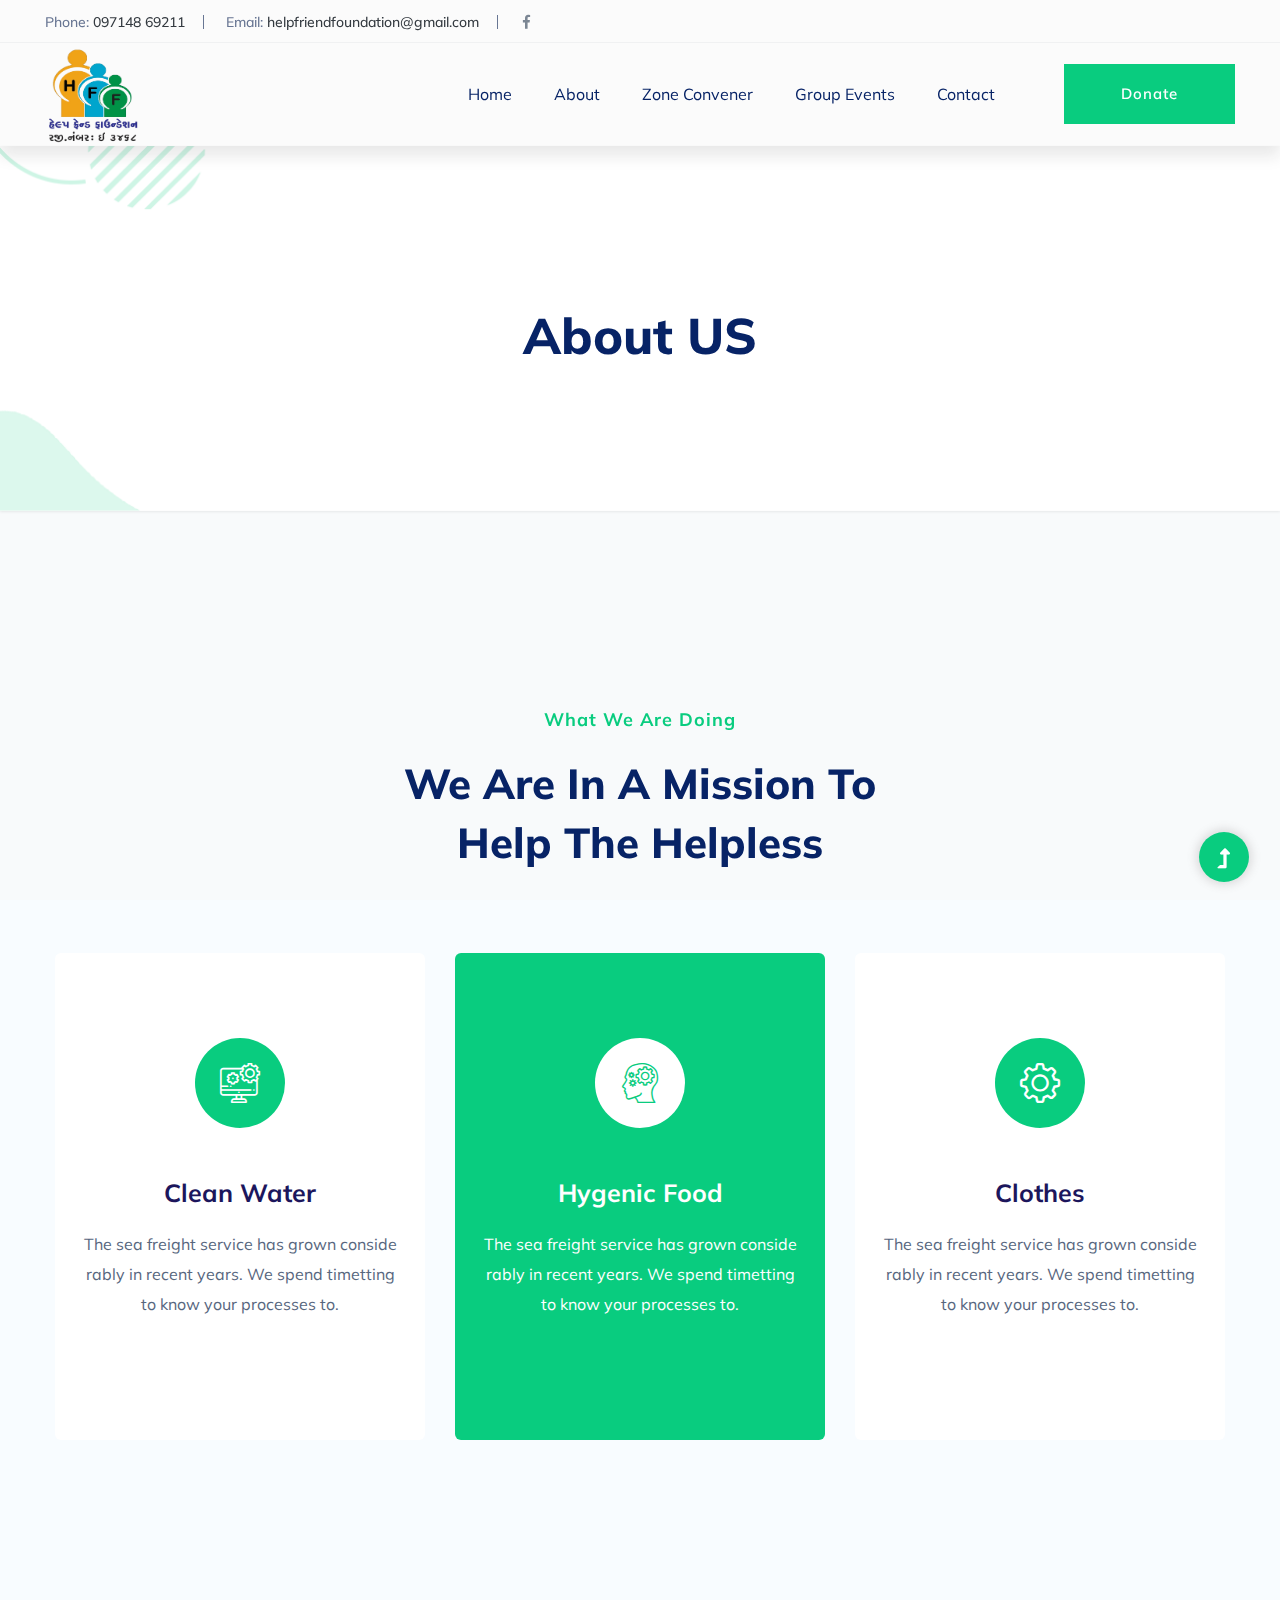
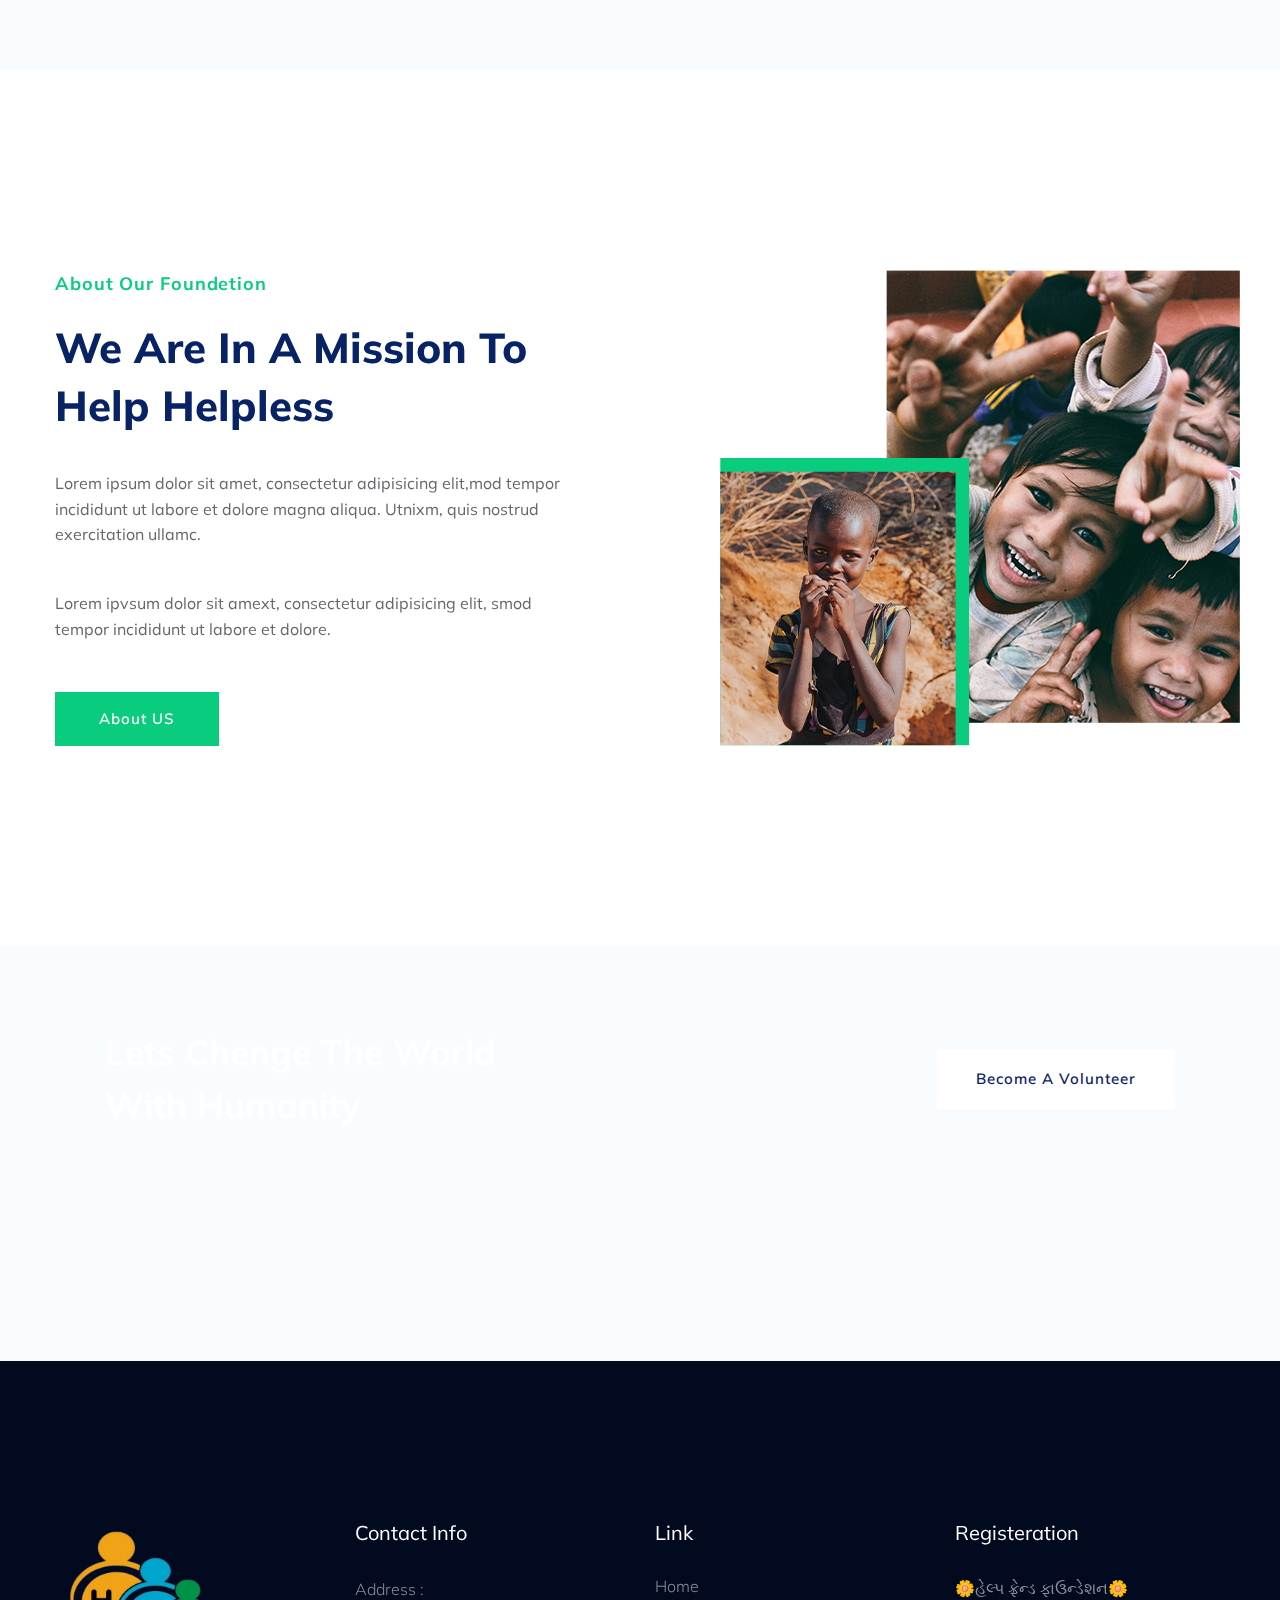
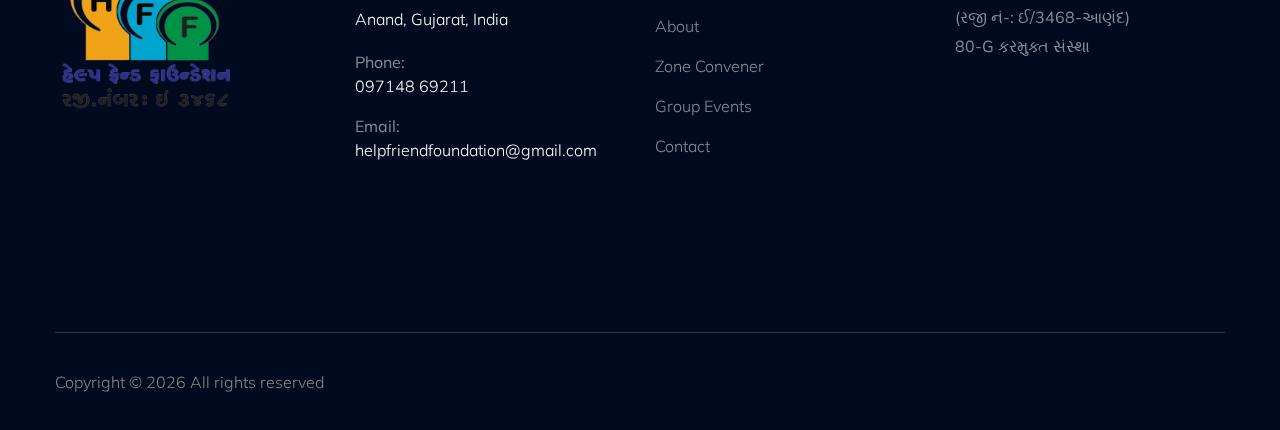
==== about.html @ 11ecbd0f "first" ====
<!doctype html>
<html class="no-js" lang="zxx">

<head>
    <meta charset="utf-8">
    <meta http-equiv="x-ua-compatible" content="ie=edge">
    <title>🌼હેલ્પ ફ્રેન્ડ ફાઉન્ડેશન🌼
        (રજી નં-: ઈ/3468-આણંદ)
        80-G કરમુક્ત સંસ્થા</title>
    <meta name="description" content="">
    <meta name="viewport" content="width=device-width, initial-scale=1">
    <link rel="shortcut icon" type="image/x-icon" href="assets/img/favicon.ico">

    <!-- CSS here -->
    <link rel="stylesheet" href="assets/css/bootstrap.min.css">
    <link rel="stylesheet" href="assets/css/owl.carousel.min.css">
    <link rel="stylesheet" href="assets/css/slicknav.css">
    <link rel="stylesheet" href="assets/css/flaticon.css">
    <link rel="stylesheet" href="assets/css/progressbar_barfiller.css">
    <link rel="stylesheet" href="assets/css/gijgo.css">
    <link rel="stylesheet" href="assets/css/animate.min.css">
    <link rel="stylesheet" href="assets/css/animated-headline.css">
    <link rel="stylesheet" href="assets/css/magnific-popup.css">
    <link rel="stylesheet" href="assets/css/fontawesome-all.min.css">
    <link rel="stylesheet" href="assets/css/themify-icons.css">
    <link rel="stylesheet" href="assets/css/slick.css">
    <link rel="stylesheet" href="assets/css/nice-select.css">
    <link rel="stylesheet" href="assets/css/style.css">
</head>

<body>
    <!-- ? Preloader Start -->
    <div id="preloader-active">
        <div class="preloader d-flex align-items-center justify-content-center">
            <div class="preloader-inner position-relative">
                <div class="preloader-circle"></div>
                <div class="preloader-img pere-text">
                    <img src="assets/img/logo/loader.png" alt="">
                </div>
            </div>
        </div>
    </div>
    <!-- Preloader Start -->
    <header>
        <!-- Header Start -->
        <div class="header-area">
            <div class="main-header ">
                <div class="header-top d-none d-lg-block">
                    <div class="container-fluid">
                        <div class="col-xl-12">
                            <div class="row d-flex justify-content-between align-items-center">
                                <div class="header-info-left d-flex">
                                    <ul>
                                        <li>Phone: <a class="text-dark" href="tel:+9197148 69211">097148 69211</a></li>
                                        <li>Email: <a class="text-dark"
                                                href="mailto:helpfriendfoundation@gmail.com">helpfriendfoundation@gmail.com</a>
                                        </li>
                                    </ul>
                                    <div class="header-social">
                                        <ul>
                                            <li><a href="https://www.facebook.com/profile.php?id=100079966134541"><i
                                                        class="fab fa-facebook-f"></i></a></li>
                                        </ul>
                                    </div>
                                </div>
                            </div>
                        </div>
                    </div>
                </div>
                <div class="header-bottom  header-sticky">
                    <div class="container-fluid">
                        <div class="row align-items-center">
                            <!-- Logo -->
                            <div class="col-xl-2 col-lg-2">
                                <div class="logo">
                                    <a href="index.html"><img src="assets/img/logo/mainlogo.png" alt=""></a>
                                </div>
                            </div>
                            <div class="col-xl-10 col-lg-10">
                                <div class="menu-wrapper  d-flex align-items-center justify-content-end">
                                    <!-- Main-menu -->
                                    <div class="main-menu d-none d-lg-block">
                                        <nav>
                                            <ul id="navigation">
                                                <li><a href="index.html">Home</a></li>
                                                <li><a href="about.html">About</a></li>
                                                <li><a href="convener.html">Zone Convener</a></li>
                                                <li><a href="events.html">Group Events </a></li>
                                                <li><a href="contact.html">Contact</a></li>
                                            </ul>
                                        </nav>
                                    </div>
                                    <!-- Header-btn -->
                                    <div class="header-right-btn d-none d-lg-block ml-20">
                                        <a href="contact.html" class="btn header-btn">Donate</a>
                                    </div>
                                </div>
                            </div>
                            <!-- Mobile Menu -->
                            <div class="col-12">
                                <div class="mobile_menu d-block d-lg-none"></div>
                            </div>
                        </div>
                    </div>
                </div>
            </div>
        </div>
        <!-- Header End -->
    </header>
    <!-- header end -->
    <main>
        <!--? Hero Start -->
        <div class="slider-area2 shadow-sm position-relative" style="z-index: 1;">
            <div class="slider-height2 d-flex align-items-center">
                <div class="container">
                    <div class="row">
                        <div class="col-xl-12">
                            <div class="hero-cap hero-cap2 pt-20 text-center">
                                <h2>About US</h2>
                            </div>
                        </div>
                    </div>
                </div>
            </div>
        </div>
        <!-- Hero End -->
        <!--? Services Area Start -->
        <div class="service-area section-padding30">
            <div class="container">
                <div class="row justify-content-center">
                    <div class="col-xl-6 col-lg-7 col-md-10 col-sm-10">
                        <!-- Section Tittle -->
                        <div class="section-tittle text-center mb-80">
                            <span>What we are doing</span>
                            <h2>We Are In A Mission To Help The Helpless</h2>
                        </div>
                    </div>
                </div>
                <div class="row">
                    <div class="col-lg-4 col-md-6 col-sm-6">
                        <div class="single-cat text-center mb-50">
                            <div class="cat-icon">
                                <span class="flaticon-null-1"></span>
                            </div>
                            <div class="cat-cap">
                                <h5><a href="javascript:void(0)">Clean Water</a></h5>
                                <p>The sea freight service has grown conside rably in recent years. We spend timetting
                                    to know your processes to.</p>
                            </div>
                        </div>
                    </div>
                    <div class="col-lg-4 col-md-6 col-sm-6">
                        <div class="single-cat active text-center mb-50">
                            <div class="cat-icon">
                                <span class="flaticon-think"></span>
                            </div>
                            <div class="cat-cap">
                                <h5><a href="javascript:void(0)">Hygenic Food</a></h5>
                                <p>The sea freight service has grown conside rably in recent years. We spend timetting
                                    to know your processes to.</p>
                            </div>
                        </div>
                    </div>
                    <div class="col-lg-4 col-md-6 col-sm-6">
                        <div class="single-cat text-center mb-50">
                            <div class="cat-icon">
                                <span class="flaticon-gear"></span>
                            </div>
                            <div class="cat-cap">
                                <h5><a href="javascript:void(0)">Clothes</a></h5>
                                <p>The sea freight service has grown conside rably in recent years. We spend timetting
                                    to know your processes to.</p>
                            </div>
                        </div>
                    </div>
                </div>
            </div>
        </div>
        <!-- Services Area End -->
        <!--? About Law Start-->
        <section class="about-low-area section-padding2">
            <div class="container">
                <div class="row">
                    <div class="col-lg-6 col-md-10">
                        <div class="about-caption mb-50">
                            <!-- Section Tittle -->
                            <div class="section-tittle mb-35">
                                <span>About our foundetion</span>
                                <h2>We Are In A Mission To Help Helpless</h2>
                            </div>
                            <p>Lorem ipsum dolor sit amet, consectetur adipisicing elit,mod tempor incididunt ut labore
                                et dolore magna aliqua. Utnixm, quis nostrud exercitation ullamc.</p>
                            <p>Lorem ipvsum dolor sit amext, consectetur adipisicing elit, smod tempor incididunt ut
                                labore et dolore.</p>
                        </div>
                        <a href="about.html" class="btn">About US</a>
                    </div>
                    <div class="col-lg-6 col-md-12">
                        <!-- about-img -->
                        <div class="about-img ">
                            <div class="about-font-img d-none d-lg-block">
                                <img src="assets/img/gallery/about2.png" alt="">
                            </div>
                            <div class="about-back-img ">
                                <img src="assets/img/gallery/about1.png" alt="">
                            </div>
                        </div>
                    </div>
                </div>
            </div>
        </section>
        <!-- About Law End-->
        <!-- Want To work -->
        <section class="wantToWork-area ">
            <div class="container">
                <div class="wants-wrapper w-padding2  section-bg" data-background="assets/img/gallery/section_bg01.png">
                    <div class="row align-items-center justify-content-between">
                        <div class="col-xl-5 col-lg-9 col-md-8">
                            <div class="wantToWork-caption wantToWork-caption2">
                                <h2>Lets Chenge The World With Humanity</h2>
                            </div>
                        </div>
                        <div class="col-xl-2 col-lg-3 col-md-4">
                            <a href="#" class="btn white-btn f-right sm-left">Become A Volunteer</a>
                        </div>
                    </div>
                </div>
            </div>
        </section>
        <!-- Want To work End -->

    </main>
    <footer>
        <div class="footer-wrapper section-bg2" data-background="assets/img/gallery/footer_bg.png">
            <!-- Footer Top-->
            <div class="footer-area footer-padding">
                <div class="container">
                    <div class="row d-flex justify-content-between">
                        <div class="col-xl-3 col-lg-3 col-md-4 col-sm-6">
                            <div class="single-footer-caption mb-50">
                                <div class="single-footer-caption mb-30">
                                    <div class="footer-tittle">
                                        <div class="footer-logo mb-20">
                                            <a href="index.html"><img src="assets/img/logo/mainlogo.png" alt=""></a>
                                        </div>
                                    </div>
                                </div>
                            </div>
                        </div>
                        <div class="col-xl-3 col-lg-3 col-md-4 col-sm-5">
                            <div class="single-footer-caption mb-50">
                                <div class="footer-tittle">
                                    <h4>Contact Info</h4>
                                    <ul>
                                        <li>
                                            <p>Address :<br><span class="text-white"> Anand, Gujarat, India</span></p>
                                        </li>
                                        <li>Phone: <br><a class="text-white" href="tel:+9197148 69211">097148 69211</a>
                                        </li>
                                        <li>Email: <br><a class="text-white"
                                                href="mailto:helpfriendfoundation@gmail.com">helpfriendfoundation@gmail.com</a>
                                        </li>
                                    </ul>
                                </div>

                            </div>
                        </div>
                        <div class="col-xl-3 col-lg-3 col-md-4 col-sm-5">
                            <div class="single-footer-caption mb-50">
                                <div class="footer-tittle">
                                    <h4>Link</h4>
                                    <ul>
                                        <li><a href="index.html">Home</a></li>
                                        <li><a href="about.html">About</a></li>
                                        <li><a href="convener.html">Zone Convener</a></li>
                                        <li><a href="events.html">Group Events </a></li>
                                        <li><a href="contact.html">Contact</a></li>
                                    </ul>
                                </div>
                            </div>
                        </div>
                        <div class="col-xl-3 col-lg-3 col-md-4 col-sm-5">
                            <div class="single-footer-caption mb-50">
                                <div class="footer-tittle">
                                    <h4>Registeration</h4>
                                    <div class="footer-pera footer-pera2">
                                        <p>🌼હેલ્પ ફ્રેન્ડ ફાઉન્ડેશન🌼<br>
                                            (રજી નં-: ઈ/3468-આણંદ)<br>
                                            80-G કરમુક્ત સંસ્થા</p>
                                    </div>
                                </div>
                            </div>
                        </div>
                    </div>
                </div>
            </div>
            <!-- footer-bottom -->
            <div class="footer-bottom-area">
                <div class="container">
                    <div class="footer-border">
                        <div class="row d-flex justify-content-between align-items-center">
                            <div class="col-xl-10 col-lg-9 ">
                                <div class="footer-copy-right">
                                    <p><!-- Link back to Colorlib can't be removed. Template is licensed under CC BY 3.0. -->
                                        Copyright &copy;
                                        <script>document.write(new Date().getFullYear());</script> All rights reserved
                                        <span class="d-none"> This template is made with <i class="fa fa-heart"
                                                aria-hidden="true"></i> by <a href="https://colorlib.com"
                                                target="_blank">Colorlib</a></span>
                                        <!-- Link back to Colorlib can't be removed. Template is licensed under CC BY 3.0. -->
                                    </p>
                                </div>
                            </div>
                        </div>
                    </div>
                </div>
            </div>
        </div>
    </footer>

    <!-- Scroll Up -->
    <div id="back-top">
        <a title="Go to Top" href="#"> <i class="fas fa-level-up-alt"></i></a>
    </div>

    <!-- JS here -->

    <script src="./assets/js/vendor/modernizr-3.5.0.min.js"></script>
    <!-- Jquery, Popper, Bootstrap -->
    <script src="./assets/js/vendor/jquery-1.12.4.min.js"></script>
    <script src="./assets/js/popper.min.js"></script>
    <script src="./assets/js/bootstrap.min.js"></script>
    <!-- Jquery Mobile Menu -->
    <script src="./assets/js/jquery.slicknav.min.js"></script>

    <!-- Jquery Slick , Owl-Carousel Plugins -->
    <script src="./assets/js/owl.carousel.min.js"></script>
    <script src="./assets/js/slick.min.js"></script>
    <!-- One Page, Animated-HeadLin -->
    <script src="./assets/js/wow.min.js"></script>
    <script src="./assets/js/animated.headline.js"></script>
    <script src="./assets/js/jquery.magnific-popup.js"></script>

    <!-- Date Picker -->
    <script src="./assets/js/gijgo.min.js"></script>
    <!-- Nice-select, sticky -->
    <script src="./assets/js/jquery.nice-select.min.js"></script>
    <script src="./assets/js/jquery.sticky.js"></script>
    <!-- Progress -->
    <script src="./assets/js/jquery.barfiller.js"></script>

    <!-- counter , waypoint,Hover Direction -->
    <script src="./assets/js/jquery.counterup.min.js"></script>
    <script src="./assets/js/waypoints.min.js"></script>
    <script src="./assets/js/jquery.countdown.min.js"></script>
    <script src="./assets/js/hover-direction-snake.min.js"></script>

    <!-- contact js -->
    <script src="./assets/js/contact.js"></script>
    <script src="./assets/js/jquery.form.js"></script>
    <script src="./assets/js/jquery.validate.min.js"></script>
    <script src="./assets/js/mail-script.js"></script>
    <script src="./assets/js/jquery.ajaxchimp.min.js"></script>

    <!-- Jquery Plugins, main Jquery -->
    <script src="./assets/js/plugins.js"></script>
    <script src="./assets/js/main.js"></script>

</body>

</html>
---- assets/css/flaticon.css ----
/*
  	Flaticon icon font: Flaticon
  	Creation date: 02/06/2020 05:24
  	*/

@font-face {
  font-family: "Flaticon";
  src: url("../fonts/Flaticon.eot");
  src: url("../fonts/Flaticon.eot?#iefix") format("embedded-opentype"),
       url("../fonts/Flaticon.woff2") format("woff2"),
       url("../fonts/Flaticon.woff") format("woff"),
       url("../fonts/Flaticon.ttf") format("truetype"),
       url("../fonts/Flaticon.svg#Flaticon") format("svg");
  font-weight: normal;
  font-style: normal;
}

@media screen and (-webkit-min-device-pixel-ratio:0) {
  @font-face {
    font-family: "Flaticon";
    src: url("../fonts/Flaticon.svg#Flaticon") format("svg");
  }
}

[class^="flaticon-"]:before, [class*=" flaticon-"]:before,
[class^="flaticon-"]:after, [class*=" flaticon-"]:after {   
  font-family: Flaticon;
font-style: normal;
}

.flaticon-null:before { content: "\f100"; }
.flaticon-null-1:before { content: "\f101"; }
.flaticon-gear:before { content: "\f102"; }
.flaticon-think:before { content: "\f103"; }
---- assets/css/progressbar_barfiller.css ----
/* Custom Code skills */
.single-skill{
  display: flex;
}

.single-skill span {
	color: #79838b;
	font-size: 13px;
	font-weight: 300;
	letter-spacing: 0;
	margin-bottom: 14px;
	display: block;
}
.single-skill .bar-progress {
	width: 100%;
}
.single-skill .bar-title {
  width: 20%;
  margin-bottom: 19px;
}

.skills-content {
  padding-top: 200px;
  padding-left: 70px;
}

.skills-shape-bg {
  height: 651px;
  width: 868px;
  position: absolute;
  content: "";
  border: 2px solid #4d4d4d;
  left: 40%;
  top: 255px;
}

.skills-shape-bg::before {
  position: absolute;
  content: "";
  height: 465px;
  width: 300px;
  border: 2px solid #4d4d4d;
  left: -35%;
  top: 50%;
  transform: translateY(-50%);
  border-right: 0;
}



/* Default */
.barfiller {
	width: 100%;
	height: 10px;
	background: #f6f9fc;
  position: relative;
  border-radius: 5px;
}

.barfiller .fill {
  display: block;
  position: relative;
  width: 0px;
  height: 100%;
  background: #333;
  z-index: 1;
  border-radius: 5px;
}

.barfiller .tipWrap { display: none; }

.barfiller .tip {
  margin-top: -28px;
  padding: 2px 4px;
  font-size: 16px;
  color: #09cc7f;
  left: 0px;
  position: absolute;
  z-index: 2;
  background: transparent;
  font-weight: 800;
}

.barfiller .tip:after {
  border: solid;
  border-color: rgba(0,0,0,.8) transparent;
  border-width: 6px 6px 0 6px;
  content: "";
  display: block;
  position: absolute;
  left: 9px;
  top: 100%;
  z-index: 9;
  display: none;
  
}
---- assets/css/gijgo.css ----
.gj-button {
    background-color: #f5f5f5;
    border: 1px solid #ddd;
    color: #000;
    border-radius: 3px;
    padding: 6px 10px;
    cursor: pointer;
}

.gj-unselectable {
    -webkit-touch-callout: none;
    -webkit-user-select: none;
    -khtml-user-select: none;
    -moz-user-select: none;
    -ms-user-select: none;
    user-select: none;
}

.gj-row {
    display: -webkit-box;
    display: -ms-flexbox;
    display: flex;
    -ms-flex-wrap: wrap;
    flex-wrap: wrap;
}

.gj-margin-left-5 {
    margin-left: 5px;
}

.gj-margin-left-10 {
    margin-left: 10px;
}

.gj-width-full {
    width: 100%;
}

.gj-cursor-pointer {
    cursor: pointer;
}

.gj-text-align-center {
    text-align: center;
}

.gj-font-size-16 {
    font-size: 16px;
}

.gj-hidden {
    display: none;
}

/** Material Design */
.gj-button-md {
    background: 0 0;
    border: none;
    border-radius: 2px;
    color: rgba(0, 0, 0, 0.87);
    position: relative;
    height: 36px;
    margin: 0;
    min-width: 64px;
    padding: 0 16px;
    display: inline-block;
    font-family: "Roboto","Helvetica","Arial",sans-serif;
    font-size: 1rem;
    font-weight: 500;
    text-transform: uppercase;
    letter-spacing: 0;
    overflow: hidden;
    will-change: box-shadow;
    transition: box-shadow .2s cubic-bezier(.4,0,1,1),background-color .2s cubic-bezier(.4,0,.2,1),color .2s cubic-bezier(.4,0,.2,1);
    outline: none;
    cursor: pointer;
    text-decoration: none;
    text-align: center;
    line-height: 36px;
    vertical-align: middle;
    overflow: hidden;
    -webkit-user-select: none;
    -moz-user-select: none;
    -ms-user-select: none;
    user-select: none;
}

.gj-button-md:hover {
    background-color: rgba(158,158,158,.2);
}

.gj-button-md:disabled {
    color: rgba(0,0,0,.26);
    background: 0 0;
}

.gj-button-md .material-icons,
.gj-button-md .gj-icon {
    vertical-align: middle;
    /*font-size: 1.3rem;
    margin-right: 4px;*/
}

.gj-button-md.gj-button-md-icon {
    width: 24px;
    height: 31px;
    min-width: 24px;
    padding: 0px;
    display: table;
}

.gj-button-md.gj-button-md-icon .material-icons,
.gj-button-md.gj-button-md-icon .gj-icon {
    display: table-cell;
    margin-right: 0px;
    width: 24px;
    height: 24px;
}

.gj-button-md.active {
    background-color: rgba(158,158,158,.4);
}

.gj-button-md-group {
    position: relative;
    display: inline-block;
    vertical-align: middle;
}
.gj-textbox-md {
	/* border: none; */
	/* border-bottom: 1px solid rgba(0,0,0,.42); */
	display: block;
	font-family: "Helvetica","Arial",sans-serif;
	font-size: 16px;
	line-height: 16px;
	/* padding: 4px 0px; */
	margin: 0;
	/* width: 100%; */
	background: 0 0;
	/* text-align: ; */
	color: rgba(0,0,0,.87);
	padding-left: 44px;
	border: 1px solid #dca73a;
	/* padding: 15px 15px; */
	/* text-align: center; */
	width: 177px;
	height: 55px;
	border-radius: 5px;
}
.gj-textbox-md:focus,
.gj-textbox-md:active {
    /* border-bottom: 2px solid rgba(0,0,0,.42); */
    outline: none;
}

.gj-textbox-md::placeholder {
    color: #8e8e8e;
}

.gj-textbox-md:-ms-input-placeholder {
    color: #8e8e8e;
}

.gj-textbox-md::-ms-input-placeholder {
    color: #8e8e8e;
}

.gj-md-spacer-24 {
    min-width: 24px;
    width: 24px;
    display: inline-block;
}

.gj-md-spacer-32 {
    min-width: 32px;
    width: 32px;
    display: inline-block;
}

.gj-modal {
    position: fixed;
    top: 0;
    right: 0;
    bottom: 0;
    left: 0;
    z-index: 1203;
    display: none;
    overflow: hidden;
    -webkit-overflow-scrolling: touch;
    outline: 0;
    background-color: rgba(0, 0, 0, 0.54118);
    transition: 200ms ease opacity;
    will-change: opacity;
}

/* List */
ul.gj-list li [data-role="wrapper"] {
    display: table;
    width: 100%;
}

ul.gj-list li [data-role="checkbox"] {
    display: table-cell;
    vertical-align:middle;
    text-align:center;
}

ul.gj-list li [data-role="image"] {
    display: table-cell;
    vertical-align:middle;
    text-align:center;
}

ul.gj-list li [data-role="display"] {
    display: table-cell;
    vertical-align:middle;
    cursor: pointer;
}

ul.gj-list li [data-role="display"]:empty:before {
  content: "\200b"; /* unicode zero width space character */
}

/* List - Bootstrap */
ul.gj-list-bootstrap {
    padding-left: 0px;
    margin-bottom: 0px;
}

ul.gj-list-bootstrap li {
    padding: 0px;
}

ul.gj-list-bootstrap li [data-role="wrapper"] {
    padding: 0px 10px;
}

ul.gj-list-bootstrap li [data-role="checkbox"] {
    width: 24px;
    padding: 3px;
}

ul.gj-list-bootstrap li [data-role="image"] {
    width: 24px;
    height: 24px;
}

ul.gj-list-bootstrap li [data-role="display"] {
    padding: 8px 0px 8px 4px;
}

.list-group-item.active ul li, .list-group-item.active:focus ul li, .list-group-item.active:hover ul li {
    text-shadow: none;
    color:initial;
}

/* List - Material Design */
ul.gj-list-md {
    padding: 0px;
    list-style: none;
    list-style-type: none;
    line-height: 24px;
    letter-spacing: 0;
    color: #616161; /* Gray 700 */
}

ul.gj-list-md li {
    display: list-item;
    list-style-type: none;
    padding: 0px;
    min-height: unset;
    box-sizing: border-box;
    align-items: center;
    cursor: default;
    overflow: hidden;

    font-family: "Roboto","Helvetica","Arial",sans-serif;
    font-size: 16px;
    font-weight: 400;
    letter-spacing: .04em;
    line-height: 1;
    
    -webkit-flex-direction: row;
    -ms-flex-direction: row;
    flex-direction: row;
    -webkit-flex-wrap: nowrap;
    -ms-flex-wrap: nowrap;
    flex-wrap: nowrap;
}

ul.gj-list-md li [data-role="checkbox"] {
    height: 24px;
    width: 24px;
}

ul.gj-list-md li [data-role="image"] {
    height: 24px;
    width: 24px;
}

ul.gj-list-md li [data-role="display"] {
    padding: 8px 0px 8px 5px;
    order: 0;
    flex-grow: 2;
    text-decoration: none;
    box-sizing: border-box;
    align-items: center;
    text-align: left;
    color: rgba(0,0,0,.87);
}

ul.gj-list-md li.disabled>[data-role="wrapper"]>[data-role="display"] {
    color: #9E9E9E; /* Gray 500 */
}

.gj-list-md-active {
    background: #e0e0e0;
    color: #3f51b5;
}


/* Picker */
.gj-picker {
    position: absolute;
    z-index: 1203;
    background-color: #fff;
}

.gj-picker .selected {
    color: #fff;
}

/* Material Design */
.gj-picker-md {
    font-family: "Roboto","Helvetica","Arial",sans-serif;
    font-size: 16px;
    font-weight: 400;
    letter-spacing: .04em;
    line-height: 1;
    color: rgba(0,0,0,.87);
    border: 1px solid #E0E0E0;
}

.gj-modal .gj-picker-md {
    border: 0px;
}

.gj-picker-md [role="header"] {
    color: rgba(255, 255, 255, 0.54);
    display: flex;
    background: #2196f3;
    align-items: baseline;
    user-select: none;
    justify-content: center;
}

.gj-picker-md [role="footer"] {
    float: right;
    padding: 10px;
}

.gj-picker-md [role="footer"] button.gj-button-md {
    color: #2196f3;
    font-weight: bold;
    font-size: 13px;
}

/* Bootstrap */
.gj-picker-bootstrap {
    border-radius: 4px;
    border: 1px solid #E0E0E0;
}

.gj-picker-bootstrap .selected {
    color: #888;
}

.gj-picker-bootstrap [role="header"] {
    background: #eee;
    color: #AAA;
}
@font-face {
    font-family: 'gijgo-material';
    src: url('../fonts/gijgo-material.eot?235541');
    src: url('../fonts/gijgo-material.eot?235541#iefix') format('embedded-opentype'), url('../fonts/gijgo-material.ttf?235541') format('truetype'), url('../fonts/gijgo-material.woff?235541') format('woff'), url('../fonts/gijgo-material.svg?235541#gijgo-material') format('svg');
    font-weight: normal;
    font-style: normal;
}

.gj-icon {
    /* use !important to prevent issues with browser extensions that change fonts */
    font-family: 'gijgo-material' !important;
    font-size: 24px;
    speak: none;
    font-style: normal;
    font-weight: normal;
    font-variant: normal;
    text-transform: none;
    line-height: 1;
    /* Enable Ligatures ================ */
    letter-spacing: 0;
    -webkit-font-feature-settings: "liga";
    -moz-font-feature-settings: "liga=1";
    -moz-font-feature-settings: "liga";
    -ms-font-feature-settings: "liga" 1;
    font-feature-settings: "liga";
    -webkit-font-variant-ligatures: discretionary-ligatures;
    font-variant-ligatures: discretionary-ligatures;
    /* Better Font Rendering =========== */
    -webkit-font-smoothing: antialiased;
    -moz-osx-font-smoothing: grayscale;
}

.gj-icon.undo:before {
    content: "\e900";
}

.gj-icon.vertical-align-top:before {
    content: "\e901";
}

.gj-icon.vertical-align-center:before {
    content: "\e902";
}

.gj-icon.vertical-align-bottom:before {
    content: "\e903";
}

.gj-icon.arrow-dropup:before {
    content: "\e904";
}

.gj-icon.clock:before {
    content: "\e905";
}

.gj-icon.refresh:before {
    content: "\e906";
}

.gj-icon.last-page:before {
    content: "\e907";
}

.gj-icon.first-page:before {
    content: "\e908";
}

.gj-icon.cancel:before {
    content: "\e909";
}

.gj-icon.clear:before {
    content: "\e90a";
}

.gj-icon.check-circle:before {
    content: "\e90b";
}

.gj-icon.delete:before {
    content: "\e90c";
}

.gj-icon.arrow-upward:before {
    content: "\e90d";
}

.gj-icon.arrow-forward:before {
    content: "\e90e";
}

.gj-icon.arrow-downward:before {
    content: "\e90f";
}

.gj-icon.arrow-back:before {
    content: "\e910";
}

.gj-icon.list-numbered:before {
    content: "\e911";
}

.gj-icon.list-bulleted:before {
    content: "\e912";
}

.gj-icon.indent-increase:before {
    content: "\e913";
}

.gj-icon.indent-decrease:before {
    content: "\e914";
}

.gj-icon.redo:before {
    content: "\e915";
}

.gj-icon.align-right:before {
    content: "\e916";
}

.gj-icon.align-left:before {
    content: "\e917";
}

.gj-icon.align-justify:before {
    content: "\e918";
}

.gj-icon.align-center:before {
    content: "\e919";
}

.gj-icon.strikethrough:before {
    content: "\e91a";
}

.gj-icon.italic:before {
    content: "\e91b";
}

.gj-icon.underlined:before {
    content: "\e91c";
}

.gj-icon.bold:before {
    content: "\e91d";
}

.gj-icon.arrow-dropdown:before {
    content: "\e91e";
}

.gj-icon.done:before {
    content: "\e91f";
}

.gj-icon.pencil:before {
    content: "\e920";
}

.gj-icon.minus:before {
    content: "\e921";
}

.gj-icon.plus:before {
    content: "\e922";
}

.gj-icon.chevron-up:before {
    content: "\e923";
}

.gj-icon.chevron-right:before {
    content: "\e924";
}

.gj-icon.chevron-down:before {
    content: "\e925";
}

.gj-icon.chevron-left:before {
    content: "\e926";
}

.gj-icon.event:before {
    content: "\e927";
}
.gj-draggable {
    cursor: move;
}
.gj-resizable-handle {
    position: absolute;
    font-size: 0.1px;
    display: block;
    -ms-touch-action: none;
    touch-action: none;
    z-index: 1203;
}

.gj-resizable-n {
    cursor: n-resize;
    height: 7px;
    width: 100%;
    top: -5px;
    left: 0;
}
.gj-resizable-e {
    cursor: e-resize;
    width: 7px;
    right: -5px;
    top: 0;
    height: 100%;
}
.gj-resizable-s {
    cursor: s-resize;
    height: 7px;
    width: 100%;
    bottom: -5px;
    left: 0;
}
.gj-resizable-w {
	cursor: w-resize;
	width: 7px;
	left: -5px;
	top: 0;
	height: 100%;
}
.gj-resizable-se {
	cursor: se-resize;
	width: 12px;
	height: 12px;
	right: 1px;
	bottom: 1px;
}
.gj-resizable-sw {
	cursor: sw-resize;
	width: 9px;
	height: 9px;
	left: -5px;
	bottom: -5px;
}
.gj-resizable-nw {
	cursor: nw-resize;
	width: 9px;
	height: 9px;
	left: -5px;
	top: -5px;
}
.gj-resizable-ne {
	cursor: ne-resize;
	width: 9px;
	height: 9px;
	right: -5px;
	top: -5px;
}

.gj-dialog-footer {
    position: absolute;
    bottom: 0px;
    width: 100%;
    margin-top: 0px;
}

.gj-dialog-scrollable [data-role="body"] {
    overflow-x: hidden;
    overflow-y: scroll;
}

/** Bootstrap 3 **/
.gj-dialog-bootstrap {
    overflow: hidden;
    z-index: 1202;
}

.gj-dialog-bootstrap [data-role="title"] {
    display: inline;
}
.gj-dialog-bootstrap [data-role="close"] {
    line-height: 1.42857143;
}

/** Bootstrap 4 **/
.gj-dialog-bootstrap4 {
    overflow: hidden;
    z-index: 1202;
}

.gj-dialog-bootstrap4 [data-role="title"] {
    display: inline;
}
.gj-dialog-bootstrap4 [data-role="close"] {
    line-height: 1.5;
}

/** Material Design **/
.gj-dialog-md {
    background-color: #FFF;
    overflow: hidden;
    border: none;
    box-shadow: 0 11px 15px -7px rgba(0,0,0,.2), 0 24px 38px 3px rgba(0,0,0,.14), 0 9px 46px 8px rgba(0,0,0,.12);
    box-sizing: border-box;
    position: relative;
    display: -webkit-box;
    display: -webkit-flex;
    display: -ms-flexbox;
    display: flex;
    -webkit-box-orient: vertical;
    -webkit-box-direction: normal;
    -webkit-flex-direction: column;
    -ms-flex-direction: column;
    flex-direction: column;
    -webkit-background-clip: padding-box;
    background-clip: padding-box;
    outline: 0;
    z-index: 1202;
}

.gj-dialog-md-header {
    padding: 24px 24px 0px 24px;
    font-family: "Roboto","Helvetica","Arial",sans-serif;
}

.gj-dialog-md-title {
    margin: 0;
    font-weight: 400;
    display: inline;
    line-height: 28px;
    font-size: 20px;
}

.gj-dialog-md-close {
    -webkit-appearance: none;
    padding: 0;
    cursor: pointer;
    background: 0 0;
    border: 0;
    float: right;
    line-height: 28px;
    font-size: 28px;
}

.gj-dialog-md-body {
    padding: 20px 24px 24px 24px;
    color: rgba(0,0,0,.54);
    font-family: "Helvetica","Arial",sans-serif;
    font-size: 14px;
    font-weight: 400;
    line-height: 20px;
}

.gj-dialog-md-footer {
    padding: 8px 8px 8px 24px;
    display: -webkit-flex;
    display: -ms-flexbox;
    display: flex;
    -webkit-flex-direction: row-reverse;
    -ms-flex-direction: row-reverse;
    flex-direction: row-reverse;
    -webkit-flex-wrap: wrap;
    -ms-flex-wrap: wrap;
    flex-wrap: wrap;

    box-sizing: border-box;
}

.gj-dialog-md-footer>*:first-child {
    margin-right: 0;
}

.gj-dialog-md-footer>* {
    margin-right: 8px;
    height: 36px;
}
DIV.gj-grid-wrapper {
    margin: auto;
    position: relative;
    clear:both;
    z-index: 1;
}

TABLE.gj-grid {
    margin: auto;    
    border-collapse: collapse;
    width: 100%;
    table-layout: fixed;
}

TABLE.gj-grid THEAD TH [data-role="selectAll"] {
    margin: auto;
}

TABLE.gj-grid THEAD TH [data-role="title"] {
    display: inline-block;
}

TABLE.gj-grid THEAD TH [data-role="sorticon"] {
    display: inline-block;
}

TABLE.gj-grid THEAD TH {
    overflow: hidden;
    text-overflow: ellipsis;
}

TABLE.gj-grid.autogrow-header-row THEAD TH {
    overflow: auto;
    text-overflow: initial;
    white-space: pre-wrap;
    -ms-word-break: break-word;
    word-break: break-word;
}

TABLE.gj-grid > tbody > tr > td {
    overflow: hidden;
    position: relative;
}

table.gj-grid tbody div[data-role="display"] {
    vertical-align: middle;
    text-indent: 0;
    white-space: pre-wrap;
    -ms-word-break: break-word;
    word-break: break-word;
}

table.gj-grid.fixed-body-rows tbody div[data-role="display"] {
    overflow: hidden;
    text-overflow: ellipsis;
    white-space: nowrap;
    -ms-word-break: initial;
    word-break: initial;
}

table.gj-grid tfoot DIV[data-role="display"] {
    vertical-align: middle;
    text-indent: 0;
    display: flex;
}

TABLE.gj-grid .fa {
    padding: 2px;
}

TABLE.gj-grid > tbody > tr > td > div {
    padding: 2px;
    overflow: hidden;
}

DIV.gj-grid-wrapper DIV.gj-grid-loading-cover
{
    background: #BBBBBB;
    opacity: 0.5;
    position: absolute;
    vertical-align: middle;
}

DIV.gj-grid-wrapper DIV.gj-grid-loading-text
{
    position: absolute;
    font-weight: bold;
}

/* Bootstrap Theme */
table.gj-grid-bootstrap thead th {
    background-color: #f5f5f5;
    vertical-align:middle;
}

table.gj-grid-bootstrap thead th [data-role="sorticon"] {
    margin-left: 5px;
}

table.gj-grid-bootstrap thead th [data-role="sorticon"] i.gj-icon,
table.gj-grid-bootstrap thead th [data-role="sorticon"] i.material-icons {
    position: absolute;
    font-size: 20px;
    top: 15px;
}

table.gj-grid-bootstrap tbody tr td div[data-role="display"] {
    padding: 0px;
}

.gj-grid-bootstrap-4 .gj-checkbox-bootstrap {
    display: inline-block;
    padding-top: 2px;
}

.gj-grid-bootstrap-4 tbody tr.active {
    background-color: rgba(0,0,0,.075);
}

/* Material Design Theme */
.gj-grid-md {
    position: relative;
    border: 1px solid #e0e0e0;
    border-collapse: collapse;
    white-space: nowrap;
    font-size: 13px;
    font-family: "Roboto","Helvetica","Arial",sans-serif;
    background-color: #fff;
}

.gj-grid-md td:first-of-type, .gj-grid-md th:first-of-type {
    padding-left: 24px;
}

.gj-grid-md th {
    position: relative;
    vertical-align: bottom;
    font-weight: 700;
    line-height: 31px;
    letter-spacing: 0;
    height: 56px;
    font-size: 12px;
    color: rgba(0,0,0,.54);
    padding-bottom: 8px;
    box-sizing: border-box;
    padding: 12px 18px;
    text-align: right;
}

.gj-grid-md td {
    position: relative;
    height: 48px;
    border-top: 1px solid #e0e0e0;
    border-bottom: 1px solid #e0e0e0;
    padding: 12px 18px;
    box-sizing: border-box;
    text-align: left;
    color: rgba(0,0,0,.87);
}

.gj-grid-md tbody tr {
    position: relative;
    height: 48px;
    transition-duration: .28s;
    transition-timing-function: cubic-bezier(.4,0,.2,1);
    transition-property: background-color;
}

.gj-grid-md tbody tr:hover {
    background-color: #EEEEEE; /* Gray 200 */
}

.gj-grid-md tbody tr.gj-grid-md-select {
    background-color: #F5F5F5; /* Grey 100 */
}


table.gj-grid-md thead th [data-role="sorticon"] {
    margin-left: 5px;
}

table.gj-grid-md thead th [data-role="sorticon"] i.gj-icon,
table.gj-grid-md thead th [data-role="sorticon"] i.material-icons {
    position: absolute;
    font-size: 16px;
    top: 19px;
}

table.gj-grid-md thead th.gj-grid-select-all {
    padding-bottom: 3px;
}
/* Hide all prioritized columns by default */
@media only all {
	th.display-1120,
	td.display-1120,
	th.display-960,
	td.display-960,
	th.display-800,
	td.display-800,
	th.display-640,
	td.display-640,
	th.display-480,
	td.display-480,
	th.display-320,
	td.display-320 {
		display: none;
	}
}

/* Show at 320px (20em x 16px) */
@media screen and (min-width: 20em) {
	TABLE.gj-grid-bootstrap th.display-320,
	TABLE.gj-grid-bootstrap td.display-320 {
		display: table-cell;
	}
}
/* Show at 480px (30em x 16px) */
@media screen and (min-width: 30em) {
	TABLE.gj-grid-bootstrap th.display-480,
	TABLE.gj-grid-bootstrap td.display-480 {
		display: table-cell;
	}
}
/* Show at 640px (40em x 16px) */
@media screen and (min-width: 40em) {
	TABLE.gj-grid-bootstrap th.display-640,
	TABLE.gj-grid-bootstrap td.display-640 {
		display: table-cell;
	}
}
/* Show at 800px (50em x 16px) */
@media screen and (min-width: 50em) {
	TABLE.gj-grid-bootstrap th.display-800,
	TABLE.gj-grid-bootstrap td.display-800 {
		display: table-cell;
	}
}
/* Show at 960px (60em x 16px) */
@media screen and (min-width: 60em) {
	TABLE.gj-grid-bootstrap th.display-960,
	TABLE.gj-grid-bootstrap td.display-960 {
		display: table-cell;
	}
}
/* Show at 1,120px (70em x 16px) */
@media screen and (min-width: 70em) {
	TABLE.gj-grid-bootstrap th.display-1120,
	TABLE.gj-grid-bootstrap td.display-1120 {
		display: table-cell;
	}
}

/* Material Design Theme */
.gj-grid-md tfoot tr th {
    padding-right: 14px;
}

.gj-grid-md tfoot tr[data-role="pager"] .gj-grid-mdl-pager-label {
    padding-left: 5px;
    padding-right: 5px;
}

.gj-grid-md tfoot tr[data-role="pager"] .gj-dropdown-md {
    margin-left: 12px;
}

.gj-grid-md tfoot tr[data-role="pager"] .gj-dropdown-md [role="presenter"] {
    font-size: 12px;
    font-weight: bold;
    color: rgba(0,0,0,.54);
}

.gj-grid-md tfoot tr[data-role="pager"] .gj-dropdown-md [role="presenter"] [role="display"] {
    text-align: right;
}

.gj-grid-md tfoot tr[data-role="pager"] .gj-grid-md-limit-select {
    margin-left: 10px;
    font-size: 12px;
    font-weight: bold;
    color: rgba(0,0,0,.54);
}

/* Bootstrap */
.gj-grid-bootstrap tfoot tr[data-role="pager"] th {
    line-height: 30px;
    background-color: #f5f5f5;
}

.gj-grid-bootstrap tfoot tr[data-role="pager"] th > div > div {
    margin-right: 5px;
}

.gj-grid-bootstrap tfoot tr[data-role="pager"] th > div > button {
    margin-right: 5px;
}

.gj-grid-bootstrap-4 tfoot tr[data-role="pager"] th > div button {
    height: 34px;
}

.gj-grid-bootstrap-4 tfoot tr[data-role="pager"] th div .gj-dropdown-bootstrap-4 .gj-dropdown-expander-mi .gj-icon {
    top: 5px;
}

.gj-grid-bootstrap-3 tfoot tr[data-role="pager"] th > div > input {
    margin-right: 5px;
    width: 40px;
    text-align: right;
    display: inline-block;
    font-weight: bold;
}

.gj-grid-bootstrap-4 tfoot tr[data-role="pager"] th > div > div.input-group {
    width: 40px;
}

.gj-grid-bootstrap-4 tfoot tr[data-role="pager"] th > div > div.input-group input {
    text-align: right;
    font-weight: bold;
    height: 34px;
    padding-top: 2px;
    padding-bottom: 6px;
}

.gj-grid-bootstrap tfoot tr[data-role="pager"] th > div > select {
    display: inline-block;
    margin-right: 5px;
    width: 60px;
}

.gj-grid-bootstrap tfoot tr[data-role="pager"] th .gj-dropdown-bootstrap .gj-list-bootstrap [data-role="display"] {
    line-height: 14px;
}

.gj-grid-bootstrap tfoot tr[data-role="pager"] th .gj-dropdown-bootstrap [role="presenter"] [role="display"] {
    font-weight: bold;
}

.gj-grid-bootstrap tfoot tr[data-role="pager"] th .gj-dropdown-bootstrap-3 [role="presenter"] {
    padding: 2px 8px;
}

.gj-grid-bootstrap tfoot tr[data-role="pager"] th .gj-dropdown-bootstrap-4 [role="presenter"] {
    padding: 1px 8px;
}
.gj-grid thead tr th div.gj-grid-column-resizer-wrapper {
    position: relative;
    width: 100%;
    height: 0px; 
    top: 0px; 
    left: 0px; 
    padding: 0px;
}

span.gj-grid-column-resizer {
    position: absolute;
    right: 0px;
    width: 10px;
    top: -100px;
    height: 300px;
    z-index: 1203;
    cursor: e-resize;
}

.gj-grid-resize-cursor {
    cursor: e-resize;
}
.gj-grid-md tbody tr.gj-grid-top-border td {
  border-top: 2px solid #777;
}
.gj-grid-md tbody tr.gj-grid-bottom-border td {
  border-bottom: 2px solid #777;
}

.gj-grid-bootstrap tbody tr.gj-grid-top-border td {
  border-top: 2px solid #777;
}
.gj-grid-bootstrap tbody tr.gj-grid-bottom-border td {
  border-bottom: 2px solid #777;
}
.gj-grid-md thead tr th.gj-grid-left-border,
.gj-grid-md tbody tr td.gj-grid-left-border
{
    border-left: 3px solid #777;
}
.gj-grid-md thead tr th.gj-grid-right-border,
.gj-grid-md tbody tr td.gj-grid-right-border
{
    border-right: 3px solid #777;
}

.gj-grid-bootstrap thead tr th.gj-grid-left-border,
.gj-grid-bootstrap tbody tr td.gj-grid-left-border
{
    border-left: 5px solid #ddd;
}
.gj-grid-bootstrap thead tr th.gj-grid-right-border,
.gj-grid-bootstrap tbody tr td.gj-grid-right-border
{
    border-right: 5px solid #ddd;
}
.gj-dirty {
    position: absolute;
    top: 0px;
    left: 0px;
    border-style: solid;
    border-width: 3px;
    border-color: #f00 transparent transparent #f00;
    padding: 0;
    overflow: hidden;
    vertical-align: top;
}

/* Material Design */
.gj-grid-md tbody tr td.gj-grid-management-column {
    padding: 3px;
}

.gj-grid-md tbody tr td[data-mode="edit"] {
    padding: 0px 18px;
}

.gj-grid-md tbody .gj-dropdown-md [role="presenter"] [role="display"] {
    padding: 0px;
}

/* Bootstrap */
.gj-grid-bootstrap tbody tr td[data-mode="edit"] {
    padding: 0px;
}

.gj-grid-bootstrap tbody tr td[data-mode="edit"] [data-role="edit"] {
    padding: 0px;
}

/* Bootstrap 3 */
.gj-grid-bootstrap-3 tbody tr td.gj-grid-management-column {
    padding: 3px;
}

.gj-grid-bootstrap-3 tbody tr td[data-mode="edit"] {
    height: 38px;
}

.gj-grid-bootstrap-3 tbody tr td[data-mode="edit"] [data-role="edit"] input[type="text"] {
    height: 37px;
    padding: 8px;
}

.gj-grid-bootstrap-3 tbody tr td[data-mode="edit"] .gj-dropdown-bootstrap [role="presenter"] {
    border: 0px;
    border-radius: 0px;
    height: 37px;
    padding-left: 8px;
}

.gj-grid-bootstrap-3 tbody tr td[data-mode="edit"] .gj-datepicker-bootstrap {
    height: 37px;
}

.gj-grid-bootstrap-3 tbody tr td[data-mode="edit"] .gj-datepicker-bootstrap [role="input"] {
    height: 37px;
    border:0px;
    border-radius: 0px;
}

.gj-grid-bootstrap-3 tbody tr td[data-mode="edit"] .gj-datepicker-bootstrap [role="right-icon"] {
    border:0px;
    border-radius: 0px;
}

.gj-grid-bootstrap-3 tbody tr td[data-mode="edit"] .gj-checkbox-bootstrap {
    display: inline-block;
    padding-top: 10px;
    height: 32px;
}

/* Bootstrap 4 */
.gj-grid-bootstrap-4 tbody tr td.gj-grid-management-column {
    padding: 6px;
}

.gj-grid-bootstrap-4 tbody tr td[data-mode="edit"] [data-role="edit"] input[type="text"] {
    height: 48px;
    padding-left: 12px;
}

.gj-grid-bootstrap-4 tbody tr td[data-mode="edit"] .gj-dropdown-bootstrap [role="presenter"] {
    border: 0px;
    border-radius: 0px;
    height: 48px;
    padding-left: 12px;
    font-family: -apple-system,system-ui,BlinkMacSystemFont,"Segoe UI",Roboto,"Helvetica Neue",Arial,sans-serif;
}

.gj-grid-bootstrap-4 tbody tr td[data-mode="edit"] .gj-dropdown-bootstrap-4 [role="expander"].gj-dropdown-expander-mi .gj-icon,
.gj-grid-bootstrap-4 tbody tr td[data-mode="edit"] .gj-dropdown-bootstrap-4 [role="expander"].gj-dropdown-expander-mi .material-icons {
    top: 13px;
}

.gj-grid-bootstrap-4 tbody tr td[data-mode="edit"] .gj-datepicker-bootstrap {
    height: 48px;
}

.gj-grid-bootstrap-4 tbody tr td[data-mode="edit"] .gj-datepicker-bootstrap [role="input"] {
    height: 48px;
    border:0px;
    border-radius: 0px;
}

.gj-grid-bootstrap-4 tbody tr td[data-mode="edit"] .gj-datepicker-bootstrap [role="right-icon"] {
    background-color: #fff;
}

.gj-grid-bootstrap-4 tbody tr td[data-mode="edit"] .gj-datepicker-bootstrap [role="right-icon"] button {
    border: 0px;
    border-radius: 0px;
    width: 43px;
    position: relative;
}

.gj-grid-bootstrap-4 tbody tr td[data-mode="edit"] .gj-datepicker-bootstrap [role="right-icon"] .gj-icon,
.gj-grid-bootstrap-4 tbody tr td[data-mode="edit"] .gj-datepicker-bootstrap [role="right-icon"] .material-icons {
    top: 13px;
    left: 10px;
    font-size: 24px;
}

.gj-grid-bootstrap-4 tbody tr td[data-mode="edit"] .gj-checkbox-bootstrap {
    display: inline-block;
    padding-top: 15px;
    height: 42px;
}
.gj-grid-md thead tr[data-role="filter"] th {
    border-top: 1px solid #e0e0e0;
}

div.gj-grid-wrapper div.gj-grid-bootstrap-toolbar {
    background-color: #f5f5f5;
    padding: 8px;
    font-weight: bold;
    border: 1px solid #ddd;
}

div.gj-grid-wrapper div.gj-grid-bootstrap-4-toolbar {
    background-color: #f5f5f5;
    padding: 12px;
    font-weight: bold;
    border: 1px solid #ddd;
}

div.gj-grid-wrapper div.gj-grid-md-toolbar {
    font-weight: bold;
    font-size: 24px;
    font-family: "Helvetica","Arial",sans-serif;
    background-color: rgb(255, 255, 255);
    
    border-top: 1px solid #e0e0e0;
    border-left: 1px solid #e0e0e0;
    border-right: 1px solid #e0e0e0;
    border-bottom: 0px;
    border-collapse: collapse;

    padding: 0 18px 0px 18px;
    line-height: 56px;
}
table.gj-grid-scrollable tbody {
    overflow-y: auto;
    overflow-x: hidden;
    display: block;
}

/* Material Design */
table.gj-grid-md.gj-grid-scrollable {
    border-bottom: 0px;
}

table.gj-grid-md.gj-grid-scrollable tbody {
    border-right: 1px solid #e0e0e0;
    border-bottom: 1px solid #e0e0e0;
}

table.gj-grid-md.gj-grid-scrollable tfoot {
    border-bottom: 1px solid #e0e0e0;
}

/* Bootstrap 3 */
table.gj-grid-bootstrap.gj-grid-scrollable {
    border-bottom: 0px;
}

table.gj-grid-bootstrap.gj-grid-scrollable tbody {
    border-right: 1px solid #ddd;
    border-bottom: 1px solid #ddd;
}

table.gj-grid-bootstrap.gj-grid-scrollable tbody tr[data-role="row"]:first-child td {
    border-top: 0px;
}

table.gj-grid-bootstrap.gj-grid-scrollable tbody tr[data-role="row"] td:first-child {
    border-left: 0px;
}

table.gj-grid-bootstrap.gj-grid-scrollable tbody tr[data-role="row"] td:last-child {
    border-right: 0px;
}

table.gj-grid-bootstrap.gj-grid-scrollable tfoot {
    border-bottom: 1px solid #ddd;
}

ul.gj-list li [data-role="spacer"] {
    display: table-cell;
}

ul.gj-list li [data-role="expander"] {
    display: table-cell;
    vertical-align:middle;
    text-align:center;
    cursor: pointer;
}

[data-type="tree"] ul li [data-role="expander"].gj-tree-material-icons-expander {
    width: 24px;
}

[data-type="tree"] ul li [data-role="expander"].gj-tree-font-awesome-expander {
    width: 24px;
}

[data-type="tree"] ul li [data-role="expander"].gj-tree-glyphicons-expander {
    width: 24px;
}

[data-type="tree"] ul li [data-role="expander"].gj-tree-glyphicons-expander .glyphicon {
    top: 4px;
    height: 24px;
}

/* Bootstrap Theme */
.gj-tree-bootstrap-3 ul.gj-list-bootstrap li {
    border: 0px;
    border-radius: 0px;
    color: #333;
}

.gj-tree-bootstrap-3 ul.gj-list-bootstrap li.active {
    color: #fff;
}

.gj-tree-bootstrap-3 ul.gj-list-bootstrap li.disabled {
    color: #777;
    background-color: #eee;
}

.gj-tree-bootstrap-4 ul.gj-list-bootstrap li {
    border: 0px;
    border-radius: 0px;
    color: #212529;
}

.gj-tree-bootstrap-4 ul.gj-list-bootstrap li.active {
    color: #fff;
}

.gj-tree-bootstrap-4 ul.gj-list-bootstrap li.disabled {
    color: #868e96;
}

.gj-tree-bootstrap-4 ul.gj-list-bootstrap li ul.gj-list-bootstrap {
    width: 100%;
}

.gj-tree-bootstrap-border ul.gj-list-bootstrap li {
    border: 1px solid #ddd;
}

.gj-tree-bootstrap-border ul.gj-list-bootstrap li ul.gj-list-bootstrap li {
    border-left: 0px;
    border-right: 0px;
}

.gj-tree-bootstrap-border ul.gj-list-bootstrap li:first-child {
    border-top-left-radius: 4px;
    border-top-right-radius: 4px;
}

.gj-tree-bootstrap-border ul.gj-list-bootstrap li:last-child {
    border-bottom-left-radius: 4px;
    border-bottom-right-radius: 4px;
}

.gj-tree-bootstrap-border ul.gj-list-bootstrap li ul.gj-list-bootstrap li:first-child {
    border-top-left-radius: 0px;
    border-top-right-radius: 0px;
}

.gj-tree-bootstrap-border ul.gj-list-bootstrap li ul.gj-list-bootstrap li:last-child {
    border-bottom: 0px;
    border-bottom-left-radius: 0px;
    border-bottom-right-radius: 0px;
}

ul.gj-list-bootstrap li [data-role="expander"].gj-tree-material-icons-expander {
    padding-top: 8px;
    padding-bottom: 4px;
}

ul.gj-list-bootstrap li [data-role="expander"].gj-tree-material-icons-expander .gj-icon {
    width: 24px;
    height: 24px;
}

/* Material Design Theme */
ul.gj-list-md li.disabled > [data-role="wrapper"] > [data-role="expander"] {
    color: #9E9E9E; /* Gray 500 */
}

.gj-tree-md-border ul.gj-list-md li {
    border: 1px solid #616161; /* Gray 700 */
    margin-bottom: -1px;
}

.gj-tree-md-border ul.gj-list-md li ul.gj-list-md li {
    border-left: 0px;
    border-right: 0px;
}

.gj-tree-md-border ul.gj-list-md li ul.gj-list-md li:last-child {
    border-bottom: 0px;
}
.gj-tree-drop-above {    
    border-top: 1px solid #000;
}

.gj-tree-drop-below {
    border-bottom: 1px solid #000;
}

.gj-tree-bootstrap-3 ul.gj-list-bootstrap li [data-role="wrapper"].drop-above {
    border-top: 2px solid #000;
}

.gj-tree-bootstrap-3 ul.gj-list-bootstrap li [data-role="wrapper"].drop-below {
    border-bottom: 2px solid #000;
}

.gj-tree-bootstrap-4 ul.gj-list-bootstrap li [data-role="wrapper"].drop-above {
    border-top: 2px solid #000;
}

.gj-tree-bootstrap-4 ul.gj-list-bootstrap li [data-role="wrapper"].drop-below {
    border-bottom: 2px solid #000;
}

.gj-tree-drag-el {
    padding: 0px;
    margin: 0px;
    z-index: 1203;
}

.gj-tree-drag-el li {
    padding: 0px;
    margin: 0px;
}

.gj-tree-drag-el [data-role="wrapper"] {
    cursor: move;
    display: table;
}

.gj-tree-drag-el [data-role="indicator"] {
    width: 14px;
    padding: 0px 3px;
    display: table-cell;
    vertical-align: middle;
    text-align: center;
}

.gj-tree-bootstrap-drag-el li.list-group-item {
    border: 0px;
    background: unset;
}

.gj-tree-bootstrap-drag-el [data-role="indicator"] {
    width: 24px;
    height: 24px;
    padding: 0px;
}

.gj-tree-md-drag-el [data-role="indicator"] {
    width: 24px;
    height: 24px;
    padding: 0px;
}
/* Bootstrap */
.gj-checkbox-bootstrap {
    min-width: 0;
    font-size: 0;
    font-weight: normal;
    margin: 0px;
    text-align: center;
    width: 18px;
    height: 18px;
    position: relative;
    display: inline;
}

.gj-checkbox-bootstrap input[type="checkbox"] {
    display: none;
    margin-bottom: -12px;
}

.gj-checkbox-bootstrap span {
    background: #fff;
    display: block;
    content: " ";
    width: 18px;
    height: 18px;
    line-height: 11px;
    font-size: 11px;
    padding: 2px;
    color: #555555;
    border: 1px solid #CCCCCC;
    border-radius: 3px;
    transition: box-shadow 0.2s linear, border-color 0.2s linear;
    cursor: pointer;
    margin: auto;
}

.gj-checkbox-bootstrap input[type="checkbox"]:focus + span:before {
    outline: 0;
    box-shadow: 0 0 0 0 #66afe9, 0 0 6px rgba(102, 175, 233, .6);
    border-color: #66afe9;
}

.gj-checkbox-bootstrap input[type="checkbox"][disabled] + span {
    opacity: 0.6;
    cursor: not-allowed;
}

/* Bootstrap 4 */
.gj-checkbox-bootstrap.gj-checkbox-bootstrap-4 span {
    line-height: 16px;
    padding: 0px;
}

.gj-checkbox-bootstrap-4.gj-checkbox-material-icons input[type="checkbox"]:checked + span:after {
    font-size: 16px;
}

.gj-checkbox-bootstrap-4.gj-checkbox-material-icons input[type="checkbox"]:indeterminate + span:after {
    font-size: 16px;
}

/* Material Design */
.gj-checkbox-md {
    min-width: 0;
    font-size: 0;
    font-weight: normal;
    margin: 0px;
    text-align: center;
    width: 16px;
    height: 16px;
    position: relative;
}

.gj-checkbox-md input[type="checkbox"] {
    display: none;
    margin-bottom: -12px;
}

.gj-checkbox-md span {
    display: inline-block;
    box-sizing: border-box;
    width: 16px;
    height: 16px;
    margin: 0;
    cursor: pointer;
    overflow: hidden;
    border: 2px solid #616161; /* Gray 700 */
    border-radius: 2px;
    z-index: 2;
}

.gj-checkbox-md input[type="checkbox"]:checked + span {
    border: 2px solid #536DFE; /* Indigo A200 */
}

.gj-checkbox-md input[type="checkbox"]:checked + span:after {
    color: #FFF;
    background-color: #536DFE; /* Indigo A200 */
    position: absolute;
    left: 1px;
    top: -15px;
}

.gj-checkbox-md input[type="checkbox"]:indeterminate + span {
    border: 2px solid #616161; /* Gray 700 */
}

.gj-checkbox-md input[type="checkbox"]:indeterminate + span:after {    
    color: #616161;/*color: rgba(0, 0, 0, 1);*/
    position: absolute;
    left: 1px;
    top: -15px;
}

.gj-checkbox-md input[type="checkbox"][disabled] + span {
    border: 2px solid #9E9E9E;
}

.gj-checkbox-md input[type="checkbox"][disabled] + span:after {
    background-color: #9E9E9E;
}

.gj-checkbox-md input[type="checkbox"][disabled]:indeterminate + span:after {
    color: #FFFFFF;
}

/* Material Icons */
.gj-checkbox-material-icons input[type="checkbox"]:checked + span:after {
    content: "\e91f";
    font-size: 14px;
    font-weight: bold;
    white-space: pre;
}

.gj-checkbox-material-icons input[type="checkbox"]:indeterminate + span:after {
    content: "\e921";
    font-size: 14px;
    font-weight: bold;
    white-space: pre;
}

/* Glyphicons */
.gj-checkbox-glyphicons input[type="checkbox"]:checked + span:after {
    display: inline-block;
    font-family: 'Glyphicons Halflings';
    content: "\e013 ";
}

.gj-checkbox-glyphicons input[type="checkbox"]:indeterminate + span:after {
    display: inline-block;
    font-family: 'Glyphicons Halflings';
    content: "\2212 ";
    padding-right: 1px;
}

/* fontawesome */
.gj-checkbox-fontawesome .fa {
    font-size: 14px;
}
.gj-checkbox-bootstrap.gj-checkbox-fontawesome .fa {
    line-height: 18px;
}

.gj-checkbox-fontawesome input[type="checkbox"]:checked + span:before {
    content: "\f00c ";
}

.gj-checkbox-fontawesome input[type="checkbox"]:indeterminate + span:before {
    content: "\f068 ";
}
.gj-editor [role="body"] {
    overflow: auto;
    outline: 0px solid transparent;
    box-sizing: border-box;
}

/* Material Design */
.gj-editor-md {
    padding: 7px;
    font-family: "Roboto","Helvetica","Arial",sans-serif;
    font-size: 14px;
    font-weight: 500;
    letter-spacing: 0;
    border: 1px solid rgba(158,158,158,.2);
}

.gj-editor-md [role="toolbar"] {
    margin-bottom: 7px;
}

.gj-editor-md [role="toolbar"] .gj-button-md {
    min-width: 54px;
    margin-right: 5px;
}

.gj-editor-md [role="toolbar"] .gj-button-md .gj-icon {
    width: 24px;
    height: 24px;
}

.gj-editor-md [role="body"] {
    border: 1px solid rgba(158,158,158,.2);
}

.gj-editor-md p {
    margin: 0;
    padding: 0;
}

.gj-editor-md blockquote {
    font-size: 14px;
}

/* Bootstrap */
.gj-editor-bootstrap {
    padding: 7px;
    border: 1px solid #eceeef;
}

.gj-editor-bootstrap [role="toolbar"] {
    margin-bottom: 7px;
}

.gj-editor-bootstrap [role="toolbar"] .btn-group {
    margin-right: 10px;
}

.gj-editor-bootstrap [role="toolbar"] button {
    height: 36px;
}

.gj-editor-bootstrap [role="body"] {
    border: 1px solid #eceeef;
}

.gj-editor-bootstrap p {
    margin: 0;
    padding: 0;
}

.gj-editor-bootstrap blockquote {
    font-size: 14px;
}
.gj-dropdown {
    position: relative;
    border-collapse: separate;
}

.gj-dropdown [role="presenter"] {
    display: table;
    cursor: pointer;
    outline: none;
    position: relative;
}

.gj-dropdown [role="presenter"] [role="display"] {
    display: table-cell;
    text-align: left;
    width: 100%;
}

.gj-dropdown [role="presenter"] [role="expander"] {
    display: table-cell;
    vertical-align:middle;
    text-align:center;
    width: 24px;
    height: 24px;
}

/* Material Design */
.gj-dropdown-md [role="presenter"] {
    font-family: "Roboto","Helvetica","Arial",sans-serif;
    font-size: 16px;
    font-weight: 400;
    letter-spacing: .04em;
    line-height: 1;
    color: rgba(0,0,0,.87);
    padding: 0px;
    border: 0px;
    border-bottom: 1px solid rgba(0,0,0,.42);
    background: transparent;
}

.gj-dropdown-md [role="presenter"]:focus,
.gj-dropdown-md [role="presenter"]:active {
    border-bottom: 2px solid rgba(0,0,0,.42);
}

.gj-dropdown-md [role="presenter"] [role="display"] {
    padding: 4px 0px;
    line-height: 18px;
}

.gj-dropdown-md [role="presenter"] [role="display"] .placeholder {
    color: #8e8e8e;
}

.gj-dropdown-list-md {
    position: absolute;
    top: 0px;
    left: 0px;
    background-color: #f5f5f5;
    color: #000;
    margin: 0px;
    z-index: 1203;
}

.gj-dropdown-list-md li:hover, .gj-dropdown-list-md li.active {
    background-color: #eee;
}

/* Bootstrap */
.gj-dropdown-bootstrap [role="presenter"] [role="display"] {
    padding-right: 5px;
}

.gj-dropdown-bootstrap [role="presenter"] [role="expander"] {
    padding-left: 5px;
}

.gj-dropdown-bootstrap [role="presenter"] [role="expander"].gj-dropdown-expander-mi {
    width: 24px;
}

.gj-dropdown-bootstrap-3 [role="presenter"] [role="display"] {
    line-height: 20px;
}

.gj-dropdown-bootstrap-3 [role="presenter"] [role="display"] .placeholder {
    color: #9999b3;
}

.gj-dropdown-bootstrap-3 [role="presenter"] [role="expander"] {
    width: 20px;
    height: 20px;
}

.gj-dropdown-bootstrap-3 [role="presenter"] [role="expander"].gj-dropdown-expander-mi .gj-icon,
.gj-dropdown-bootstrap-3 [role="presenter"] [role="expander"].gj-dropdown-expander-mi .material-icons {
    top: 5px;
    right: 10px;
    position: absolute;
}

.gj-dropdown-bootstrap-4 [role="presenter"] {
    border: 1px solid #ced4da;
}

.gj-dropdown-bootstrap-4 [role="presenter"] [role="display"] {
    line-height: 24px;
}

.gj-dropdown-bootstrap-4 [role="presenter"] [role="expander"].gj-dropdown-expander-mi .gj-icon,
.gj-dropdown-bootstrap-4 [role="presenter"] [role="expander"].gj-dropdown-expander-mi .material-icons {
    top: 7px;
    right: 10px;
    position: absolute;
}

.gj-dropdown-list-bootstrap {
    position: absolute;
    top: 32px;
    left: 0px;
    margin: 0px;
    z-index: 1203;
}
.gj-datepicker [role="input"]::-ms-clear {
    display: none;
}

.gj-datepicker [role="right-icon"] {
    cursor: pointer;
}

.gj-picker div[role="navigator"] {
    display: -webkit-box;
    display: -ms-flexbox;
    display: flex;
    -ms-flex-wrap: wrap;
    flex-wrap: wrap;
}

.gj-picker div[role="navigator"] div {
    cursor: pointer;
    position: relative;
    flex-basis: 0;
    -webkit-box-flex: 1;
    -ms-flex-positive: 1;
    flex-grow: 1;
    max-width: 100%;
}

.gj-picker div[role="navigator"] div[role="period"] {
    width: 100%;
    text-align: center;
}

/* Material Design */
.gj-datepicker-md {
	font-family: "Roboto","Helvetica","Arial",sans-serif;
	font-size: 16px;
	font-weight: 400;
	letter-spacing: .04em;
	line-height: 1;
	color: #9d9d9d;
    position: relative;
    /* background-image: url(../img/logo/date-picker-icon.png); */
}
.gj-datepicker-md [role="right-icon"] {
	position: absolute;
	left: 13px;
	top: 16px;
	font-size: 24px;
}

.gj-datepicker-md.small .gj-textbox-md {
    font-size: 14px;
}

.gj-datepicker-md.small .gj-icon {
    font-size: 22px;
}

.gj-datepicker-md.large .gj-textbox-md {
    font-size: 18px;
}

.gj-datepicker-md.large .gj-icon {
    font-size: 28px;
}

.gj-picker-md.datepicker [role="header"] {
    padding: 20px 20px;
    display: block;
}

.gj-picker-md.datepicker [role="header"] [role="year"] {
    font-size: 17px;
    padding-bottom: 5px;
    cursor: pointer;
}

.gj-picker-md.datepicker [role="header"] [role="date"] {
    font-size: 36px;
    cursor: pointer;
}

.gj-picker-md div[role="navigator"] {
    height: 42px;
    line-height: 42px;
}

.gj-picker div[role="navigator"] div[role="period"] {
    font-weight: bold;
    font-size: 15px;
}

.gj-picker-md div[role="navigator"] div:first-child {
    max-width: 42px;
}

.gj-picker-md div[role="navigator"] div:last-child {
    max-width: 42px;
}

.gj-picker-md div[role="navigator"] div i.gj-icon,
.gj-picker-md div[role="navigator"] div i.material-icons {
    position: absolute;
    top: 8px;
}

.gj-picker-md div[role="navigator"] div:first-child i.gj-icon,
.gj-picker-md div[role="navigator"] div:first-child i.material-icons {
    left: 10px;
}

.gj-picker-md div[role="navigator"] div:last-child i.gj-icon,
.gj-picker-md div[role="navigator"] div:last-child i.material-icons {
    right: 11px;
}

.gj-picker-md table thead {
    color: #9E9E9E; /* Gray 500 */
}

.gj-picker-md table tr th div,
.gj-picker-md table tr td div {
    display: block;
    width: 40px;
    height: 40px;
    line-height: 40px;
    font-size: 13px;
    text-align: center;
    vertical-align: middle;
}

[type="year"].gj-picker-md table tr td div,
[type="decade"].gj-picker-md table tr td div,
[type="century"].gj-picker-md table tr td div {
    width: 73px;
    height: 73px;
    line-height: 73px;
    cursor: pointer;
}

.gj-picker-md table tr td.gj-cursor-pointer div:hover {
    background: #EEEEEE;
    border-radius: 50%;
    color: rgba(0,0,0,.87);
}

.gj-picker-md table tr td.other-month div,
.gj-picker-md table tr td.disabled div {
    color: #BDBDBD; /* Gray 400 */
}

.gj-picker-md table tr td.focused div {
    background: #E0E0E0; /* Gray 300 */
    border-radius: 50%;
}

.gj-picker-md table tr td.today div {
    color: #1976D2;
}

.gj-picker-md table tr td.selected.gj-cursor-pointer div {
    color: #FFFFFF;
    background: #1976D2; /* Blue 700 */
    border-radius: 50%;
}

.gj-picker-md table tr td.calendar-week div {
    font-weight: bold;
}

/* Bootstrap */
.gj-datepicker-bootstrap :focus,
.gj-datepicker-bootstrap :active {
    box-shadow: none;
}

.gj-picker-bootstrap {
    border: 1px solid rgba(0,0,0,0.15);
    border-radius: 4px;
    padding: 4px;
}

.gj-modal .gj-picker-bootstrap {
    padding: 0px;
}

.gj-picker-bootstrap.datepicker [role="header"] {
    padding: 10px 20px;
    display: block;
}

.gj-picker-bootstrap.datepicker [role="header"] [role="year"] {
    font-size: 15px;
    cursor: pointer;
}

.gj-picker-bootstrap [role="header"] [role="date"] {
    font-size: 24px;
    cursor: pointer;
}

.gj-modal .gj-picker-bootstrap.datepicker [role="body"] {
    padding: 15px;
}

.gj-picker-bootstrap div[role="navigator"] {
    height: 30px;
    line-height: 30px;
    text-align: center;
}

.gj-picker-bootstrap div[role="navigator"] div:first-child {
    max-width: 30px;
}

.gj-picker-bootstrap div[role="navigator"] div:last-child {
    max-width: 30px;
}

.gj-picker-bootstrap table tr td div,
.gj-picker-bootstrap table tr th div {
    display: block;
    width: 30px;
    height: 30px;
    line-height: 30px;
    text-align: center;
    vertical-align: middle;
}

[type="year"].gj-picker-bootstrap table tr td div,
[type="decade"].gj-picker-bootstrap table tr td div,
[type="century"].gj-picker-bootstrap table tr td div {
    width: 53px;
    height: 53px;
    line-height: 53px;
    cursor: pointer;
}

.gj-picker-bootstrap table tr th div i,
.gj-picker-bootstrap table tr th div span {
    line-height: 30px;
}

.gj-picker-bootstrap div[role="navigator"] .gj-icon,
.gj-picker-bootstrap div[role="navigator"] .material-icons {
    margin: 3px;
}

.gj-picker-bootstrap table tr td.focused div,
.gj-picker-bootstrap table tr td.gj-cursor-pointer div:hover {
    background: #EEEEEE;
    border-radius: 4px;
    color: #212529;
}

.gj-picker-bootstrap table tr td.today div {
    color: #204d74;
    font-weight: bold;
}

.gj-picker-bootstrap table tr td.selected.gj-cursor-pointer div {
    color: #fff;
    background-color: #204d74;
    border-color: #122b40;
    border-radius: 4px;
}

.gj-picker-bootstrap table tr td.other-month div,
.gj-picker-bootstrap table tr td.disabled div {
    color: #777;
}

/* Bootstrap 3 */
.gj-datepicker-bootstrap span[role="right-icon"].input-group-addon {
    border-top-left-radius: 0px;
    border-bottom-left-radius: 0px;
    border-top-right-radius: 4px;
    border-bottom-right-radius: 4px;
    border-left: 0px;
    position: relative;
    /*width: 38px;*/
}

.gj-datepicker-bootstrap span[role="right-icon"].input-group-addon .gj-icon,
.gj-datepicker-bootstrap span[role="right-icon"].input-group-addon .material-icons {
    position: absolute;
    top: 7px;
    left: 7px;
}

/* Bootstrap 4 */
.gj-datepicker-bootstrap [role="right-icon"] button {
    width: 38px;
    position: relative;
    border: 1px solid #ced4da;
}

.gj-datepicker-bootstrap [role="right-icon"] button:hover {
    color: #6c757d;
    background-color: transparent;
}

.gj-datepicker-bootstrap.input-group-sm [role="right-icon"] button {
    width: 30px;
}

.gj-datepicker-bootstrap.input-group-lg [role="right-icon"] button {
    width: 48px;
}

.gj-datepicker-bootstrap [role="right-icon"] button .gj-icon,
.gj-datepicker-bootstrap [role="right-icon"] button .material-icons {
    position: absolute;
    font-size: 21px;
    top: 9px;
    left: 9px;
}

.gj-datepicker-bootstrap.input-group-sm [role="right-icon"] button .gj-icon,
.gj-datepicker-bootstrap.input-group-sm [role="right-icon"] button .material-icons {
    top: 6px;
    left: 6px;
    font-size: 19px;
}

.gj-datepicker-bootstrap.input-group-lg [role="right-icon"] button .gj-icon,
.gj-datepicker-bootstrap.input-group-lg [role="right-icon"] button .material-icons {
    font-size: 27px;
    top: 10px;
    left: 10px;
}
.gj-timepicker [role="input"]::-ms-clear {
    display: none;
}

.gj-timepicker [role="right-icon"] {
    cursor: pointer;
}

.gj-picker.timepicker [role="header"] {
    font-size: 58px;
    padding: 20px 0;
    line-height: 58px;

    display: flex;
    align-items: baseline;
    user-select: none;
    justify-content: center;
}

.gj-picker.timepicker [role="header"] div {
    cursor: pointer;
    width: 66px;
    text-align: right;
}

.gj-picker [role="header"] [role="mode"] {
    position: relative;
    width: 0px;
}

.gj-picker [role="header"] [role="mode"] span {
    position: absolute;
    left: 7px;
    line-height: 18px;
    font-size: 18px;
}

.gj-picker [role="header"] [role="mode"] span[role="am"] {
    top: 7px;
}

.gj-picker [role="header"] [role="mode"] span[role="pm"] {
    bottom: 7px;
}

.gj-picker [role="body"] [role="dial"] {
    width: 256px;
    color: rgba(0, 0, 0, 0.87);
    height: 256px;
    position: relative;
    background: #eeeeee;
    border-radius: 50%;
    margin: 10px;
}

.gj-picker [role="body"] [role="hour"] {
    top: calc(50% - 16px);
    left: calc(50% - 16px);
    width: 32px;
    height: 32px;
    cursor: pointer;
    position: absolute;
    font-size: 14px;
    text-align: center;
    line-height: 32px;
    user-select: none;
    pointer-events: none;
}

.gj-picker [role="body"] [role="hour"].selected {
    color: rgba(255, 255, 255, 1);
}

.gj-picker [role="body"] [role="arrow"] {
    top: calc(50% - 1px);
    left: 50%;
    width: calc(50% - 20px);
    height: 2px;
    position: absolute;
    pointer-events: none;
    transform-origin: left center;
    transition: all 250ms cubic-bezier(0.4, 0, 0.2, 1);
    width: calc(50% - 52px);
}

.gj-picker .arrow-begin {
    top: -3px;
    left: -4px;
    width: 8px;
    height: 8px;
    position: absolute;
    border-radius: 50%;
}

.gj-picker .arrow-end {
    top: -15px;
    right: -16px;
    width: 0;
    height: 0;
    position: absolute;
    box-sizing: content-box;
    border-width: 16px;
    border-radius: 50%;
}

/* Material Design */
.gj-timepicker-md {
    font-family: "Roboto","Helvetica","Arial",sans-serif;
    font-size: 16px;
    font-weight: 400;
    letter-spacing: .04em;
    line-height: 1;
    color: rgba(0,0,0,.87);
    position: relative;
}

.gj-timepicker-md.small .gj-textbox-md {
    font-size: 14px;
}

.gj-timepicker-md.small .gj-icon {
    font-size: 22px;
}

.gj-timepicker-md.large .gj-textbox-md {
    font-size: 18px;
}

.gj-timepicker-md.large .gj-icon {
    font-size: 28px;
}

.gj-timepicker-md [role="right-icon"] {
    cursor: pointer;
    position: absolute;
    right: 0px;
    top: 0px;
    font-size: 24px;
}

.gj-picker-md .arrow-begin {
    background-color: #2196f3;
}
.gj-picker-md .arrow-end {
    border: 16px solid #2196f3;
}

.gj-picker-md [role="body"] [role="arrow"] {
    background-color: #2196f3;
}

/* Bootstrap */
.gj-timepicker-bootstrap :focus,
.gj-timepicker-bootstrap :active {
    box-shadow: none;
}

.gj-picker-bootstrap [role="body"] [role="arrow"] {
    background-color: #888;
}

.gj-picker-bootstrap .arrow-begin {
    background-color: #888;
}

.gj-picker-bootstrap .arrow-end {
    border: 16px solid #888;
}

/* Bootstrap 3 */
.gj-timepicker-bootstrap .input-group-addon {
    border-top-left-radius: 0px;
    border-bottom-left-radius: 0px;
    border-top-right-radius: 4px;
    border-bottom-right-radius: 4px;
    border-left: 0px;
    position: relative;
    width: 38px;
}

.gj-timepicker-bootstrap.input-group-sm .input-group-addon {
    width: 30px;
}

.gj-timepicker-bootstrap.input-group-lg .input-group-addon {
    width: 46px;
}

.gj-timepicker-bootstrap .input-group-addon .gj-icon,
.gj-timepicker-bootstrap .input-group-addon .material-icons {
    position: absolute;
    font-size: 21px;
    top: 6px;
    left: 8px;
}

.gj-timepicker-bootstrap.input-group-sm .input-group-addon .gj-icon,
.gj-timepicker-bootstrap.input-group-sm .input-group-addon .material-icons {
    font-size: 19px;
    top: 5px;
    left: 5px;
}

.gj-timepicker-bootstrap.input-group-lg .input-group-addon .gj-icon,
.gj-timepicker-bootstrap.input-group-lg .input-group-addon .material-icons {
    font-size: 27px;
    top: 10px;
    left: 10px;
}

/* Bootstrap 4 */
.gj-timepicker-bootstrap [role="right-icon"] button {
    width: 38px;
    position: relative;
}

.gj-timepicker-bootstrap.input-group-sm [role="right-icon"] button {
    width: 30px;
}

.gj-timepicker-bootstrap.input-group-lg [role="right-icon"] button {
    width: 48px;
}

.gj-timepicker-bootstrap [role="right-icon"] button .gj-icon,
.gj-timepicker-bootstrap [role="right-icon"] button .material-icons {
    position: absolute;
    font-size: 21px;
    top: 7px;
    left: 9px;
}

.gj-timepicker-bootstrap.input-group-sm [role="right-icon"] button .gj-icon,
.gj-timepicker-bootstrap.input-group-sm [role="right-icon"] button .material-icons {
    top: 4px;
    left: 6px;
    font-size: 19px;
}

.gj-timepicker-bootstrap.input-group-lg [role="right-icon"] button .gj-icon,
.gj-timepicker-bootstrap.input-group-lg [role="right-icon"] button .material-icons {
    font-size: 27px;
    top: 8px;
    left: 10px;
}
.gj-picker.datetimepicker [role="header"] [role="date"] {
    padding-bottom: 5px;
    text-align: center;
    cursor: pointer;
}

.gj-picker [role="switch"] {
    align-items: baseline;
    user-select: none;
    position: relative;
}

.gj-picker [role="switch"] [role="calendarMode"] {
    cursor: pointer;
    position: absolute;
    bottom: 2px;
    left: 0px;
}

.gj-picker [role="switch"] [role="time"] {
    width: 100%;
    text-align: center;
}

.gj-picker [role="switch"] [role="time"] div {
    display: inline;
    cursor: pointer;
}

.gj-picker [role="switch"] [role="calendarMode"] {
    cursor: pointer;
}

.gj-picker [role="switch"] [role="clockMode"] {
    position: absolute;
    right: 0px;
    bottom: 3px;
    cursor: pointer;
}

/* Material Design */
.gj-picker-md.datetimepicker [role="header"] {
    font-size: 36px;
    padding: 10px 20px;
    display: block;
}

.gj-picker-md [role="switch"] {
    color: rgba(255, 255, 255, 0.54);
    background: #2196f3;
    font-size: 32px;
}

/* Bootstrap */
.gj-picker-bootstrap.datetimepicker [role="header"] {
    font-size: 36px;
    padding: 10px 20px;
    display: block;
}

.gj-picker-bootstrap.datetimepicker [role="header"] [role="time"] {
    font-size: 22px;
}

.gj-slider {
    position: relative;
    padding: 8px 6px;
}

.gj-slider [role="track"] {
    width: 100%;
}

.gj-slider [role="progress"] {
    position: absolute;
    z-index: 1203;
}

.gj-slider [role="handle"] {
    position: absolute;
}

.gj-slider-md [role="track"] {
    display: -webkit-box;
    display: -ms-flexbox;
    display: flex;
    -webkit-box-orient: vertical;
    -webkit-box-direction: normal;
    -ms-flex-direction: column;
    flex-direction: column;
    -webkit-box-pack: center;
    -ms-flex-pack: center;
    justify-content: center;
    color: #fff;
    text-align: center;
    background-color: #e9ecef;
    height: 2px;
    background-color: rgba(0,0,0,.26);
}

.gj-slider-md [role="progress"] {
    display: -webkit-box;
    display: -ms-flexbox;
    display: flex;
    -webkit-box-orient: vertical;
    -webkit-box-direction: normal;
    -ms-flex-direction: column;
    flex-direction: column;
    -webkit-box-pack: center;
    -ms-flex-pack: center;
    justify-content: center;
    color: #fff;
    text-align: center;
    height: 2px;
    background-color: #536DFE; /* Indigo A200 */
    top: 8px;
    left: 6px;
}

.gj-slider-md [role="handle"] {
    top: 3px;
    left: 0px;
    width: 12px;
    height: 12px;
    background-color: #536DFE; /* Indigo A200 */
    filter: progid:DXImageTransform.Microsoft.gradient(startColorstr='#ff337ab7', endColorstr='#ff2e6da4', GradientType=0);
    filter: none;
    -webkit-box-shadow: inset 0 1px 0 rgba(255,255,255,.2), 0 1px 2px rgba(0,0,0,.05);
    box-shadow: inset 0 1px 0 rgba(255,255,255,.2), 0 1px 2px rgba(0,0,0,.05);
    border: 0px solid transparent;
    border-radius: 50%;
    cursor: pointer;
    z-index: 1204;
}

/* Bootstrap */
.gj-slider-bootstrap [role="track"] {
    border-radius: 4px;
    height: 10px;
}

.gj-slider-bootstrap [role="progress"] {
    height: 10px;
    border-radius: 4px;
    top: 8px;
    left: 6px;
    transition: none;
}

.gj-slider-bootstrap [role="handle"] {
    top: 2px;
    left: 0px;
    width: 20px;
    height: 20px;
    filter: progid:DXImageTransform.Microsoft.gradient(startColorstr='#ff337ab7', endColorstr='#ff2e6da4', GradientType=0);
    filter: none;
    -webkit-box-shadow: inset 0 1px 0 rgba(255,255,255,.2), 0 1px 2px rgba(0,0,0,.05);
    box-shadow: inset 0 1px 0 rgba(255,255,255,.2), 0 1px 2px rgba(0,0,0,.05);
    border: 0px solid transparent;
    border-radius: 50%;
    cursor: pointer;
    z-index: 1204;
}

.gj-slider-bootstrap-3 [role="handle"] {
    background-color: #337ab7;
    background-image: -webkit-linear-gradient(top, #337ab7 0%, #2e6da4 100%);
    background-image: -o-linear-gradient(top, #337ab7 0%, #2e6da4 100%);
    background-image: linear-gradient(to bottom, #337ab7 0%, #2e6da4 100%);
    background-repeat: repeat-x;
}

.gj-slider-bootstrap-4 [role="handle"] {
    background-color: #007bff;
    background-image: -webkit-linear-gradient(top, #007bff 0%, #2e6da4 100%);
    background-image: -o-linear-gradient(top, #007bff 0%, #2e6da4 100%);
    background-image: linear-gradient(to bottom, #007bff 0%, #2e6da4 100%);
    background-repeat: repeat-x;
}


.gj-colorpicker [role="right-icon"] {
    cursor: pointer;
}


/* Material Design */
.gj-colorpicker-md {
    font-family: "Roboto","Helvetica","Arial",sans-serif;
    font-size: 16px;
    font-weight: 400;
    letter-spacing: .04em;
    line-height: 1;
    color: rgba(0,0,0,.87);
    position: relative;
}

.gj-colorpicker-md [role="right-icon"] {
    position: absolute;
    right: 0px;
    top: 0px;
    font-size: 24px;
}
---- assets/css/animated-headline.css ----
/* -------------------------------- 

Primary style

-------------------------------- */
*, *::after, *::before {
  -webkit-box-sizing: border-box;
  -moz-box-sizing: border-box;
  box-sizing: border-box;
}

html * {
  -webkit-font-smoothing: antialiased;
  -moz-osx-font-smoothing: grayscale;
}

html {
  font-size: 62.5%;
}


a {
  text-decoration: none;
}

.cd-title {
  position: relative;
  height: 160px;
  line-height: 230px;
  text-align: center;
}
.cd-title h1 {
  font-size: 2.4rem;
  font-weight: 700;
}
@media only screen and (min-width: 768px) {
  .cd-title {
    line-height: 250px;
  }
}
@media only screen and (min-width: 1170px) {
  .cd-title {
    height: 200px;
    line-height: 300px;
  }
  .cd-title h1 {
    font-size: 3rem;
  }
}

.cd-intro {
  width: 90%;
  max-width: 768px;
  text-align: center;
}

.cd-intro {
  margin: 4em auto;
}
@media only screen and (min-width: 768px) {
  .cd-intro {
    margin: 5em auto;
  }
}
@media only screen and (min-width: 1170px) {
  .cd-intro {
    margin: 6em auto;
  }
}

.cd-headline {
  font-size: 3rem;
  line-height: 1.2;
}
@media only screen and (min-width: 768px) {
  .cd-headline {
    font-size: 4.4rem;
    font-weight: 300;
  }
}
@media only screen and (min-width: 1170px) {
  .cd-headline {
    font-size: 6rem;
  }
}

.cd-words-wrapper {
  display: inline-block;
  position: relative;
  text-align: left;
}
.cd-words-wrapper b {
  display: inline-block;
  position: absolute;
  white-space: nowrap;
  left: 0;
  top: 0;
}
.cd-words-wrapper b.is-visible {
  position: relative;
}
.no-js .cd-words-wrapper b {
  opacity: 0;
}
.no-js .cd-words-wrapper b.is-visible {
  opacity: 1;
}

/* -------------------------------- 

xrotate-1 

-------------------------------- */
.cd-headline.rotate-1 .cd-words-wrapper {
  -webkit-perspective: 300px;
  -moz-perspective: 300px;
  perspective: 300px;
}
.cd-headline.rotate-1 b {
  opacity: 0;
  -webkit-transform-origin: 50% 100%;
  -moz-transform-origin: 50% 100%;
  -ms-transform-origin: 50% 100%;
  -o-transform-origin: 50% 100%;
  transform-origin: 50% 100%;
  -webkit-transform: rotateX(180deg);
  -moz-transform: rotateX(180deg);
  -ms-transform: rotateX(180deg);
  -o-transform: rotateX(180deg);
  transform: rotateX(180deg);
}
.cd-headline.rotate-1 b.is-visible {
  opacity: 1;
  -webkit-transform: rotateX(0deg);
  -moz-transform: rotateX(0deg);
  -ms-transform: rotateX(0deg);
  -o-transform: rotateX(0deg);
  transform: rotateX(0deg);
  -webkit-animation: cd-rotate-1-in 1.2s;
  -moz-animation: cd-rotate-1-in 1.2s;
  animation: cd-rotate-1-in 1.2s;
}
.cd-headline.rotate-1 b.is-hidden {
  -webkit-transform: rotateX(180deg);
  -moz-transform: rotateX(180deg);
  -ms-transform: rotateX(180deg);
  -o-transform: rotateX(180deg);
  transform: rotateX(180deg);
  -webkit-animation: cd-rotate-1-out 1.2s;
  -moz-animation: cd-rotate-1-out 1.2s;
  animation: cd-rotate-1-out 1.2s;
}

@-webkit-keyframes cd-rotate-1-in {
  0% {
    -webkit-transform: rotateX(180deg);
    opacity: 0;
  }
  35% {
    -webkit-transform: rotateX(120deg);
    opacity: 0;
  }
  65% {
    opacity: 0;
  }
  100% {
    -webkit-transform: rotateX(360deg);
    opacity: 1;
  }
}
@-moz-keyframes cd-rotate-1-in {
  0% {
    -moz-transform: rotateX(180deg);
    opacity: 0;
  }
  35% {
    -moz-transform: rotateX(120deg);
    opacity: 0;
  }
  65% {
    opacity: 0;
  }
  100% {
    -moz-transform: rotateX(360deg);
    opacity: 1;
  }
}
@keyframes cd-rotate-1-in {
  0% {
    -webkit-transform: rotateX(180deg);
    -moz-transform: rotateX(180deg);
    -ms-transform: rotateX(180deg);
    -o-transform: rotateX(180deg);
    transform: rotateX(180deg);
    opacity: 0;
  }
  35% {
    -webkit-transform: rotateX(120deg);
    -moz-transform: rotateX(120deg);
    -ms-transform: rotateX(120deg);
    -o-transform: rotateX(120deg);
    transform: rotateX(120deg);
    opacity: 0;
  }
  65% {
    opacity: 0;
  }
  100% {
    -webkit-transform: rotateX(360deg);
    -moz-transform: rotateX(360deg);
    -ms-transform: rotateX(360deg);
    -o-transform: rotateX(360deg);
    transform: rotateX(360deg);
    opacity: 1;
  }
}
@-webkit-keyframes cd-rotate-1-out {
  0% {
    -webkit-transform: rotateX(0deg);
    opacity: 1;
  }
  35% {
    -webkit-transform: rotateX(-40deg);
    opacity: 1;
  }
  65% {
    opacity: 0;
  }
  100% {
    -webkit-transform: rotateX(180deg);
    opacity: 0;
  }
}
@-moz-keyframes cd-rotate-1-out {
  0% {
    -moz-transform: rotateX(0deg);
    opacity: 1;
  }
  35% {
    -moz-transform: rotateX(-40deg);
    opacity: 1;
  }
  65% {
    opacity: 0;
  }
  100% {
    -moz-transform: rotateX(180deg);
    opacity: 0;
  }
}
@keyframes cd-rotate-1-out {
  0% {
    -webkit-transform: rotateX(0deg);
    -moz-transform: rotateX(0deg);
    -ms-transform: rotateX(0deg);
    -o-transform: rotateX(0deg);
    transform: rotateX(0deg);
    opacity: 1;
  }
  35% {
    -webkit-transform: rotateX(-40deg);
    -moz-transform: rotateX(-40deg);
    -ms-transform: rotateX(-40deg);
    -o-transform: rotateX(-40deg);
    transform: rotateX(-40deg);
    opacity: 1;
  }
  65% {
    opacity: 0;
  }
  100% {
    -webkit-transform: rotateX(180deg);
    -moz-transform: rotateX(180deg);
    -ms-transform: rotateX(180deg);
    -o-transform: rotateX(180deg);
    transform: rotateX(180deg);
    opacity: 0;
  }
}
/* -------------------------------- 

xtype 

-------------------------------- */
.cd-headline.type .cd-words-wrapper {
  vertical-align: top;
  overflow: hidden;
}
.cd-headline.type .cd-words-wrapper::after {
  /* vertical bar */
  content: '';
  position: absolute;
  right: 0;
  top: 50%;
  bottom: auto;
  -webkit-transform: translateY(-50%);
  -moz-transform: translateY(-50%);
  -ms-transform: translateY(-50%);
  -o-transform: translateY(-50%);
  transform: translateY(-50%);
  height: 90%;
  width: 1px;
  background-color: #aebcb9;
}
.cd-headline.type .cd-words-wrapper.waiting::after {
  -webkit-animation: cd-pulse 1s infinite;
  -moz-animation: cd-pulse 1s infinite;
  animation: cd-pulse 1s infinite;
}
.cd-headline.type .cd-words-wrapper.selected {
  background-color: #aebcb9;
}
.cd-headline.type .cd-words-wrapper.selected::after {
  visibility: hidden;
}
.cd-headline.type .cd-words-wrapper.selected b {
  color: #0d0d0d;
}
.cd-headline.type b {
  visibility: hidden;
}
.cd-headline.type b.is-visible {
  visibility: visible;
}
.cd-headline.type i {
  position: absolute;
  visibility: hidden;
}
.cd-headline.type i.in {
  position: relative;
  visibility: visible;
}

@-webkit-keyframes cd-pulse {
  0% {
    -webkit-transform: translateY(-50%) scale(1);
    opacity: 1;
  }
  40% {
    -webkit-transform: translateY(-50%) scale(0.9);
    opacity: 0;
  }
  100% {
    -webkit-transform: translateY(-50%) scale(0);
    opacity: 0;
  }
}
@-moz-keyframes cd-pulse {
  0% {
    -moz-transform: translateY(-50%) scale(1);
    opacity: 1;
  }
  40% {
    -moz-transform: translateY(-50%) scale(0.9);
    opacity: 0;
  }
  100% {
    -moz-transform: translateY(-50%) scale(0);
    opacity: 0;
  }
}
@keyframes cd-pulse {
  0% {
    -webkit-transform: translateY(-50%) scale(1);
    -moz-transform: translateY(-50%) scale(1);
    -ms-transform: translateY(-50%) scale(1);
    -o-transform: translateY(-50%) scale(1);
    transform: translateY(-50%) scale(1);
    opacity: 1;
  }
  40% {
    -webkit-transform: translateY(-50%) scale(0.9);
    -moz-transform: translateY(-50%) scale(0.9);
    -ms-transform: translateY(-50%) scale(0.9);
    -o-transform: translateY(-50%) scale(0.9);
    transform: translateY(-50%) scale(0.9);
    opacity: 0;
  }
  100% {
    -webkit-transform: translateY(-50%) scale(0);
    -moz-transform: translateY(-50%) scale(0);
    -ms-transform: translateY(-50%) scale(0);
    -o-transform: translateY(-50%) scale(0);
    transform: translateY(-50%) scale(0);
    opacity: 0;
  }
}
/* -------------------------------- 

xrotate-2 

-------------------------------- */
.cd-headline.rotate-2 .cd-words-wrapper {
  -webkit-perspective: 300px;
  -moz-perspective: 300px;
  perspective: 300px;
}
.cd-headline.rotate-2 i, .cd-headline.rotate-2 em {
  display: inline-block;
  -webkit-backface-visibility: hidden;
  backface-visibility: hidden;
}
.cd-headline.rotate-2 b {
  opacity: 0;
}
.cd-headline.rotate-2 i {
  -webkit-transform-style: preserve-3d;
  -moz-transform-style: preserve-3d;
  -ms-transform-style: preserve-3d;
  -o-transform-style: preserve-3d;
  transform-style: preserve-3d;
  -webkit-transform: translateZ(-20px) rotateX(90deg);
  -moz-transform: translateZ(-20px) rotateX(90deg);
  -ms-transform: translateZ(-20px) rotateX(90deg);
  -o-transform: translateZ(-20px) rotateX(90deg);
  transform: translateZ(-20px) rotateX(90deg);
  opacity: 0;
}
.is-visible .cd-headline.rotate-2 i {
  opacity: 1;
}
.cd-headline.rotate-2 i.in {
  -webkit-animation: cd-rotate-2-in 0.4s forwards;
  -moz-animation: cd-rotate-2-in 0.4s forwards;
  animation: cd-rotate-2-in 0.4s forwards;
}
.cd-headline.rotate-2 i.out {
  -webkit-animation: cd-rotate-2-out 0.4s forwards;
  -moz-animation: cd-rotate-2-out 0.4s forwards;
  animation: cd-rotate-2-out 0.4s forwards;
}
.cd-headline.rotate-2 em {
  -webkit-transform: translateZ(20px);
  -moz-transform: translateZ(20px);
  -ms-transform: translateZ(20px);
  -o-transform: translateZ(20px);
  transform: translateZ(20px);
}

.no-csstransitions .cd-headline.rotate-2 i {
  -webkit-transform: rotateX(0deg);
  -moz-transform: rotateX(0deg);
  -ms-transform: rotateX(0deg);
  -o-transform: rotateX(0deg);
  transform: rotateX(0deg);
  opacity: 0;
}
.no-csstransitions .cd-headline.rotate-2 i em {
  -webkit-transform: scale(1);
  -moz-transform: scale(1);
  -ms-transform: scale(1);
  -o-transform: scale(1);
  transform: scale(1);
}

.no-csstransitions .cd-headline.rotate-2 .is-visible i {
  opacity: 1;
}

@-webkit-keyframes cd-rotate-2-in {
  0% {
    opacity: 0;
    -webkit-transform: translateZ(-20px) rotateX(90deg);
  }
  60% {
    opacity: 1;
    -webkit-transform: translateZ(-20px) rotateX(-10deg);
  }
  100% {
    opacity: 1;
    -webkit-transform: translateZ(-20px) rotateX(0deg);
  }
}
@-moz-keyframes cd-rotate-2-in {
  0% {
    opacity: 0;
    -moz-transform: translateZ(-20px) rotateX(90deg);
  }
  60% {
    opacity: 1;
    -moz-transform: translateZ(-20px) rotateX(-10deg);
  }
  100% {
    opacity: 1;
    -moz-transform: translateZ(-20px) rotateX(0deg);
  }
}
@keyframes cd-rotate-2-in {
  0% {
    opacity: 0;
    -webkit-transform: translateZ(-20px) rotateX(90deg);
    -moz-transform: translateZ(-20px) rotateX(90deg);
    -ms-transform: translateZ(-20px) rotateX(90deg);
    -o-transform: translateZ(-20px) rotateX(90deg);
    transform: translateZ(-20px) rotateX(90deg);
  }
  60% {
    opacity: 1;
    -webkit-transform: translateZ(-20px) rotateX(-10deg);
    -moz-transform: translateZ(-20px) rotateX(-10deg);
    -ms-transform: translateZ(-20px) rotateX(-10deg);
    -o-transform: translateZ(-20px) rotateX(-10deg);
    transform: translateZ(-20px) rotateX(-10deg);
  }
  100% {
    opacity: 1;
    -webkit-transform: translateZ(-20px) rotateX(0deg);
    -moz-transform: translateZ(-20px) rotateX(0deg);
    -ms-transform: translateZ(-20px) rotateX(0deg);
    -o-transform: translateZ(-20px) rotateX(0deg);
    transform: translateZ(-20px) rotateX(0deg);
  }
}
@-webkit-keyframes cd-rotate-2-out {
  0% {
    opacity: 1;
    -webkit-transform: translateZ(-20px) rotateX(0);
  }
  60% {
    opacity: 0;
    -webkit-transform: translateZ(-20px) rotateX(-100deg);
  }
  100% {
    opacity: 0;
    -webkit-transform: translateZ(-20px) rotateX(-90deg);
  }
}
@-moz-keyframes cd-rotate-2-out {
  0% {
    opacity: 1;
    -moz-transform: translateZ(-20px) rotateX(0);
  }
  60% {
    opacity: 0;
    -moz-transform: translateZ(-20px) rotateX(-100deg);
  }
  100% {
    opacity: 0;
    -moz-transform: translateZ(-20px) rotateX(-90deg);
  }
}
@keyframes cd-rotate-2-out {
  0% {
    opacity: 1;
    -webkit-transform: translateZ(-20px) rotateX(0);
    -moz-transform: translateZ(-20px) rotateX(0);
    -ms-transform: translateZ(-20px) rotateX(0);
    -o-transform: translateZ(-20px) rotateX(0);
    transform: translateZ(-20px) rotateX(0);
  }
  60% {
    opacity: 0;
    -webkit-transform: translateZ(-20px) rotateX(-100deg);
    -moz-transform: translateZ(-20px) rotateX(-100deg);
    -ms-transform: translateZ(-20px) rotateX(-100deg);
    -o-transform: translateZ(-20px) rotateX(-100deg);
    transform: translateZ(-20px) rotateX(-100deg);
  }
  100% {
    opacity: 0;
    -webkit-transform: translateZ(-20px) rotateX(-90deg);
    -moz-transform: translateZ(-20px) rotateX(-90deg);
    -ms-transform: translateZ(-20px) rotateX(-90deg);
    -o-transform: translateZ(-20px) rotateX(-90deg);
    transform: translateZ(-20px) rotateX(-90deg);
  }
}
/* -------------------------------- 

xloading-bar 

-------------------------------- */
.cd-headline.loading-bar span {
  display: inline-block;
  padding: .2em 0;
}
.cd-headline.loading-bar .cd-words-wrapper {
  overflow: hidden;
  vertical-align: top;
}
.cd-headline.loading-bar .cd-words-wrapper::after {
  /* loading bar */
  content: '';
  position: absolute;
  left: 0;
  bottom: 0;
  height: 3px;
  width: 0;
  background: #0096a7;
  z-index: 2;
  -webkit-transition: width 0.3s -0.1s;
  -moz-transition: width 0.3s -0.1s;
  transition: width 0.3s -0.1s;
}
.cd-headline.loading-bar .cd-words-wrapper.is-loading::after {
  width: 100%;
  -webkit-transition: width 3s;
  -moz-transition: width 3s;
  transition: width 3s;
}
.cd-headline.loading-bar b {
  top: .2em;
  opacity: 0;
  -webkit-transition: opacity 0.3s;
  -moz-transition: opacity 0.3s;
  transition: opacity 0.3s;
}
.cd-headline.loading-bar b.is-visible {
  opacity: 1;
  top: 0;
}

/* -------------------------------- 

xslide 

-------------------------------- */
.cd-headline.slide span {
  display: inline-block;
  padding: .2em 0;
}
.cd-headline.slide .cd-words-wrapper {
  overflow: hidden;
  vertical-align: top;
}
.cd-headline.slide b {
  opacity: 0;
  top: .2em;
}
.cd-headline.slide b.is-visible {
  top: 0;
  opacity: 1;
  -webkit-animation: slide-in 0.6s;
  -moz-animation: slide-in 0.6s;
  animation: slide-in 0.6s;
}
.cd-headline.slide b.is-hidden {
  -webkit-animation: slide-out 0.6s;
  -moz-animation: slide-out 0.6s;
  animation: slide-out 0.6s;
}

@-webkit-keyframes slide-in {
  0% {
    opacity: 0;
    -webkit-transform: translateY(-100%);
  }
  60% {
    opacity: 1;
    -webkit-transform: translateY(20%);
  }
  100% {
    opacity: 1;
    -webkit-transform: translateY(0);
  }
}
@-moz-keyframes slide-in {
  0% {
    opacity: 0;
    -moz-transform: translateY(-100%);
  }
  60% {
    opacity: 1;
    -moz-transform: translateY(20%);
  }
  100% {
    opacity: 1;
    -moz-transform: translateY(0);
  }
}
@keyframes slide-in {
  0% {
    opacity: 0;
    -webkit-transform: translateY(-100%);
    -moz-transform: translateY(-100%);
    -ms-transform: translateY(-100%);
    -o-transform: translateY(-100%);
    transform: translateY(-100%);
  }
  60% {
    opacity: 1;
    -webkit-transform: translateY(20%);
    -moz-transform: translateY(20%);
    -ms-transform: translateY(20%);
    -o-transform: translateY(20%);
    transform: translateY(20%);
  }
  100% {
    opacity: 1;
    -webkit-transform: translateY(0);
    -moz-transform: translateY(0);
    -ms-transform: translateY(0);
    -o-transform: translateY(0);
    transform: translateY(0);
  }
}
@-webkit-keyframes slide-out {
  0% {
    opacity: 1;
    -webkit-transform: translateY(0);
  }
  60% {
    opacity: 0;
    -webkit-transform: translateY(120%);
  }
  100% {
    opacity: 0;
    -webkit-transform: translateY(100%);
  }
}
@-moz-keyframes slide-out {
  0% {
    opacity: 1;
    -moz-transform: translateY(0);
  }
  60% {
    opacity: 0;
    -moz-transform: translateY(120%);
  }
  100% {
    opacity: 0;
    -moz-transform: translateY(100%);
  }
}
@keyframes slide-out {
  0% {
    opacity: 1;
    -webkit-transform: translateY(0);
    -moz-transform: translateY(0);
    -ms-transform: translateY(0);
    -o-transform: translateY(0);
    transform: translateY(0);
  }
  60% {
    opacity: 0;
    -webkit-transform: translateY(120%);
    -moz-transform: translateY(120%);
    -ms-transform: translateY(120%);
    -o-transform: translateY(120%);
    transform: translateY(120%);
  }
  100% {
    opacity: 0;
    -webkit-transform: translateY(100%);
    -moz-transform: translateY(100%);
    -ms-transform: translateY(100%);
    -o-transform: translateY(100%);
    transform: translateY(100%);
  }
}
/* -------------------------------- 

xclip 

-------------------------------- */
.cd-headline.clip span {
  display: inline-block;
  padding: .2em 0;
}
.cd-headline.clip .cd-words-wrapper {
  overflow: hidden;
  vertical-align: top;
}
.cd-headline.clip .cd-words-wrapper::after {
  /* line */
  content: '';
  position: absolute;
  top: 0;
  right: 0;
  width: 2px;
  height: 100%;
  background-color: #aebcb9;
}
.cd-headline.clip b {
  opacity: 0;
}
.cd-headline.clip b.is-visible {
  opacity: 1;
}

/* -------------------------------- 

xzoom 

-------------------------------- */
.cd-headline.zoom .cd-words-wrapper {
  -webkit-perspective: 300px;
  -moz-perspective: 300px;
  perspective: 300px;
}
.cd-headline.zoom b {
  opacity: 0;
}
.cd-headline.zoom b.is-visible {
  opacity: 1;
  -webkit-animation: zoom-in 0.8s;
  -moz-animation: zoom-in 0.8s;
  animation: zoom-in 0.8s;
}
.cd-headline.zoom b.is-hidden {
  -webkit-animation: zoom-out 0.8s;
  -moz-animation: zoom-out 0.8s;
  animation: zoom-out 0.8s;
}

@-webkit-keyframes zoom-in {
  0% {
    opacity: 0;
    -webkit-transform: translateZ(100px);
  }
  100% {
    opacity: 1;
    -webkit-transform: translateZ(0);
  }
}
@-moz-keyframes zoom-in {
  0% {
    opacity: 0;
    -moz-transform: translateZ(100px);
  }
  100% {
    opacity: 1;
    -moz-transform: translateZ(0);
  }
}
@keyframes zoom-in {
  0% {
    opacity: 0;
    -webkit-transform: translateZ(100px);
    -moz-transform: translateZ(100px);
    -ms-transform: translateZ(100px);
    -o-transform: translateZ(100px);
    transform: translateZ(100px);
  }
  100% {
    opacity: 1;
    -webkit-transform: translateZ(0);
    -moz-transform: translateZ(0);
    -ms-transform: translateZ(0);
    -o-transform: translateZ(0);
    transform: translateZ(0);
  }
}
@-webkit-keyframes zoom-out {
  0% {
    opacity: 1;
    -webkit-transform: translateZ(0);
  }
  100% {
    opacity: 0;
    -webkit-transform: translateZ(-100px);
  }
}
@-moz-keyframes zoom-out {
  0% {
    opacity: 1;
    -moz-transform: translateZ(0);
  }
  100% {
    opacity: 0;
    -moz-transform: translateZ(-100px);
  }
}
@keyframes zoom-out {
  0% {
    opacity: 1;
    -webkit-transform: translateZ(0);
    -moz-transform: translateZ(0);
    -ms-transform: translateZ(0);
    -o-transform: translateZ(0);
    transform: translateZ(0);
  }
  100% {
    opacity: 0;
    -webkit-transform: translateZ(-100px);
    -moz-transform: translateZ(-100px);
    -ms-transform: translateZ(-100px);
    -o-transform: translateZ(-100px);
    transform: translateZ(-100px);
  }
}
/* -------------------------------- 

xrotate-3 

-------------------------------- */
.cd-headline.rotate-3 .cd-words-wrapper {
  -webkit-perspective: 300px;
  -moz-perspective: 300px;
  perspective: 300px;
}
.cd-headline.rotate-3 b {
  opacity: 0;
}
.cd-headline.rotate-3 i {
  display: inline-block;
  -webkit-transform: rotateY(180deg);
  -moz-transform: rotateY(180deg);
  -ms-transform: rotateY(180deg);
  -o-transform: rotateY(180deg);
  transform: rotateY(180deg);
  -webkit-backface-visibility: hidden;
  backface-visibility: hidden;
}
.is-visible .cd-headline.rotate-3 i {
  -webkit-transform: rotateY(0deg);
  -moz-transform: rotateY(0deg);
  -ms-transform: rotateY(0deg);
  -o-transform: rotateY(0deg);
  transform: rotateY(0deg);
}
.cd-headline.rotate-3 i.in {
  -webkit-animation: cd-rotate-3-in 0.6s forwards;
  -moz-animation: cd-rotate-3-in 0.6s forwards;
  animation: cd-rotate-3-in 0.6s forwards;
}
.cd-headline.rotate-3 i.out {
  -webkit-animation: cd-rotate-3-out 0.6s forwards;
  -moz-animation: cd-rotate-3-out 0.6s forwards;
  animation: cd-rotate-3-out 0.6s forwards;
}

.no-csstransitions .cd-headline.rotate-3 i {
  -webkit-transform: rotateY(0deg);
  -moz-transform: rotateY(0deg);
  -ms-transform: rotateY(0deg);
  -o-transform: rotateY(0deg);
  transform: rotateY(0deg);
  opacity: 0;
}

.no-csstransitions .cd-headline.rotate-3 .is-visible i {
  opacity: 1;
}

@-webkit-keyframes cd-rotate-3-in {
  0% {
    -webkit-transform: rotateY(180deg);
  }
  100% {
    -webkit-transform: rotateY(0deg);
  }
}
@-moz-keyframes cd-rotate-3-in {
  0% {
    -moz-transform: rotateY(180deg);
  }
  100% {
    -moz-transform: rotateY(0deg);
  }
}
@keyframes cd-rotate-3-in {
  0% {
    -webkit-transform: rotateY(180deg);
    -moz-transform: rotateY(180deg);
    -ms-transform: rotateY(180deg);
    -o-transform: rotateY(180deg);
    transform: rotateY(180deg);
  }
  100% {
    -webkit-transform: rotateY(0deg);
    -moz-transform: rotateY(0deg);
    -ms-transform: rotateY(0deg);
    -o-transform: rotateY(0deg);
    transform: rotateY(0deg);
  }
}
@-webkit-keyframes cd-rotate-3-out {
  0% {
    -webkit-transform: rotateY(0);
  }
  100% {
    -webkit-transform: rotateY(-180deg);
  }
}
@-moz-keyframes cd-rotate-3-out {
  0% {
    -moz-transform: rotateY(0);
  }
  100% {
    -moz-transform: rotateY(-180deg);
  }
}
@keyframes cd-rotate-3-out {
  0% {
    -webkit-transform: rotateY(0);
    -moz-transform: rotateY(0);
    -ms-transform: rotateY(0);
    -o-transform: rotateY(0);
    transform: rotateY(0);
  }
  100% {
    -webkit-transform: rotateY(-180deg);
    -moz-transform: rotateY(-180deg);
    -ms-transform: rotateY(-180deg);
    -o-transform: rotateY(-180deg);
    transform: rotateY(-180deg);
  }
}
/* -------------------------------- 

xscale 

-------------------------------- */
.cd-headline.scale b {
  opacity: 0;
}
.cd-headline.scale i {
  display: inline-block;
  opacity: 0;
  -webkit-transform: scale(0);
  -moz-transform: scale(0);
  -ms-transform: scale(0);
  -o-transform: scale(0);
  transform: scale(0);
  font-style: normal;
}
.is-visible .cd-headline.scale i {
  opacity: 1;
}
.cd-headline.scale i.in {
  -webkit-animation: scale-up 0.6s forwards;
  -moz-animation: scale-up 0.6s forwards;
  animation: scale-up 0.6s forwards;
}
.cd-headline.scale i.out {
  -webkit-animation: scale-down 0.6s forwards;
  -moz-animation: scale-down 0.6s forwards;
  animation: scale-down 0.6s forwards;
}

.no-csstransitions .cd-headline.scale i {
  -webkit-transform: scale(1);
  -moz-transform: scale(1);
  -ms-transform: scale(1);
  -o-transform: scale(1);
  transform: scale(1);
  opacity: 0;
}

.no-csstransitions .cd-headline.scale .is-visible i {
  opacity: 1;
}

@-webkit-keyframes scale-up {
  0% {
    -webkit-transform: scale(0);
    opacity: 0;
  }
  60% {
    -webkit-transform: scale(1.2);
    opacity: 1;
  }
  100% {
    -webkit-transform: scale(1);
    opacity: 1;
  }
}
@-moz-keyframes scale-up {
  0% {
    -moz-transform: scale(0);
    opacity: 0;
  }
  60% {
    -moz-transform: scale(1.2);
    opacity: 1;
  }
  100% {
    -moz-transform: scale(1);
    opacity: 1;
  }
}
@keyframes scale-up {
  0% {
    -webkit-transform: scale(0);
    -moz-transform: scale(0);
    -ms-transform: scale(0);
    -o-transform: scale(0);
    transform: scale(0);
    opacity: 0;
  }
  60% {
    -webkit-transform: scale(1.2);
    -moz-transform: scale(1.2);
    -ms-transform: scale(1.2);
    -o-transform: scale(1.2);
    transform: scale(1.2);
    opacity: 1;
  }
  100% {
    -webkit-transform: scale(1);
    -moz-transform: scale(1);
    -ms-transform: scale(1);
    -o-transform: scale(1);
    transform: scale(1);
    opacity: 1;
  }
}
@-webkit-keyframes scale-down {
  0% {
    -webkit-transform: scale(1);
    opacity: 1;
  }
  60% {
    -webkit-transform: scale(0);
    opacity: 0;
  }
}
@-moz-keyframes scale-down {
  0% {
    -moz-transform: scale(1);
    opacity: 1;
  }
  60% {
    -moz-transform: scale(0);
    opacity: 0;
  }
}
@keyframes scale-down {
  0% {
    -webkit-transform: scale(1);
    -moz-transform: scale(1);
    -ms-transform: scale(1);
    -o-transform: scale(1);
    transform: scale(1);
    opacity: 1;
  }
  60% {
    -webkit-transform: scale(0);
    -moz-transform: scale(0);
    -ms-transform: scale(0);
    -o-transform: scale(0);
    transform: scale(0);
    opacity: 0;
  }
}
/* -------------------------------- 

xpush 

-------------------------------- */
.cd-headline.push b {
  opacity: 0;
}
.cd-headline.push b.is-visible {
  opacity: 1;
  -webkit-animation: push-in 0.6s;
  -moz-animation: push-in 0.6s;
  animation: push-in 0.6s;
}
.cd-headline.push b.is-hidden {
  -webkit-animation: push-out 0.6s;
  -moz-animation: push-out 0.6s;
  animation: push-out 0.6s;
}

@-webkit-keyframes push-in {
  0% {
    opacity: 0;
    -webkit-transform: translateX(-100%);
  }
  60% {
    opacity: 1;
    -webkit-transform: translateX(10%);
  }
  100% {
    opacity: 1;
    -webkit-transform: translateX(0);
  }
}
@-moz-keyframes push-in {
  0% {
    opacity: 0;
    -moz-transform: translateX(-100%);
  }
  60% {
    opacity: 1;
    -moz-transform: translateX(10%);
  }
  100% {
    opacity: 1;
    -moz-transform: translateX(0);
  }
}
@keyframes push-in {
  0% {
    opacity: 0;
    -webkit-transform: translateX(-100%);
    -moz-transform: translateX(-100%);
    -ms-transform: translateX(-100%);
    -o-transform: translateX(-100%);
    transform: translateX(-100%);
  }
  60% {
    opacity: 1;
    -webkit-transform: translateX(10%);
    -moz-transform: translateX(10%);
    -ms-transform: translateX(10%);
    -o-transform: translateX(10%);
    transform: translateX(10%);
  }
  100% {
    opacity: 1;
    -webkit-transform: translateX(0);
    -moz-transform: translateX(0);
    -ms-transform: translateX(0);
    -o-transform: translateX(0);
    transform: translateX(0);
  }
}
@-webkit-keyframes push-out {
  0% {
    opacity: 1;
    -webkit-transform: translateX(0);
  }
  60% {
    opacity: 0;
    -webkit-transform: translateX(110%);
  }
  100% {
    opacity: 0;
    -webkit-transform: translateX(100%);
  }
}
@-moz-keyframes push-out {
  0% {
    opacity: 1;
    -moz-transform: translateX(0);
  }
  60% {
    opacity: 0;
    -moz-transform: translateX(110%);
  }
  100% {
    opacity: 0;
    -moz-transform: translateX(100%);
  }
}
@keyframes push-out {
  0% {
    opacity: 1;
    -webkit-transform: translateX(0);
    -moz-transform: translateX(0);
    -ms-transform: translateX(0);
    -o-transform: translateX(0);
    transform: translateX(0);
  }
  60% {
    opacity: 0;
    -webkit-transform: translateX(110%);
    -moz-transform: translateX(110%);
    -ms-transform: translateX(110%);
    -o-transform: translateX(110%);
    transform: translateX(110%);
  }
  100% {
    opacity: 0;
    -webkit-transform: translateX(100%);
    -moz-transform: translateX(100%);
    -ms-transform: translateX(100%);
    -o-transform: translateX(100%);
    transform: translateX(100%);
  }
}
---- assets/css/themify-icons.css ----
@font-face {
	font-family: 'themify';
	src:url('../fonts/themify.eot?-fvbane');


	src:url('../fonts/themify.eot?#iefix-fvbane') format('embedded-opentype'),
		url('../fonts/themify.woff?-fvbane') format('woff'),
		url('../fonts/themify.ttf?-fvbane') format('truetype'),
		url('../fonts/themify.svg?-fvbane#themify') format('svg');
	font-weight: normal;
	font-style: normal;
}

[class^="ti-"], [class*=" ti-"] {
	font-family: 'themify';
	speak: none;
	font-style: normal;
	font-weight: normal;
	font-variant: normal;
	text-transform: none;
	line-height: 1;

	/* Better Font Rendering =========== */
	-webkit-font-smoothing: antialiased;
	-moz-osx-font-smoothing: grayscale;
}

.ti-wand:before {
	content: "\e600";
}
.ti-volume:before {
	content: "\e601";
}
.ti-user:before {
	content: "\e602";
}
.ti-unlock:before {
	content: "\e603";
}
.ti-unlink:before {
	content: "\e604";
}
.ti-trash:before {
	content: "\e605";
}
.ti-thought:before {
	content: "\e606";
}
.ti-target:before {
	content: "\e607";
}
.ti-tag:before {
	content: "\e608";
}
.ti-tablet:before {
	content: "\e609";
}
.ti-star:before {
	content: "\e60a";
}
.ti-spray:before {
	content: "\e60b";
}
.ti-signal:before {
	content: "\e60c";
}
.ti-shopping-cart:before {
	content: "\e60d";
}
.ti-shopping-cart-full:before {
	content: "\e60e";
}
.ti-settings:before {
	content: "\e60f";
}
.ti-search:before {
	content: "\e610";
}
.ti-zoom-in:before {
	content: "\e611";
}
.ti-zoom-out:before {
	content: "\e612";
}
.ti-cut:before {
	content: "\e613";
}
.ti-ruler:before {
	content: "\e614";
}
.ti-ruler-pencil:before {
	content: "\e615";
}
.ti-ruler-alt:before {
	content: "\e616";
}
.ti-bookmark:before {
	content: "\e617";
}
.ti-bookmark-alt:before {
	content: "\e618";
}
.ti-reload:before {
	content: "\e619";
}
.ti-plus:before {
	content: "\e61a";
}
.ti-pin:before {
	content: "\e61b";
}
.ti-pencil:before {
	content: "\e61c";
}
.ti-pencil-alt:before {
	content: "\e61d";
}
.ti-paint-roller:before {
	content: "\e61e";
}
.ti-paint-bucket:before {
	content: "\e61f";
}
.ti-na:before {
	content: "\e620";
}
.ti-mobile:before {
	content: "\e621";
}
.ti-minus:before {
	content: "\e622";
}
.ti-medall:before {
	content: "\e623";
}
.ti-medall-alt:before {
	content: "\e624";
}
.ti-marker:before {
	content: "\e625";
}
.ti-marker-alt:before {
	content: "\e626";
}
.ti-arrow-up:before {
	content: "\e627";
}
.ti-arrow-right:before {
	content: "\e628";
}
.ti-arrow-left:before {
	content: "\e629";
}
.ti-arrow-down:before {
	content: "\e62a";
}
.ti-lock:before {
	content: "\e62b";
}
.ti-location-arrow:before {
	content: "\e62c";
}
.ti-link:before {
	content: "\e62d";
}
.ti-layout:before {
	content: "\e62e";
}
.ti-layers:before {
	content: "\e62f";
}
.ti-layers-alt:before {
	content: "\e630";
}
.ti-key:before {
	content: "\e631";
}
.ti-import:before {
	content: "\e632";
}
.ti-image:before {
	content: "\e633";
}
.ti-heart:before {
	content: "\e634";
}
.ti-heart-broken:before {
	content: "\e635";
}
.ti-hand-stop:before {
	content: "\e636";
}
.ti-hand-open:before {
	content: "\e637";
}
.ti-hand-drag:before {
	content: "\e638";
}
.ti-folder:before {
	content: "\e639";
}
.ti-flag:before {
	content: "\e63a";
}
.ti-flag-alt:before {
	content: "\e63b";
}
.ti-flag-alt-2:before {
	content: "\e63c";
}
.ti-eye:before {
	content: "\e63d";
}
.ti-export:before {
	content: "\e63e";
}
.ti-exchange-vertical:before {
	content: "\e63f";
}
.ti-desktop:before {
	content: "\e640";
}
.ti-cup:before {
	content: "\e641";
}
.ti-crown:before {
	content: "\e642";
}
.ti-comments:before {
	content: "\e643";
}
.ti-comment:before {
	content: "\e644";
}
.ti-comment-alt:before {
	content: "\e645";
}
.ti-close:before {
	content: "\e646";
}
.ti-clip:before {
	content: "\e647";
}
.ti-angle-up:before {
	content: "\e648";
}
.ti-angle-right:before {
	content: "\e649";
}
.ti-angle-left:before {
	content: "\e64a";
}
.ti-angle-down:before {
	content: "\e64b";
}
.ti-check:before {
	content: "\e64c";
}
.ti-check-box:before {
	content: "\e64d";
}
.ti-camera:before {
	content: "\e64e";
}
.ti-announcement:before {
	content: "\e64f";
}
.ti-brush:before {
	content: "\e650";
}
.ti-briefcase:before {
	content: "\e651";
}
.ti-bolt:before {
	content: "\e652";
}
.ti-bolt-alt:before {
	content: "\e653";
}
.ti-blackboard:before {
	content: "\e654";
}
.ti-bag:before {
	content: "\e655";
}
.ti-move:before {
	content: "\e656";
}
.ti-arrows-vertical:before {
	content: "\e657";
}
.ti-arrows-horizontal:before {
	content: "\e658";
}
.ti-fullscreen:before {
	content: "\e659";
}
.ti-arrow-top-right:before {
	content: "\e65a";
}
.ti-arrow-top-left:before {
	content: "\e65b";
}
.ti-arrow-circle-up:before {
	content: "\e65c";
}
.ti-arrow-circle-right:before {
	content: "\e65d";
}
.ti-arrow-circle-left:before {
	content: "\e65e";
}
.ti-arrow-circle-down:before {
	content: "\e65f";
}
.ti-angle-double-up:before {
	content: "\e660";
}
.ti-angle-double-right:before {
	content: "\e661";
}
.ti-angle-double-left:before {
	content: "\e662";
}
.ti-angle-double-down:before {
	content: "\e663";
}
.ti-zip:before {
	content: "\e664";
}
.ti-world:before {
	content: "\e665";
}
.ti-wheelchair:before {
	content: "\e666";
}
.ti-view-list:before {
	content: "\e667";
}
.ti-view-list-alt:before {
	content: "\e668";
}
.ti-view-grid:before {
	content: "\e669";
}
.ti-uppercase:before {
	content: "\e66a";
}
.ti-upload:before {
	content: "\e66b";
}
.ti-underline:before {
	content: "\e66c";
}
.ti-truck:before {
	content: "\e66d";
}
.ti-timer:before {
	content: "\e66e";
}
.ti-ticket:before {
	content: "\e66f";
}
.ti-thumb-up:before {
	content: "\e670";
}
.ti-thumb-down:before {
	content: "\e671";
}
.ti-text:before {
	content: "\e672";
}
.ti-stats-up:before {
	content: "\e673";
}
.ti-stats-down:before {
	content: "\e674";
}
.ti-split-v:before {
	content: "\e675";
}
.ti-split-h:before {
	content: "\e676";
}
.ti-smallcap:before {
	content: "\e677";
}
.ti-shine:before {
	content: "\e678";
}
.ti-shift-right:before {
	content: "\e679";
}
.ti-shift-left:before {
	content: "\e67a";
}
.ti-shield:before {
	content: "\e67b";
}
.ti-notepad:before {
	content: "\e67c";
}
.ti-server:before {
	content: "\e67d";
}
.ti-quote-right:before {
	content: "\e67e";
}
.ti-quote-left:before {
	content: "\e67f";
}
.ti-pulse:before {
	content: "\e680";
}
.ti-printer:before {
	content: "\e681";
}
.ti-power-off:before {
	content: "\e682";
}
.ti-plug:before {
	content: "\e683";
}
.ti-pie-chart:before {
	content: "\e684";
}
.ti-paragraph:before {
	content: "\e685";
}
.ti-panel:before {
	content: "\e686";
}
.ti-package:before {
	content: "\e687";
}
.ti-music:before {
	content: "\e688";
}
.ti-music-alt:before {
	content: "\e689";
}
.ti-mouse:before {
	content: "\e68a";
}
.ti-mouse-alt:before {
	content: "\e68b";
}
.ti-money:before {
	content: "\e68c";
}
.ti-microphone:before {
	content: "\e68d";
}
.ti-menu:before {
	content: "\e68e";
}
.ti-menu-alt:before {
	content: "\e68f";
}
.ti-map:before {
	content: "\e690";
}
.ti-map-alt:before {
	content: "\e691";
}
.ti-loop:before {
	content: "\e692";
}
.ti-location-pin:before {
	content: "\e693";
}
.ti-list:before {
	content: "\e694";
}
.ti-light-bulb:before {
	content: "\e695";
}
.ti-Italic:before {
	content: "\e696";
}
.ti-info:before {
	content: "\e697";
}
.ti-infinite:before {
	content: "\e698";
}
.ti-id-badge:before {
	content: "\e699";
}
.ti-hummer:before {
	content: "\e69a";
}
.ti-home:before {
	content: "\e69b";
}
.ti-help:before {
	content: "\e69c";
}
.ti-headphone:before {
	content: "\e69d";
}
.ti-harddrives:before {
	content: "\e69e";
}
.ti-harddrive:before {
	content: "\e69f";
}
.ti-gift:before {
	content: "\e6a0";
}
.ti-game:before {
	content: "\e6a1";
}
.ti-filter:before {
	content: "\e6a2";
}
.ti-files:before {
	content: "\e6a3";
}
.ti-file:before {
	content: "\e6a4";
}
.ti-eraser:before {
	content: "\e6a5";
}
.ti-envelope:before {
	content: "\e6a6";
}
.ti-download:before {
	content: "\e6a7";
}
.ti-direction:before {
	content: "\e6a8";
}
.ti-direction-alt:before {
	content: "\e6a9";
}
.ti-dashboard:before {
	content: "\e6aa";
}
.ti-control-stop:before {
	content: "\e6ab";
}
.ti-control-shuffle:before {
	content: "\e6ac";
}
.ti-control-play:before {
	content: "\e6ad";
}
.ti-control-pause:before {
	content: "\e6ae";
}
.ti-control-forward:before {
	content: "\e6af";
}
.ti-control-backward:before {
	content: "\e6b0";
}
.ti-cloud:before {
	content: "\e6b1";
}
.ti-cloud-up:before {
	content: "\e6b2";
}
.ti-cloud-down:before {
	content: "\e6b3";
}
.ti-clipboard:before {
	content: "\e6b4";
}
.ti-car:before {
	content: "\e6b5";
}
.ti-calendar:before {
	content: "\e6b6";
}
.ti-book:before {
	content: "\e6b7";
}
.ti-bell:before {
	content: "\e6b8";
}
.ti-basketball:before {
	content: "\e6b9";
}
.ti-bar-chart:before {
	content: "\e6ba";
}
.ti-bar-chart-alt:before {
	content: "\e6bb";
}
.ti-back-right:before {
	content: "\e6bc";
}
.ti-back-left:before {
	content: "\e6bd";
}
.ti-arrows-corner:before {
	content: "\e6be";
}
.ti-archive:before {
	content: "\e6bf";
}
.ti-anchor:before {
	content: "\e6c0";
}
.ti-align-right:before {
	content: "\e6c1";
}
.ti-align-left:before {
	content: "\e6c2";
}
.ti-align-justify:before {
	content: "\e6c3";
}
.ti-align-center:before {
	content: "\e6c4";
}
.ti-alert:before {
	content: "\e6c5";
}
.ti-alarm-clock:before {
	content: "\e6c6";
}
.ti-agenda:before {
	content: "\e6c7";
}
.ti-write:before {
	content: "\e6c8";
}
.ti-window:before {
	content: "\e6c9";
}
.ti-widgetized:before {
	content: "\e6ca";
}
.ti-widget:before {
	content: "\e6cb";
}
.ti-widget-alt:before {
	content: "\e6cc";
}
.ti-wallet:before {
	content: "\e6cd";
}
.ti-video-clapper:before {
	content: "\e6ce";
}
.ti-video-camera:before {
	content: "\e6cf";
}
.ti-vector:before {
	content: "\e6d0";
}
.ti-themify-logo:before {
	content: "\e6d1";
}
.ti-themify-favicon:before {
	content: "\e6d2";
}
.ti-themify-favicon-alt:before {
	content: "\e6d3";
}
.ti-support:before {
	content: "\e6d4";
}
.ti-stamp:before {
	content: "\e6d5";
}
.ti-split-v-alt:before {
	content: "\e6d6";
}
.ti-slice:before {
	content: "\e6d7";
}
.ti-shortcode:before {
	content: "\e6d8";
}
.ti-shift-right-alt:before {
	content: "\e6d9";
}
.ti-shift-left-alt:before {
	content: "\e6da";
}
.ti-ruler-alt-2:before {
	content: "\e6db";
}
.ti-receipt:before {
	content: "\e6dc";
}
.ti-pin2:before {
	content: "\e6dd";
}
.ti-pin-alt:before {
	content: "\e6de";
}
.ti-pencil-alt2:before {
	content: "\e6df";
}
.ti-palette:before {
	content: "\e6e0";
}
.ti-more:before {
	content: "\e6e1";
}
.ti-more-alt:before {
	content: "\e6e2";
}
.ti-microphone-alt:before {
	content: "\e6e3";
}
.ti-magnet:before {
	content: "\e6e4";
}
.ti-line-double:before {
	content: "\e6e5";
}
.ti-line-dotted:before {
	content: "\e6e6";
}
.ti-line-dashed:before {
	content: "\e6e7";
}
.ti-layout-width-full:before {
	content: "\e6e8";
}
.ti-layout-width-default:before {
	content: "\e6e9";
}
.ti-layout-width-default-alt:before {
	content: "\e6ea";
}
.ti-layout-tab:before {
	content: "\e6eb";
}
.ti-layout-tab-window:before {
	content: "\e6ec";
}
.ti-layout-tab-v:before {
	content: "\e6ed";
}
.ti-layout-tab-min:before {
	content: "\e6ee";
}
.ti-layout-slider:before {
	content: "\e6ef";
}
.ti-layout-slider-alt:before {
	content: "\e6f0";
}
.ti-layout-sidebar-right:before {
	content: "\e6f1";
}
.ti-layout-sidebar-none:before {
	content: "\e6f2";
}
.ti-layout-sidebar-left:before {
	content: "\e6f3";
}
.ti-layout-placeholder:before {
	content: "\e6f4";
}
.ti-layout-menu:before {
	content: "\e6f5";
}
.ti-layout-menu-v:before {
	content: "\e6f6";
}
.ti-layout-menu-separated:before {
	content: "\e6f7";
}
.ti-layout-menu-full:before {
	content: "\e6f8";
}
.ti-layout-media-right-alt:before {
	content: "\e6f9";
}
.ti-layout-media-right:before {
	content: "\e6fa";
}
.ti-layout-media-overlay:before {
	content: "\e6fb";
}
.ti-layout-media-overlay-alt:before {
	content: "\e6fc";
}
.ti-layout-media-overlay-alt-2:before {
	content: "\e6fd";
}
.ti-layout-media-left-alt:before {
	content: "\e6fe";
}
.ti-layout-media-left:before {
	content: "\e6ff";
}
.ti-layout-media-center-alt:before {
	content: "\e700";
}
.ti-layout-media-center:before {
	content: "\e701";
}
.ti-layout-list-thumb:before {
	content: "\e702";
}
.ti-layout-list-thumb-alt:before {
	content: "\e703";
}
.ti-layout-list-post:before {
	content: "\e704";
}
.ti-layout-list-large-image:before {
	content: "\e705";
}
.ti-layout-line-solid:before {
	content: "\e706";
}
.ti-layout-grid4:before {
	content: "\e707";
}
.ti-layout-grid3:before {
	content: "\e708";
}
.ti-layout-grid2:before {
	content: "\e709";
}
.ti-layout-grid2-thumb:before {
	content: "\e70a";
}
.ti-layout-cta-right:before {
	content: "\e70b";
}
.ti-layout-cta-left:before {
	content: "\e70c";
}
.ti-layout-cta-center:before {
	content: "\e70d";
}
.ti-layout-cta-btn-right:before {
	content: "\e70e";
}
.ti-layout-cta-btn-left:before {
	content: "\e70f";
}
.ti-layout-column4:before {
	content: "\e710";
}
.ti-layout-column3:before {
	content: "\e711";
}
.ti-layout-column2:before {
	content: "\e712";
}
.ti-layout-accordion-separated:before {
	content: "\e713";
}
.ti-layout-accordion-merged:before {
	content: "\e714";
}
.ti-layout-accordion-list:before {
	content: "\e715";
}
.ti-ink-pen:before {
	content: "\e716";
}
.ti-info-alt:before {
	content: "\e717";
}
.ti-help-alt:before {
	content: "\e718";
}
.ti-headphone-alt:before {
	content: "\e719";
}
.ti-hand-point-up:before {
	content: "\e71a";
}
.ti-hand-point-right:before {
	content: "\e71b";
}
.ti-hand-point-left:before {
	content: "\e71c";
}
.ti-hand-point-down:before {
	content: "\e71d";
}
.ti-gallery:before {
	content: "\e71e";
}
.ti-face-smile:before {
	content: "\e71f";
}
.ti-face-sad:before {
	content: "\e720";
}
.ti-credit-card:before {
	content: "\e721";
}
.ti-control-skip-forward:before {
	content: "\e722";
}
.ti-control-skip-backward:before {
	content: "\e723";
}
.ti-control-record:before {
	content: "\e724";
}
.ti-control-eject:before {
	content: "\e725";
}
.ti-comments-smiley:before {
	content: "\e726";
}
.ti-brush-alt:before {
	content: "\e727";
}
.ti-youtube:before {
	content: "\e728";
}
.ti-vimeo:before {
	content: "\e729";
}
.ti-twitter:before {
	content: "\e72a";
}
.ti-time:before {
	content: "\e72b";
}
.ti-tumblr:before {
	content: "\e72c";
}
.ti-skype:before {
	content: "\e72d";
}
.ti-share:before {
	content: "\e72e";
}
.ti-share-alt:before {
	content: "\e72f";
}
.ti-rocket:before {
	content: "\e730";
}
.ti-pinterest:before {
	content: "\e731";
}
.ti-new-window:before {
	content: "\e732";
}
.ti-microsoft:before {
	content: "\e733";
}
.ti-list-ol:before {
	content: "\e734";
}
.ti-linkedin:before {
	content: "\e735";
}
.ti-layout-sidebar-2:before {
	content: "\e736";
}
.ti-layout-grid4-alt:before {
	content: "\e737";
}
.ti-layout-grid3-alt:before {
	content: "\e738";
}
.ti-layout-grid2-alt:before {
	content: "\e739";
}
.ti-layout-column4-alt:before {
	content: "\e73a";
}
.ti-layout-column3-alt:before {
	content: "\e73b";
}
.ti-layout-column2-alt:before {
	content: "\e73c";
}
.ti-instagram:before {
	content: "\e73d";
}
.ti-google:before {
	content: "\e73e";
}
.ti-github:before {
	content: "\e73f";
}
.ti-flickr:before {
	content: "\e740";
}
.ti-facebook:before {
	content: "\e741";
}
.ti-dropbox:before {
	content: "\e742";
}
.ti-dribbble:before {
	content: "\e743";
}
.ti-apple:before {
	content: "\e744";
}
.ti-android:before {
	content: "\e745";
}
.ti-save:before {
	content: "\e746";
}
.ti-save-alt:before {
	content: "\e747";
}
.ti-yahoo:before {
	content: "\e748";
}
.ti-wordpress:before {
	content: "\e749";
}
.ti-vimeo-alt:before {
	content: "\e74a";
}
.ti-twitter-alt:before {
	content: "\e74b";
}
.ti-tumblr-alt:before {
	content: "\e74c";
}
.ti-trello:before {
	content: "\e74d";
}
.ti-stack-overflow:before {
	content: "\e74e";
}
.ti-soundcloud:before {
	content: "\e74f";
}
.ti-sharethis:before {
	content: "\e750";
}
.ti-sharethis-alt:before {
	content: "\e751";
}
.ti-reddit:before {
	content: "\e752";
}
.ti-pinterest-alt:before {
	content: "\e753";
}
.ti-microsoft-alt:before {
	content: "\e754";
}
.ti-linux:before {
	content: "\e755";
}
.ti-jsfiddle:before {
	content: "\e756";
}
.ti-joomla:before {
	content: "\e757";
}
.ti-html5:before {
	content: "\e758";
}
.ti-flickr-alt:before {
	content: "\e759";
}
.ti-email:before {
	content: "\e75a";
}
.ti-drupal:before {
	content: "\e75b";
}
.ti-dropbox-alt:before {
	content: "\e75c";
}
.ti-css3:before {
	content: "\e75d";
}
.ti-rss:before {
	content: "\e75e";
}
.ti-rss-alt:before {
	content: "\e75f";
}
---- assets/css/nice-select.css ----
.nice-select {
  -webkit-tap-highlight-color: transparent;
  background-color: #fff;
  border-radius: 5px;
  border: solid 1px #e8e8e8;
  box-sizing: border-box;
  clear: both;
  cursor: pointer;
  display: block;
  float: left;
  font-family: inherit;
  font-size: 14px;
  font-weight: normal;
  height: 42px;
  line-height: 40px;
  outline: none;
  padding-left: 18px;
  padding-right: 30px;
  position: relative;
  text-align: left !important;
  -webkit-transition: all 0.2s ease-in-out;
  transition: all 0.2s ease-in-out;
  -webkit-user-select: none;
     -moz-user-select: none;
      -ms-user-select: none;
          user-select: none;
  white-space: nowrap;
  width: auto; }
  .nice-select:hover {
    border-color: #dbdbdb; }
  .nice-select:active, .nice-select.open, .nice-select:focus {
    border-color: #999; }
  .nice-select:after {
    border-bottom: 2px solid #999;
    border-right: 2px solid #999;
    content: '';
    display: block;
    height: 5px;
    margin-top: -4px;
    pointer-events: none;
    position: absolute;
    right: 12px;
    top: 50%;
    -webkit-transform-origin: 66% 66%;
        -ms-transform-origin: 66% 66%;
            transform-origin: 66% 66%;
    -webkit-transform: rotate(45deg);
        -ms-transform: rotate(45deg);
            transform: rotate(45deg);
    -webkit-transition: all 0.15s ease-in-out;
    transition: all 0.15s ease-in-out;
    width: 5px; }
  .nice-select.open:after {
    -webkit-transform: rotate(-135deg);
        -ms-transform: rotate(-135deg);
            transform: rotate(-135deg); }
  .nice-select.open .list {
    opacity: 1;
    pointer-events: auto;
    -webkit-transform: scale(1) translateY(0);
        -ms-transform: scale(1) translateY(0);
            transform: scale(1) translateY(0); }
  .nice-select.disabled {
    border-color: #ededed;
    color: #999;
    pointer-events: none; }
    .nice-select.disabled:after {
      border-color: #cccccc; }
  .nice-select.wide {
    width: 100%; }
    .nice-select.wide .list {
      left: 0 !important;
      right: 0 !important; }
  .nice-select.right {
    float: right; }
    .nice-select.right .list {
      left: auto;
      right: 0; }
  .nice-select.small {
    font-size: 12px;
    height: 36px;
    line-height: 34px; }
    .nice-select.small:after {
      height: 4px;
      width: 4px; }
    .nice-select.small .option {
      line-height: 34px;
      min-height: 34px; }
  .nice-select .list {
    background-color: #fff;
    border-radius: 5px;
    box-shadow: 0 0 0 1px rgba(68, 68, 68, 0.11);
    box-sizing: border-box;
    margin-top: 4px;
    opacity: 0;
    overflow: hidden;
    padding: 0;
    pointer-events: none;
    position: absolute;
    top: 100%;
    left: 0;
    -webkit-transform-origin: 50% 0;
        -ms-transform-origin: 50% 0;
            transform-origin: 50% 0;
    -webkit-transform: scale(0.75) translateY(-21px);
        -ms-transform: scale(0.75) translateY(-21px);
            transform: scale(0.75) translateY(-21px);
    -webkit-transition: all 0.2s cubic-bezier(0.5, 0, 0, 1.25), opacity 0.15s ease-out;
    transition: all 0.2s cubic-bezier(0.5, 0, 0, 1.25), opacity 0.15s ease-out;
    z-index: 9; }
    .nice-select .list:hover .option:not(:hover) {
      background-color: transparent !important; }
  .nice-select .option {
    cursor: pointer;
    font-weight: 400;
    line-height: 40px;
    list-style: none;
    min-height: 40px;
    outline: none;
    padding-left: 18px;
    padding-right: 29px;
    text-align: left;
    -webkit-transition: all 0.2s;
    transition: all 0.2s; }
    .nice-select .option:hover, .nice-select .option.focus, .nice-select .option.selected.focus {
      background-color: #f6f6f6; }
    .nice-select .option.selected {
      font-weight: bold; }
    .nice-select .option.disabled {
      background-color: transparent;
      color: #999;
      cursor: default; }

.no-csspointerevents .nice-select .list {
  display: none; }

.no-csspointerevents .nice-select.open .list {
  display: block; }
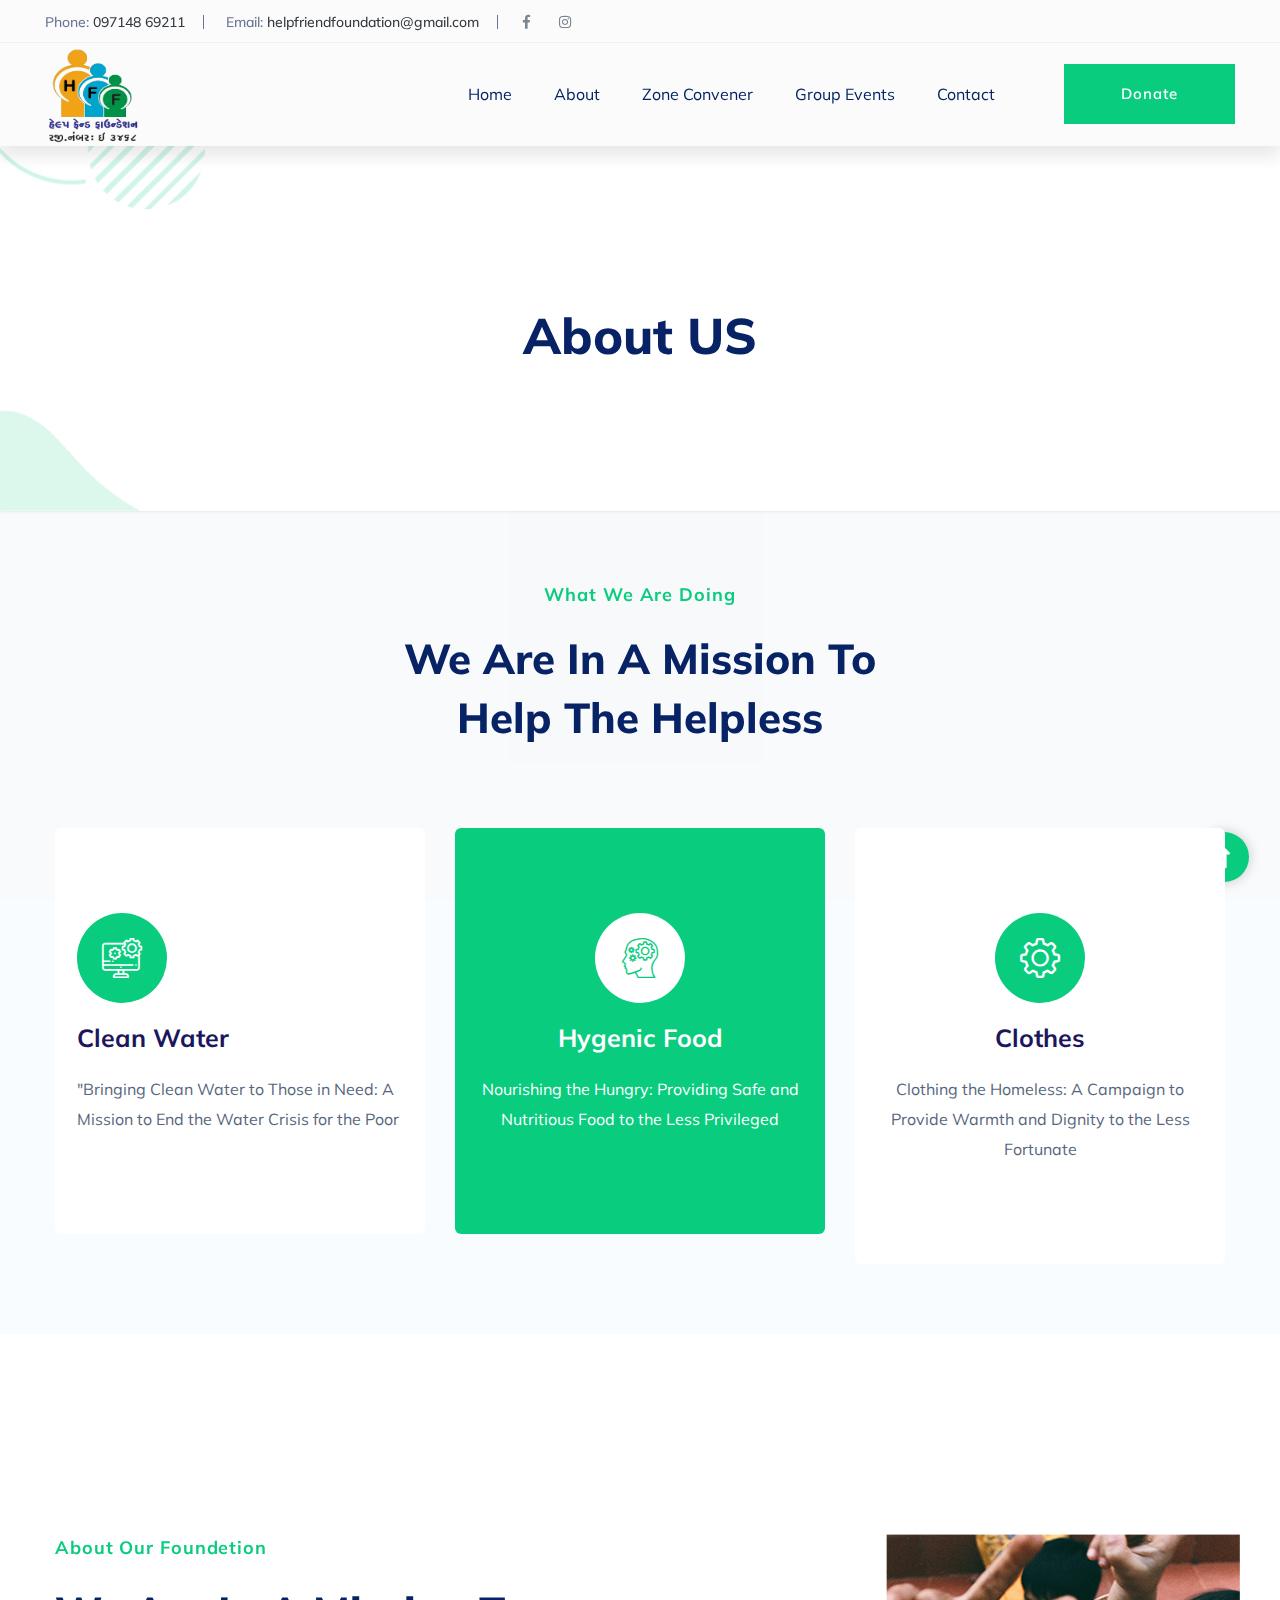
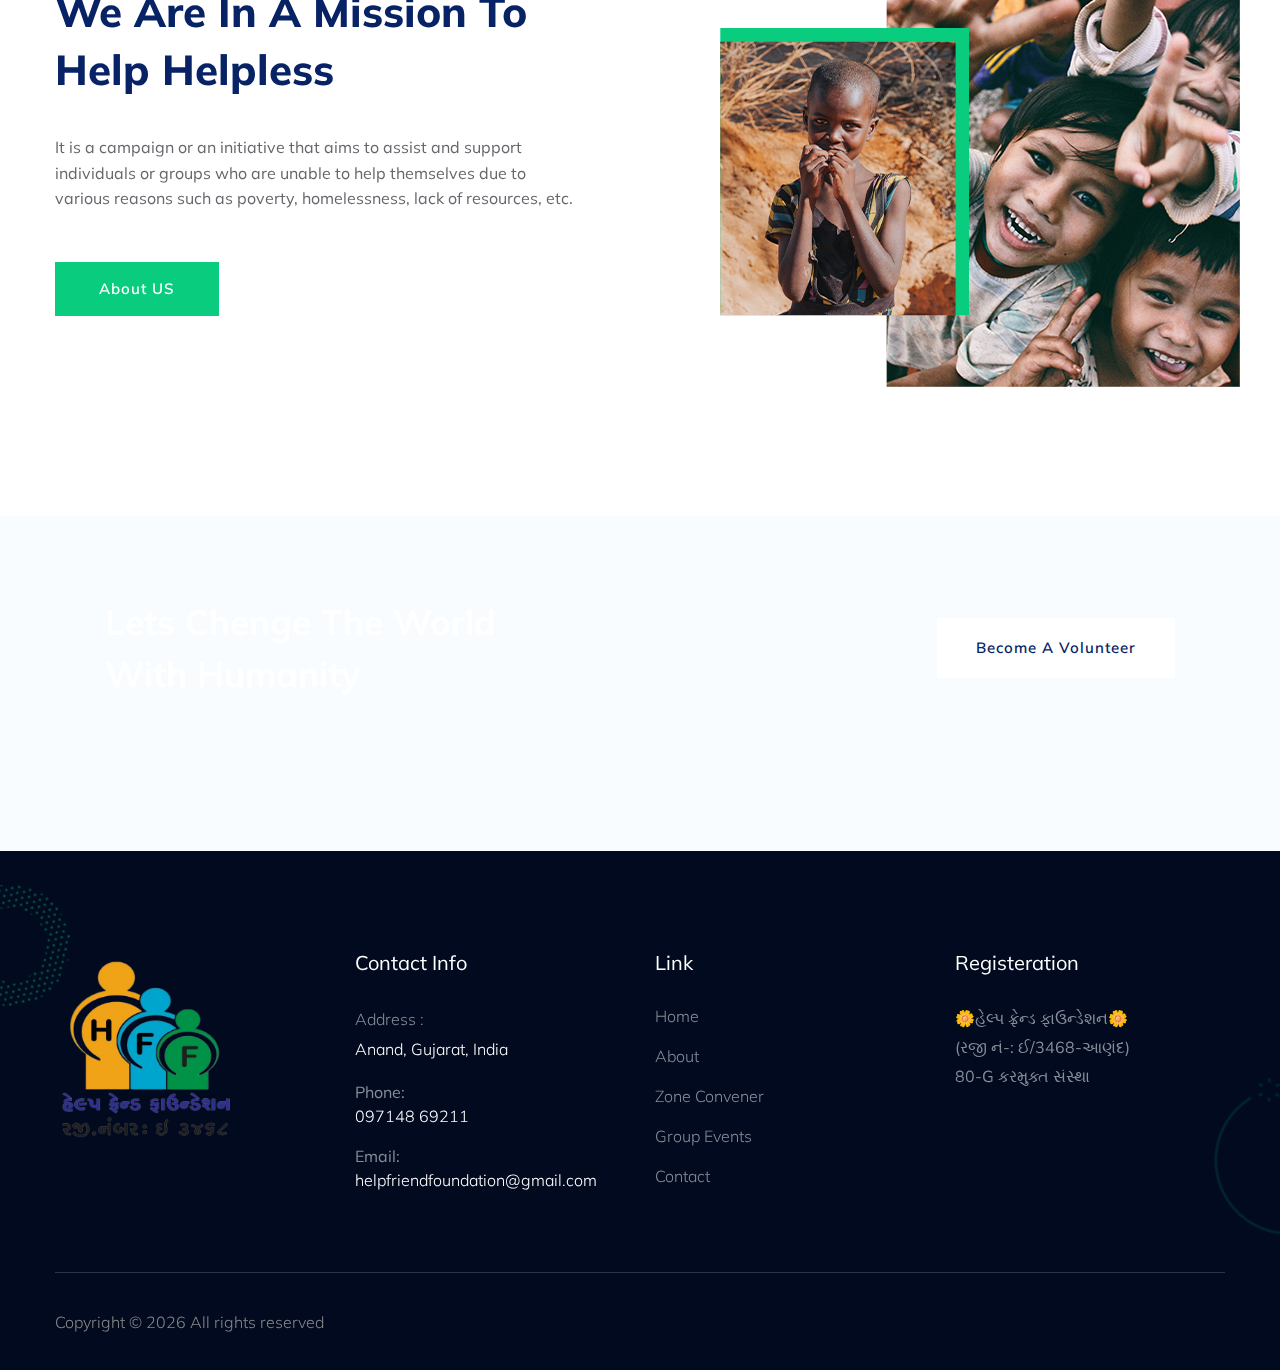
==== commit 21663620: "update home page and contact" ====
--- a/about.html
+++ b/about.html
@@ -60,6 +60,10 @@
                                         <ul>
                                             <li><a href="https://www.facebook.com/profile.php?id=100079966134541"><i
                                                         class="fab fa-facebook-f"></i></a></li>
+                                            <li><a
+                                                    href="https://www.instagram.com/helpfriendfoundation/?igshid=Yzg5MTU1MDY%3D"><i
+                                                        class="fab fa-instagram"></i></a>
+                                            </li>
                                         </ul>
                                     </div>
                                 </div>
@@ -138,38 +142,37 @@
                 </div>
                 <div class="row">
                     <div class="col-lg-4 col-md-6 col-sm-6">
-                        <div class="single-cat text-center mb-50">
+                        <div class="single-cat text-cente mb-3 mb-md-0 ">
                             <div class="cat-icon">
                                 <span class="flaticon-null-1"></span>
                             </div>
                             <div class="cat-cap">
                                 <h5><a href="javascript:void(0)">Clean Water</a></h5>
-                                <p>The sea freight service has grown conside rably in recent years. We spend timetting
-                                    to know your processes to.</p>
+                                <p>"Bringing Clean Water to Those in Need: A Mission to End the Water Crisis for the
+                                    Poor</p>
                             </div>
                         </div>
                     </div>
                     <div class="col-lg-4 col-md-6 col-sm-6">
-                        <div class="single-cat active text-center mb-50">
+                        <div class="single-cat active text-center mb-3 mb-md-0">
                             <div class="cat-icon">
                                 <span class="flaticon-think"></span>
                             </div>
                             <div class="cat-cap">
                                 <h5><a href="javascript:void(0)">Hygenic Food</a></h5>
-                                <p>The sea freight service has grown conside rably in recent years. We spend timetting
-                                    to know your processes to.</p>
+                                <p>Nourishing the Hungry: Providing Safe and Nutritious Food to the Less Privileged</p>
                             </div>
                         </div>
                     </div>
                     <div class="col-lg-4 col-md-6 col-sm-6">
-                        <div class="single-cat text-center mb-50">
+                        <div class="single-cat text-center mb-3 mb-md-0">
                             <div class="cat-icon">
                                 <span class="flaticon-gear"></span>
                             </div>
                             <div class="cat-cap">
                                 <h5><a href="javascript:void(0)">Clothes</a></h5>
-                                <p>The sea freight service has grown conside rably in recent years. We spend timetting
-                                    to know your processes to.</p>
+                                <p>Clothing the Homeless: A Campaign to Provide Warmth and Dignity to the Less Fortunate
+                                </p>
                             </div>
                         </div>
                     </div>
@@ -188,10 +191,11 @@
                                 <span>About our foundetion</span>
                                 <h2>We Are In A Mission To Help Helpless</h2>
                             </div>
-                            <p>Lorem ipsum dolor sit amet, consectetur adipisicing elit,mod tempor incididunt ut labore
-                                et dolore magna aliqua. Utnixm, quis nostrud exercitation ullamc.</p>
-                            <p>Lorem ipvsum dolor sit amext, consectetur adipisicing elit, smod tempor incididunt ut
-                                labore et dolore.</p>
+                            <p>It is a campaign or an initiative that aims to assist and support individuals or groups
+                                who are
+                                unable to help themselves due to
+                                various reasons such as poverty, homelessness, lack of resources, etc.
+                            </p>
                         </div>
                         <a href="about.html" class="btn">About US</a>
                     </div>
@@ -210,6 +214,7 @@
             </div>
         </section>
         <!-- About Law End-->
+
         <!-- Want To work -->
         <section class="wantToWork-area ">
             <div class="container">
--- a/assets/css/style.css
+++ b/assets/css/style.css
@@ -28,65 +28,53 @@
 /*--------------- ---- Responsive --------------------------*/
 /*-------------   Color Variable  --------------*/
 @import url("https://fonts.googleapis.com/css2?family=Muli:wght@300;400;500;600;700;800;900&display=swap");
-/* line 33, C:/Users/HP/Desktop/jun-2020/277.Charity _Non-profit/assets/scss/_color.scss */
 .white-bg {
   background: #ffffff;
 }
 
-/* line 36, C:/Users/HP/Desktop/jun-2020/277.Charity _Non-profit/assets/scss/_color.scss */
 .gray-bg {
   background: #f5f5f5;
 }
 
 /*-------------Color include--------------*/
 /*-- Background color---*/
-/* line 60, C:/Users/HP/Desktop/jun-2020/277.Charity _Non-profit/assets/scss/_color.scss */
 .gray-bg {
   background: #f7f7fd;
 }
 
-/* line 63, C:/Users/HP/Desktop/jun-2020/277.Charity _Non-profit/assets/scss/_color.scss */
 .white-bg {
   background: #ffffff;
 }
 
-/* line 66, C:/Users/HP/Desktop/jun-2020/277.Charity _Non-profit/assets/scss/_color.scss */
 .black-bg {
   background: #16161a;
 }
 
-/* line 69, C:/Users/HP/Desktop/jun-2020/277.Charity _Non-profit/assets/scss/_color.scss */
 .theme-bg {
   background: #09cc7f;
 }
 
-/* line 72, C:/Users/HP/Desktop/jun-2020/277.Charity _Non-profit/assets/scss/_color.scss */
 .brand-bg {
   background: #f1f4fa;
 }
 
-/* line 75, C:/Users/HP/Desktop/jun-2020/277.Charity _Non-profit/assets/scss/_color.scss */
 .testimonial-bg {
   background: #f9fafc;
 }
 
 /*--- color------*/
-/* line 81, C:/Users/HP/Desktop/jun-2020/277.Charity _Non-profit/assets/scss/_color.scss */
 .white-color {
   color: #ffffff;
 }
 
-/* line 84, C:/Users/HP/Desktop/jun-2020/277.Charity _Non-profit/assets/scss/_color.scss */
 .black-color {
   color: #16161a;
 }
 
-/* line 87, C:/Users/HP/Desktop/jun-2020/277.Charity _Non-profit/assets/scss/_color.scss */
 .theme-color {
   color: #09cc7f;
 }
 
-/* line 50, C:/Users/HP/Desktop/jun-2020/277.Charity _Non-profit/assets/scss/_variables.scss */
 .boxed-btn {
   background: #fff;
   color: #09cc7f !important;
@@ -104,35 +92,30 @@
   cursor: pointer;
 }
 
-/* line 67, C:/Users/HP/Desktop/jun-2020/277.Charity _Non-profit/assets/scss/_variables.scss */
 .boxed-btn:hover {
   background: #09cc7f;
   color: #fff !important;
   border: 1px solid #09cc7f;
 }
 
-/* line 72, C:/Users/HP/Desktop/jun-2020/277.Charity _Non-profit/assets/scss/_variables.scss */
 .boxed-btn:focus {
   outline: none;
 }
 
-/* line 75, C:/Users/HP/Desktop/jun-2020/277.Charity _Non-profit/assets/scss/_variables.scss */
 .boxed-btn.large-width {
   width: 220px;
 }
 
 /*--
     - Overlay
-------------------------------------------*/
-/* line 4, C:/Users/HP/Desktop/jun-2020/277.Charity _Non-profit/assets/scss/_overlay.scss */
+------------------------------------------*
+*/
 [data-overlay] {
   position: relative;
   background-size: cover;
   background-repeat: no-repeat;
   background-position: center center;
 }
-
-/* line 9, C:/Users/HP/Desktop/jun-2020/277.Charity _Non-profit/assets/scss/_overlay.scss */
 [data-overlay]::before {
   position: absolute;
   left: 0;
@@ -143,53 +126,43 @@
 }
 
 /*-- Overlay Opacity --*/
-/* line 22, C:/Users/HP/Desktop/jun-2020/277.Charity _Non-profit/assets/scss/_overlay.scss */
 [data-opacity="1"]::before {
   opacity: 0.1;
 }
 
-/* line 27, C:/Users/HP/Desktop/jun-2020/277.Charity _Non-profit/assets/scss/_overlay.scss */
 [data-opacity="2"]::before {
   opacity: 0.2;
 }
 
-/* line 32, C:/Users/HP/Desktop/jun-2020/277.Charity _Non-profit/assets/scss/_overlay.scss */
 [data-opacity="3"]::before {
   opacity: 0.3;
 }
 
-/* line 37, C:/Users/HP/Desktop/jun-2020/277.Charity _Non-profit/assets/scss/_overlay.scss */
 [data-opacity="4"]::before {
   opacity: 0.4;
 }
 
-/* line 42, C:/Users/HP/Desktop/jun-2020/277.Charity _Non-profit/assets/scss/_overlay.scss */
 [data-opacity="5"]::before {
   opacity: 0.5;
 }
 
-/* line 47, C:/Users/HP/Desktop/jun-2020/277.Charity _Non-profit/assets/scss/_overlay.scss */
 [data-opacity="6"]::before {
   opacity: 0.6;
 }
 
-/* line 52, C:/Users/HP/Desktop/jun-2020/277.Charity _Non-profit/assets/scss/_overlay.scss */
 [data-opacity="7"]::before {
   opacity: 0.7;
 }
 
-/* line 57, C:/Users/HP/Desktop/jun-2020/277.Charity _Non-profit/assets/scss/_overlay.scss */
 [data-opacity="8"]::before {
   opacity: 0.8;
 }
 
-/* line 62, C:/Users/HP/Desktop/jun-2020/277.Charity _Non-profit/assets/scss/_overlay.scss */
 [data-opacity="9"]::before {
   opacity: 0.9;
 }
 
-/* 1. Theme default css */
-/* line 4, C:/Users/HP/Desktop/jun-2020/277.Charity _Non-profit/assets/scss/_common.scss */
+/* 1. Theme default css **/
 body {
   font-family: "Muli", sans-serif;
   font-weight: normal;
@@ -197,7 +170,6 @@
   font-size: 16px;
 }
 
-/* line 10, C:/Users/HP/Desktop/jun-2020/277.Charity _Non-profit/assets/scss/_common.scss */
 h1,
 h2,
 h3,
@@ -212,7 +184,6 @@
   text-transform: normal;
 }
 
-/* line 24, C:/Users/HP/Desktop/jun-2020/277.Charity _Non-profit/assets/scss/_common.scss */
 p {
   font-family: "Muli", sans-serif;
   color: #10285d;
@@ -222,22 +193,18 @@
   font-weight: normal;
 }
 
-/* line 35, C:/Users/HP/Desktop/jun-2020/277.Charity _Non-profit/assets/scss/_common.scss */
 .bg-img-1 {
   background-image: url(../img/slider/slider-img-1.jpg);
 }
 
-/* line 38, C:/Users/HP/Desktop/jun-2020/277.Charity _Non-profit/assets/scss/_common.scss */
 .bg-img-2 {
   background-image: url(../img/background-img/bg-img-2.jpg);
 }
 
-/* line 41, C:/Users/HP/Desktop/jun-2020/277.Charity _Non-profit/assets/scss/_common.scss */
 .cta-bg-1 {
   background-image: url(../img/background-img/bg-img-3.jpg);
 }
 
-/* line 46, C:/Users/HP/Desktop/jun-2020/277.Charity _Non-profit/assets/scss/_common.scss */
 .img {
   max-width: 100%;
   -webkit-transition: 0.3s;
@@ -246,27 +213,22 @@
   transition: 0.3s;
 }
 
-/* line 50, C:/Users/HP/Desktop/jun-2020/277.Charity _Non-profit/assets/scss/_common.scss */
 .f-left {
   float: left;
 }
 
-/* line 53, C:/Users/HP/Desktop/jun-2020/277.Charity _Non-profit/assets/scss/_common.scss */
 .f-right {
   float: right;
 }
 
-/* line 56, C:/Users/HP/Desktop/jun-2020/277.Charity _Non-profit/assets/scss/_common.scss */
 .fix {
   overflow: hidden;
 }
 
-/* line 59, C:/Users/HP/Desktop/jun-2020/277.Charity _Non-profit/assets/scss/_common.scss */
 .clear {
   clear: both;
 }
 
-/* line 63, C:/Users/HP/Desktop/jun-2020/277.Charity _Non-profit/assets/scss/_common.scss */
 a,
 .button {
   -webkit-transition: 0.3s;
@@ -275,24 +237,20 @@
   transition: 0.3s;
 }
 
-/* line 67, C:/Users/HP/Desktop/jun-2020/277.Charity _Non-profit/assets/scss/_common.scss */
 a:focus,
 .button:focus {
   text-decoration: none;
   outline: none;
 }
 
-/* line 72, C:/Users/HP/Desktop/jun-2020/277.Charity _Non-profit/assets/scss/_common.scss */
 a {
   color: #635c5c;
 }
 
-/* line 75, C:/Users/HP/Desktop/jun-2020/277.Charity _Non-profit/assets/scss/_common.scss */
 a:hover {
   color: #fff;
 }
 
-/* line 78, C:/Users/HP/Desktop/jun-2020/277.Charity _Non-profit/assets/scss/_common.scss */
 a:focus,
 a:hover,
 .portfolio-cat a:hover,
@@ -300,14 +258,12 @@
   text-decoration: none;
 }
 
-/* line 84, C:/Users/HP/Desktop/jun-2020/277.Charity _Non-profit/assets/scss/_common.scss */
 a,
 button {
   color: #fff;
   outline: medium none;
 }
 
-/* line 89, C:/Users/HP/Desktop/jun-2020/277.Charity _Non-profit/assets/scss/_common.scss */
 button:focus,
 input:focus,
 input:focus,
@@ -316,12 +272,10 @@
   outline: 0;
 }
 
-/* line 90, C:/Users/HP/Desktop/jun-2020/277.Charity _Non-profit/assets/scss/_common.scss */
 .uppercase {
   text-transform: uppercase;
 }
 
-/* line 94, C:/Users/HP/Desktop/jun-2020/277.Charity _Non-profit/assets/scss/_common.scss */
 input:focus::-moz-placeholder {
   opacity: 0;
   -webkit-transition: 0.4s;
@@ -329,12 +283,10 @@
   transition: 0.4s;
 }
 
-/* line 101, C:/Users/HP/Desktop/jun-2020/277.Charity _Non-profit/assets/scss/_common.scss */
 .capitalize {
   text-transform: capitalize;
 }
 
-/* line 105, C:/Users/HP/Desktop/jun-2020/277.Charity _Non-profit/assets/scss/_common.scss */
 h1 a,
 h2 a,
 h3 a,
@@ -344,18 +296,15 @@
   color: inherit;
 }
 
-/* line 114, C:/Users/HP/Desktop/jun-2020/277.Charity _Non-profit/assets/scss/_common.scss */
 ul {
   margin: 0px;
   padding: 0px;
 }
 
-/* line 118, C:/Users/HP/Desktop/jun-2020/277.Charity _Non-profit/assets/scss/_common.scss */
 li {
   list-style: none;
 }
 
-/* line 122, C:/Users/HP/Desktop/jun-2020/277.Charity _Non-profit/assets/scss/_common.scss */
 hr {
   border-bottom: 1px solid #eceff8;
   border-top: 0 none;
@@ -364,12 +313,11 @@
 }
 
 /* Theme-overlay */
-/* line 130, C:/Users/HP/Desktop/jun-2020/277.Charity _Non-profit/assets/scss/_common.scss */
+
 .theme-overlay {
   position: relative;
 }
 
-/* line 133, C:/Users/HP/Desktop/jun-2020/277.Charity _Non-profit/assets/scss/_common.scss */
 .theme-overlay::before {
   background: #1696e7 none repeat scroll 0 0;
   content: "";
@@ -381,13 +329,11 @@
   width: 100%;
 }
 
-/* line 143, C:/Users/HP/Desktop/jun-2020/277.Charity _Non-profit/assets/scss/_common.scss */
 .overlay2 {
   position: relative;
   z-index: 0;
 }
 
-/* line 147, C:/Users/HP/Desktop/jun-2020/277.Charity _Non-profit/assets/scss/_common.scss */
 .overlay2::before {
   position: absolute;
   content: "";
@@ -398,13 +344,11 @@
   z-index: -1;
 }
 
-/* line 157, C:/Users/HP/Desktop/jun-2020/277.Charity _Non-profit/assets/scss/_common.scss */
 .overlay2 {
   position: relative;
   z-index: 0;
 }
 
-/* line 161, C:/Users/HP/Desktop/jun-2020/277.Charity _Non-profit/assets/scss/_common.scss */
 .overlay2::before {
   position: absolute;
   content: "";
@@ -417,38 +361,33 @@
   opacity: 0.5;
 }
 
-/* line 174, C:/Users/HP/Desktop/jun-2020/277.Charity _Non-profit/assets/scss/_common.scss */
 .section-padding {
   padding-top: 120px;
   padding-bottom: 120px;
 }
 
-/* line 178, C:/Users/HP/Desktop/jun-2020/277.Charity _Non-profit/assets/scss/_common.scss */
 .separator {
   border-top: 1px solid #f2f2f2;
 }
 
-/* line 182, C:/Users/HP/Desktop/jun-2020/277.Charity _Non-profit/assets/scss/_common.scss */
 .mb-90 {
   margin-bottom: 90px;
 }
 
 @media (max-width: 767px) {
-  /* line 182, C:/Users/HP/Desktop/jun-2020/277.Charity _Non-profit/assets/scss/_common.scss */
   .mb-90 {
     margin-bottom: 30px;
   }
 }
 
 @media (min-width: 768px) and (max-width: 991px) {
-  /* line 182, C:/Users/HP/Desktop/jun-2020/277.Charity _Non-profit/assets/scss/_common.scss */
   .mb-90 {
     margin-bottom: 45px;
   }
 }
 
 /* owl-carousel button style */
-/* line 194, C:/Users/HP/Desktop/jun-2020/277.Charity _Non-profit/assets/scss/_common.scss */
+
 .owl-carousel .owl-nav div {
   background: rgba(255, 255, 255, 0.8) none repeat scroll 0 0;
   height: 40px;
@@ -466,39 +405,33 @@
   width: 40px;
 }
 
-/* line 213, C:/Users/HP/Desktop/jun-2020/277.Charity _Non-profit/assets/scss/_common.scss */
 .owl-carousel .owl-nav div.owl-next {
   left: auto;
   right: -30px;
 }
 
-/* line 216, C:/Users/HP/Desktop/jun-2020/277.Charity _Non-profit/assets/scss/_common.scss */
 .owl-carousel .owl-nav div.owl-next i {
   position: relative;
   right: 0;
   top: 1px;
 }
 
-/* line 223, C:/Users/HP/Desktop/jun-2020/277.Charity _Non-profit/assets/scss/_common.scss */
 .owl-carousel .owl-nav div.owl-prev i {
   position: relative;
   right: 1px;
   top: 0px;
 }
 
-/* line 233, C:/Users/HP/Desktop/jun-2020/277.Charity _Non-profit/assets/scss/_common.scss */
 .owl-carousel:hover .owl-nav div {
   opacity: 1;
   visibility: visible;
 }
 
-/* line 236, C:/Users/HP/Desktop/jun-2020/277.Charity _Non-profit/assets/scss/_common.scss */
 .owl-carousel:hover .owl-nav div:hover {
   color: #fff;
   background: #ff3500;
 }
 
-/* line 245, C:/Users/HP/Desktop/jun-2020/277.Charity _Non-profit/assets/scss/_common.scss */
 .btn {
   background: #09cc7f;
   font-family: "Muli", sans-serif;
@@ -525,7 +458,6 @@
   margin: 0;
 }
 
-/* line 271, C:/Users/HP/Desktop/jun-2020/277.Charity _Non-profit/assets/scss/_common.scss */
 .btn::before {
   content: "";
   position: absolute;
@@ -544,65 +476,54 @@
   border-radius: 0px;
 }
 
-/* line 290, C:/Users/HP/Desktop/jun-2020/277.Charity _Non-profit/assets/scss/_common.scss */
 .btn:hover::before {
   transform: scaleX(1);
   color: #fff !important;
   z-index: -1;
 }
 
-/* line 295, C:/Users/HP/Desktop/jun-2020/277.Charity _Non-profit/assets/scss/_common.scss */
 .btn:hover {
   background-position: right;
 }
 
-/* line 298, C:/Users/HP/Desktop/jun-2020/277.Charity _Non-profit/assets/scss/_common.scss */
 .btn.focus,
 .btn:focus {
   outline: 0;
   box-shadow: none;
 }
 
-/* line 302, C:/Users/HP/Desktop/jun-2020/277.Charity _Non-profit/assets/scss/_common.scss */
 .about-btn {
   padding: 19px 97px 19px 20px;
 }
 
-/* line 307, C:/Users/HP/Desktop/jun-2020/277.Charity _Non-profit/assets/scss/_common.scss */
 .header-btn {
   padding: 30px 57px;
 }
 
-/* line 310, C:/Users/HP/Desktop/jun-2020/277.Charity _Non-profit/assets/scss/_common.scss */
 .hero-btn {
   padding: 30px 62px;
 }
 
-/* line 314, C:/Users/HP/Desktop/jun-2020/277.Charity _Non-profit/assets/scss/_common.scss */
 .white-btn {
   padding: 30px 39px;
   background: #fff;
   color: #072366 !important;
 }
 
-/* line 318, C:/Users/HP/Desktop/jun-2020/277.Charity _Non-profit/assets/scss/_common.scss */
 .white-btn::before {
   background: #09cc7f;
   color: #fff !important;
 }
 
-/* line 323, C:/Users/HP/Desktop/jun-2020/277.Charity _Non-profit/assets/scss/_common.scss */
 .black-btn {
   padding: 14px 35px;
   background: #000;
 }
 
-/* line 326, C:/Users/HP/Desktop/jun-2020/277.Charity _Non-profit/assets/scss/_common.scss */
 .black-btn::before {
   background: #331391;
 }
 
-/* line 332, C:/Users/HP/Desktop/jun-2020/277.Charity _Non-profit/assets/scss/_common.scss */
 .cal-btn i {
   color: #09cc7f !important;
   font-size: 31px;
@@ -610,7 +531,6 @@
   margin-right: 10px;
 }
 
-/* line 338, C:/Users/HP/Desktop/jun-2020/277.Charity _Non-profit/assets/scss/_common.scss */
 .cal-btn > p {
   color: #072366 !important;
   font-weight: 700;
@@ -621,7 +541,6 @@
   top: -7px;
 }
 
-/* line 350, C:/Users/HP/Desktop/jun-2020/277.Charity _Non-profit/assets/scss/_common.scss */
 .submit-btn2 {
   background: #ec5b53;
   width: 100%;
@@ -635,7 +554,6 @@
   border-radius: 0px;
 }
 
-/* line 363, C:/Users/HP/Desktop/jun-2020/277.Charity _Non-profit/assets/scss/_common.scss */
 .border-btn {
   border: 1px solid #ff5600;
   color: #464d65;
@@ -658,13 +576,11 @@
 }
 
 @media (max-width: 575px) {
-  /* line 363, C:/Users/HP/Desktop/jun-2020/277.Charity _Non-profit/assets/scss/_common.scss */
   .border-btn {
     display: none;
   }
 }
 
-/* line 387, C:/Users/HP/Desktop/jun-2020/277.Charity _Non-profit/assets/scss/_common.scss */
 .border-btn::before {
   border: 1px solid transparent;
   content: "";
@@ -683,19 +599,16 @@
   border-radius: 0;
 }
 
-/* line 406, C:/Users/HP/Desktop/jun-2020/277.Charity _Non-profit/assets/scss/_common.scss */
 .border-btn:hover::before {
   transform: scaleY(1);
   border: 1px solid transparent;
 }
 
-/* line 412, C:/Users/HP/Desktop/jun-2020/277.Charity _Non-profit/assets/scss/_common.scss */
 .section-over1 {
   position: relative;
   z-index: 1;
 }
 
-/* line 415, C:/Users/HP/Desktop/jun-2020/277.Charity _Non-profit/assets/scss/_common.scss */
 .section-over1::before {
   position: absolute;
   content: "";
@@ -711,13 +624,13 @@
 }
 
 /* button style */
-/* line 432, C:/Users/HP/Desktop/jun-2020/277.Charity _Non-profit/assets/scss/_common.scss */
+
 .breadcrumb > .active {
   color: #888;
 }
 
 /* scrollUp */
-/* line 436, C:/Users/HP/Desktop/jun-2020/277.Charity _Non-profit/assets/scss/_common.scss */
+
 #scrollUp,
 #back-top {
   background: #09cc7f;
@@ -736,27 +649,24 @@
 }
 
 @media (max-width: 575px) {
-  /* line 436, C:/Users/HP/Desktop/jun-2020/277.Charity _Non-profit/assets/scss/_common.scss */
   #scrollUp,
   #back-top {
     right: 16px;
   }
 }
 
-/* line 453, C:/Users/HP/Desktop/jun-2020/277.Charity _Non-profit/assets/scss/_common.scss */
 #scrollUp a i,
 #back-top a i {
   display: block;
   line-height: 50px;
 }
 
-/* line 460, C:/Users/HP/Desktop/jun-2020/277.Charity _Non-profit/assets/scss/_common.scss */
 #scrollUp:hover {
   color: #fff;
 }
 
 /* Sticky*/
-/* line 465, C:/Users/HP/Desktop/jun-2020/277.Charity _Non-profit/assets/scss/_common.scss */
+
 .sticky-bar {
   left: 0;
   margin: auto;
@@ -775,1621 +685,1308 @@
 /* Sticky end */
 /*--- Margin & Padding --*/
 /*-- Margin Top --*/
-/* line 490, C:/Users/HP/Desktop/jun-2020/277.Charity _Non-profit/assets/scss/_common.scss */
+
 .mt-5 {
   margin-top: 5px;
 }
 
-/* line 490, C:/Users/HP/Desktop/jun-2020/277.Charity _Non-profit/assets/scss/_common.scss */
 .mt-10 {
   margin-top: 10px;
 }
 
-/* line 490, C:/Users/HP/Desktop/jun-2020/277.Charity _Non-profit/assets/scss/_common.scss */
 .mt-15 {
   margin-top: 15px;
 }
 
-/* line 490, C:/Users/HP/Desktop/jun-2020/277.Charity _Non-profit/assets/scss/_common.scss */
 .mt-20 {
   margin-top: 20px;
 }
 
-/* line 490, C:/Users/HP/Desktop/jun-2020/277.Charity _Non-profit/assets/scss/_common.scss */
 .mt-25 {
   margin-top: 25px;
 }
 
-/* line 490, C:/Users/HP/Desktop/jun-2020/277.Charity _Non-profit/assets/scss/_common.scss */
 .mt-30 {
   margin-top: 30px;
 }
 
-/* line 490, C:/Users/HP/Desktop/jun-2020/277.Charity _Non-profit/assets/scss/_common.scss */
 .mt-35 {
   margin-top: 35px;
 }
 
-/* line 490, C:/Users/HP/Desktop/jun-2020/277.Charity _Non-profit/assets/scss/_common.scss */
 .mt-40 {
   margin-top: 40px;
 }
 
-/* line 490, C:/Users/HP/Desktop/jun-2020/277.Charity _Non-profit/assets/scss/_common.scss */
 .mt-45 {
   margin-top: 45px;
 }
 
-/* line 490, C:/Users/HP/Desktop/jun-2020/277.Charity _Non-profit/assets/scss/_common.scss */
 .mt-50 {
   margin-top: 50px;
 }
 
-/* line 490, C:/Users/HP/Desktop/jun-2020/277.Charity _Non-profit/assets/scss/_common.scss */
 .mt-55 {
   margin-top: 55px;
 }
 
-/* line 490, C:/Users/HP/Desktop/jun-2020/277.Charity _Non-profit/assets/scss/_common.scss */
 .mt-60 {
   margin-top: 60px;
 }
 
-/* line 490, C:/Users/HP/Desktop/jun-2020/277.Charity _Non-profit/assets/scss/_common.scss */
 .mt-65 {
   margin-top: 65px;
 }
 
-/* line 490, C:/Users/HP/Desktop/jun-2020/277.Charity _Non-profit/assets/scss/_common.scss */
 .mt-70 {
   margin-top: 70px;
 }
 
-/* line 490, C:/Users/HP/Desktop/jun-2020/277.Charity _Non-profit/assets/scss/_common.scss */
 .mt-75 {
   margin-top: 75px;
 }
 
-/* line 490, C:/Users/HP/Desktop/jun-2020/277.Charity _Non-profit/assets/scss/_common.scss */
 .mt-80 {
   margin-top: 80px;
 }
 
-/* line 490, C:/Users/HP/Desktop/jun-2020/277.Charity _Non-profit/assets/scss/_common.scss */
 .mt-85 {
   margin-top: 85px;
 }
 
-/* line 490, C:/Users/HP/Desktop/jun-2020/277.Charity _Non-profit/assets/scss/_common.scss */
 .mt-90 {
   margin-top: 90px;
 }
 
-/* line 490, C:/Users/HP/Desktop/jun-2020/277.Charity _Non-profit/assets/scss/_common.scss */
 .mt-95 {
   margin-top: 95px;
 }
 
-/* line 490, C:/Users/HP/Desktop/jun-2020/277.Charity _Non-profit/assets/scss/_common.scss */
 .mt-100 {
   margin-top: 100px;
 }
 
-/* line 490, C:/Users/HP/Desktop/jun-2020/277.Charity _Non-profit/assets/scss/_common.scss */
 .mt-105 {
   margin-top: 105px;
 }
 
-/* line 490, C:/Users/HP/Desktop/jun-2020/277.Charity _Non-profit/assets/scss/_common.scss */
 .mt-110 {
   margin-top: 110px;
 }
 
-/* line 490, C:/Users/HP/Desktop/jun-2020/277.Charity _Non-profit/assets/scss/_common.scss */
 .mt-115 {
   margin-top: 115px;
 }
 
-/* line 490, C:/Users/HP/Desktop/jun-2020/277.Charity _Non-profit/assets/scss/_common.scss */
 .mt-120 {
   margin-top: 120px;
 }
 
-/* line 490, C:/Users/HP/Desktop/jun-2020/277.Charity _Non-profit/assets/scss/_common.scss */
 .mt-125 {
   margin-top: 125px;
 }
 
-/* line 490, C:/Users/HP/Desktop/jun-2020/277.Charity _Non-profit/assets/scss/_common.scss */
 .mt-130 {
   margin-top: 130px;
 }
 
-/* line 490, C:/Users/HP/Desktop/jun-2020/277.Charity _Non-profit/assets/scss/_common.scss */
 .mt-135 {
   margin-top: 135px;
 }
 
-/* line 490, C:/Users/HP/Desktop/jun-2020/277.Charity _Non-profit/assets/scss/_common.scss */
 .mt-140 {
   margin-top: 140px;
 }
 
-/* line 490, C:/Users/HP/Desktop/jun-2020/277.Charity _Non-profit/assets/scss/_common.scss */
 .mt-145 {
   margin-top: 145px;
 }
 
-/* line 490, C:/Users/HP/Desktop/jun-2020/277.Charity _Non-profit/assets/scss/_common.scss */
 .mt-150 {
   margin-top: 150px;
 }
 
-/* line 490, C:/Users/HP/Desktop/jun-2020/277.Charity _Non-profit/assets/scss/_common.scss */
 .mt-155 {
   margin-top: 155px;
 }
 
-/* line 490, C:/Users/HP/Desktop/jun-2020/277.Charity _Non-profit/assets/scss/_common.scss */
 .mt-160 {
   margin-top: 160px;
 }
 
-/* line 490, C:/Users/HP/Desktop/jun-2020/277.Charity _Non-profit/assets/scss/_common.scss */
 .mt-165 {
   margin-top: 165px;
 }
 
-/* line 490, C:/Users/HP/Desktop/jun-2020/277.Charity _Non-profit/assets/scss/_common.scss */
 .mt-170 {
   margin-top: 170px;
 }
 
-/* line 490, C:/Users/HP/Desktop/jun-2020/277.Charity _Non-profit/assets/scss/_common.scss */
 .mt-175 {
   margin-top: 175px;
 }
 
-/* line 490, C:/Users/HP/Desktop/jun-2020/277.Charity _Non-profit/assets/scss/_common.scss */
 .mt-180 {
   margin-top: 180px;
 }
 
-/* line 490, C:/Users/HP/Desktop/jun-2020/277.Charity _Non-profit/assets/scss/_common.scss */
 .mt-185 {
   margin-top: 185px;
 }
 
-/* line 490, C:/Users/HP/Desktop/jun-2020/277.Charity _Non-profit/assets/scss/_common.scss */
 .mt-190 {
   margin-top: 190px;
 }
 
-/* line 490, C:/Users/HP/Desktop/jun-2020/277.Charity _Non-profit/assets/scss/_common.scss */
 .mt-195 {
   margin-top: 195px;
 }
 
-/* line 490, C:/Users/HP/Desktop/jun-2020/277.Charity _Non-profit/assets/scss/_common.scss */
 .mt-200 {
   margin-top: 200px;
 }
 
 /*-- Margin Bottom --*/
-/* line 495, C:/Users/HP/Desktop/jun-2020/277.Charity _Non-profit/assets/scss/_common.scss */
+
 .mb-5 {
   margin-bottom: 5px;
 }
 
-/* line 495, C:/Users/HP/Desktop/jun-2020/277.Charity _Non-profit/assets/scss/_common.scss */
 .mb-10 {
   margin-bottom: 10px;
 }
 
-/* line 495, C:/Users/HP/Desktop/jun-2020/277.Charity _Non-profit/assets/scss/_common.scss */
 .mb-15 {
   margin-bottom: 15px;
 }
 
-/* line 495, C:/Users/HP/Desktop/jun-2020/277.Charity _Non-profit/assets/scss/_common.scss */
 .mb-20 {
   margin-bottom: 20px;
 }
 
-/* line 495, C:/Users/HP/Desktop/jun-2020/277.Charity _Non-profit/assets/scss/_common.scss */
 .mb-25 {
   margin-bottom: 25px;
 }
 
-/* line 495, C:/Users/HP/Desktop/jun-2020/277.Charity _Non-profit/assets/scss/_common.scss */
 .mb-30 {
   margin-bottom: 30px;
 }
 
-/* line 495, C:/Users/HP/Desktop/jun-2020/277.Charity _Non-profit/assets/scss/_common.scss */
 .mb-35 {
   margin-bottom: 35px;
 }
 
-/* line 495, C:/Users/HP/Desktop/jun-2020/277.Charity _Non-profit/assets/scss/_common.scss */
 .mb-40 {
   margin-bottom: 40px;
 }
 
-/* line 495, C:/Users/HP/Desktop/jun-2020/277.Charity _Non-profit/assets/scss/_common.scss */
 .mb-45 {
   margin-bottom: 45px;
 }
 
-/* line 495, C:/Users/HP/Desktop/jun-2020/277.Charity _Non-profit/assets/scss/_common.scss */
 .mb-50 {
   margin-bottom: 50px;
 }
 
-/* line 495, C:/Users/HP/Desktop/jun-2020/277.Charity _Non-profit/assets/scss/_common.scss */
 .mb-55 {
   margin-bottom: 55px;
 }
 
-/* line 495, C:/Users/HP/Desktop/jun-2020/277.Charity _Non-profit/assets/scss/_common.scss */
 .mb-60 {
   margin-bottom: 60px;
 }
 
-/* line 495, C:/Users/HP/Desktop/jun-2020/277.Charity _Non-profit/assets/scss/_common.scss */
 .mb-65 {
   margin-bottom: 65px;
 }
 
-/* line 495, C:/Users/HP/Desktop/jun-2020/277.Charity _Non-profit/assets/scss/_common.scss */
 .mb-70 {
   margin-bottom: 70px;
 }
 
-/* line 495, C:/Users/HP/Desktop/jun-2020/277.Charity _Non-profit/assets/scss/_common.scss */
 .mb-75 {
   margin-bottom: 75px;
 }
 
-/* line 495, C:/Users/HP/Desktop/jun-2020/277.Charity _Non-profit/assets/scss/_common.scss */
 .mb-80 {
   margin-bottom: 80px;
 }
 
-/* line 495, C:/Users/HP/Desktop/jun-2020/277.Charity _Non-profit/assets/scss/_common.scss */
 .mb-85 {
   margin-bottom: 85px;
 }
 
-/* line 495, C:/Users/HP/Desktop/jun-2020/277.Charity _Non-profit/assets/scss/_common.scss */
 .mb-90 {
   margin-bottom: 90px;
 }
 
-/* line 495, C:/Users/HP/Desktop/jun-2020/277.Charity _Non-profit/assets/scss/_common.scss */
 .mb-95 {
   margin-bottom: 95px;
 }
 
-/* line 495, C:/Users/HP/Desktop/jun-2020/277.Charity _Non-profit/assets/scss/_common.scss */
 .mb-100 {
   margin-bottom: 100px;
 }
 
-/* line 495, C:/Users/HP/Desktop/jun-2020/277.Charity _Non-profit/assets/scss/_common.scss */
 .mb-105 {
   margin-bottom: 105px;
 }
 
-/* line 495, C:/Users/HP/Desktop/jun-2020/277.Charity _Non-profit/assets/scss/_common.scss */
 .mb-110 {
   margin-bottom: 110px;
 }
 
-/* line 495, C:/Users/HP/Desktop/jun-2020/277.Charity _Non-profit/assets/scss/_common.scss */
 .mb-115 {
   margin-bottom: 115px;
 }
 
-/* line 495, C:/Users/HP/Desktop/jun-2020/277.Charity _Non-profit/assets/scss/_common.scss */
 .mb-120 {
   margin-bottom: 120px;
 }
 
-/* line 495, C:/Users/HP/Desktop/jun-2020/277.Charity _Non-profit/assets/scss/_common.scss */
 .mb-125 {
   margin-bottom: 125px;
 }
 
-/* line 495, C:/Users/HP/Desktop/jun-2020/277.Charity _Non-profit/assets/scss/_common.scss */
 .mb-130 {
   margin-bottom: 130px;
 }
 
-/* line 495, C:/Users/HP/Desktop/jun-2020/277.Charity _Non-profit/assets/scss/_common.scss */
 .mb-135 {
   margin-bottom: 135px;
 }
 
-/* line 495, C:/Users/HP/Desktop/jun-2020/277.Charity _Non-profit/assets/scss/_common.scss */
 .mb-140 {
   margin-bottom: 140px;
 }
 
-/* line 495, C:/Users/HP/Desktop/jun-2020/277.Charity _Non-profit/assets/scss/_common.scss */
 .mb-145 {
   margin-bottom: 145px;
 }
 
-/* line 495, C:/Users/HP/Desktop/jun-2020/277.Charity _Non-profit/assets/scss/_common.scss */
 .mb-150 {
   margin-bottom: 150px;
 }
 
-/* line 495, C:/Users/HP/Desktop/jun-2020/277.Charity _Non-profit/assets/scss/_common.scss */
 .mb-155 {
   margin-bottom: 155px;
 }
 
-/* line 495, C:/Users/HP/Desktop/jun-2020/277.Charity _Non-profit/assets/scss/_common.scss */
 .mb-160 {
   margin-bottom: 160px;
 }
 
-/* line 495, C:/Users/HP/Desktop/jun-2020/277.Charity _Non-profit/assets/scss/_common.scss */
 .mb-165 {
   margin-bottom: 165px;
 }
 
-/* line 495, C:/Users/HP/Desktop/jun-2020/277.Charity _Non-profit/assets/scss/_common.scss */
 .mb-170 {
   margin-bottom: 170px;
 }
 
-/* line 495, C:/Users/HP/Desktop/jun-2020/277.Charity _Non-profit/assets/scss/_common.scss */
 .mb-175 {
   margin-bottom: 175px;
 }
 
-/* line 495, C:/Users/HP/Desktop/jun-2020/277.Charity _Non-profit/assets/scss/_common.scss */
 .mb-180 {
   margin-bottom: 180px;
 }
 
-/* line 495, C:/Users/HP/Desktop/jun-2020/277.Charity _Non-profit/assets/scss/_common.scss */
 .mb-185 {
   margin-bottom: 185px;
 }
 
-/* line 495, C:/Users/HP/Desktop/jun-2020/277.Charity _Non-profit/assets/scss/_common.scss */
 .mb-190 {
   margin-bottom: 190px;
 }
 
-/* line 495, C:/Users/HP/Desktop/jun-2020/277.Charity _Non-profit/assets/scss/_common.scss */
 .mb-195 {
   margin-bottom: 195px;
 }
 
-/* line 495, C:/Users/HP/Desktop/jun-2020/277.Charity _Non-profit/assets/scss/_common.scss */
 .mb-200 {
   margin-bottom: 200px;
 }
 
 /*-- Margin Left --*/
-/* line 499, C:/Users/HP/Desktop/jun-2020/277.Charity _Non-profit/assets/scss/_common.scss */
+
 .ml-5 {
   margin-left: 5px;
 }
 
-/* line 499, C:/Users/HP/Desktop/jun-2020/277.Charity _Non-profit/assets/scss/_common.scss */
 .ml-10 {
   margin-left: 10px;
 }
 
-/* line 499, C:/Users/HP/Desktop/jun-2020/277.Charity _Non-profit/assets/scss/_common.scss */
 .ml-15 {
   margin-left: 15px;
 }
 
-/* line 499, C:/Users/HP/Desktop/jun-2020/277.Charity _Non-profit/assets/scss/_common.scss */
 .ml-20 {
   margin-left: 20px;
 }
 
-/* line 499, C:/Users/HP/Desktop/jun-2020/277.Charity _Non-profit/assets/scss/_common.scss */
 .ml-25 {
   margin-left: 25px;
 }
 
-/* line 499, C:/Users/HP/Desktop/jun-2020/277.Charity _Non-profit/assets/scss/_common.scss */
 .ml-30 {
   margin-left: 30px;
 }
 
-/* line 499, C:/Users/HP/Desktop/jun-2020/277.Charity _Non-profit/assets/scss/_common.scss */
 .ml-35 {
   margin-left: 35px;
 }
 
-/* line 499, C:/Users/HP/Desktop/jun-2020/277.Charity _Non-profit/assets/scss/_common.scss */
 .ml-40 {
   margin-left: 40px;
 }
 
-/* line 499, C:/Users/HP/Desktop/jun-2020/277.Charity _Non-profit/assets/scss/_common.scss */
 .ml-45 {
   margin-left: 45px;
 }
 
-/* line 499, C:/Users/HP/Desktop/jun-2020/277.Charity _Non-profit/assets/scss/_common.scss */
 .ml-50 {
   margin-left: 50px;
 }
 
-/* line 499, C:/Users/HP/Desktop/jun-2020/277.Charity _Non-profit/assets/scss/_common.scss */
 .ml-55 {
   margin-left: 55px;
 }
 
-/* line 499, C:/Users/HP/Desktop/jun-2020/277.Charity _Non-profit/assets/scss/_common.scss */
 .ml-60 {
   margin-left: 60px;
 }
 
-/* line 499, C:/Users/HP/Desktop/jun-2020/277.Charity _Non-profit/assets/scss/_common.scss */
 .ml-65 {
   margin-left: 65px;
 }
 
-/* line 499, C:/Users/HP/Desktop/jun-2020/277.Charity _Non-profit/assets/scss/_common.scss */
 .ml-70 {
   margin-left: 70px;
 }
 
-/* line 499, C:/Users/HP/Desktop/jun-2020/277.Charity _Non-profit/assets/scss/_common.scss */
 .ml-75 {
   margin-left: 75px;
 }
 
-/* line 499, C:/Users/HP/Desktop/jun-2020/277.Charity _Non-profit/assets/scss/_common.scss */
 .ml-80 {
   margin-left: 80px;
 }
 
-/* line 499, C:/Users/HP/Desktop/jun-2020/277.Charity _Non-profit/assets/scss/_common.scss */
 .ml-85 {
   margin-left: 85px;
 }
 
-/* line 499, C:/Users/HP/Desktop/jun-2020/277.Charity _Non-profit/assets/scss/_common.scss */
 .ml-90 {
   margin-left: 90px;
 }
 
-/* line 499, C:/Users/HP/Desktop/jun-2020/277.Charity _Non-profit/assets/scss/_common.scss */
 .ml-95 {
   margin-left: 95px;
 }
 
-/* line 499, C:/Users/HP/Desktop/jun-2020/277.Charity _Non-profit/assets/scss/_common.scss */
 .ml-100 {
   margin-left: 100px;
 }
 
-/* line 499, C:/Users/HP/Desktop/jun-2020/277.Charity _Non-profit/assets/scss/_common.scss */
 .ml-105 {
   margin-left: 105px;
 }
 
-/* line 499, C:/Users/HP/Desktop/jun-2020/277.Charity _Non-profit/assets/scss/_common.scss */
 .ml-110 {
   margin-left: 110px;
 }
 
-/* line 499, C:/Users/HP/Desktop/jun-2020/277.Charity _Non-profit/assets/scss/_common.scss */
 .ml-115 {
   margin-left: 115px;
 }
 
-/* line 499, C:/Users/HP/Desktop/jun-2020/277.Charity _Non-profit/assets/scss/_common.scss */
 .ml-120 {
   margin-left: 120px;
 }
 
-/* line 499, C:/Users/HP/Desktop/jun-2020/277.Charity _Non-profit/assets/scss/_common.scss */
 .ml-125 {
   margin-left: 125px;
 }
 
-/* line 499, C:/Users/HP/Desktop/jun-2020/277.Charity _Non-profit/assets/scss/_common.scss */
 .ml-130 {
   margin-left: 130px;
 }
 
-/* line 499, C:/Users/HP/Desktop/jun-2020/277.Charity _Non-profit/assets/scss/_common.scss */
 .ml-135 {
   margin-left: 135px;
 }
 
-/* line 499, C:/Users/HP/Desktop/jun-2020/277.Charity _Non-profit/assets/scss/_common.scss */
 .ml-140 {
   margin-left: 140px;
 }
 
-/* line 499, C:/Users/HP/Desktop/jun-2020/277.Charity _Non-profit/assets/scss/_common.scss */
 .ml-145 {
   margin-left: 145px;
 }
 
-/* line 499, C:/Users/HP/Desktop/jun-2020/277.Charity _Non-profit/assets/scss/_common.scss */
 .ml-150 {
   margin-left: 150px;
 }
 
-/* line 499, C:/Users/HP/Desktop/jun-2020/277.Charity _Non-profit/assets/scss/_common.scss */
 .ml-155 {
   margin-left: 155px;
 }
 
-/* line 499, C:/Users/HP/Desktop/jun-2020/277.Charity _Non-profit/assets/scss/_common.scss */
 .ml-160 {
   margin-left: 160px;
 }
 
-/* line 499, C:/Users/HP/Desktop/jun-2020/277.Charity _Non-profit/assets/scss/_common.scss */
 .ml-165 {
   margin-left: 165px;
 }
 
-/* line 499, C:/Users/HP/Desktop/jun-2020/277.Charity _Non-profit/assets/scss/_common.scss */
 .ml-170 {
   margin-left: 170px;
 }
 
-/* line 499, C:/Users/HP/Desktop/jun-2020/277.Charity _Non-profit/assets/scss/_common.scss */
 .ml-175 {
   margin-left: 175px;
 }
 
-/* line 499, C:/Users/HP/Desktop/jun-2020/277.Charity _Non-profit/assets/scss/_common.scss */
 .ml-180 {
   margin-left: 180px;
 }
 
-/* line 499, C:/Users/HP/Desktop/jun-2020/277.Charity _Non-profit/assets/scss/_common.scss */
 .ml-185 {
   margin-left: 185px;
 }
 
-/* line 499, C:/Users/HP/Desktop/jun-2020/277.Charity _Non-profit/assets/scss/_common.scss */
 .ml-190 {
   margin-left: 190px;
 }
 
-/* line 499, C:/Users/HP/Desktop/jun-2020/277.Charity _Non-profit/assets/scss/_common.scss */
 .ml-195 {
   margin-left: 195px;
 }
 
-/* line 499, C:/Users/HP/Desktop/jun-2020/277.Charity _Non-profit/assets/scss/_common.scss */
 .ml-200 {
   margin-left: 200px;
 }
 
 /*-- Margin Right --*/
-/* line 504, C:/Users/HP/Desktop/jun-2020/277.Charity _Non-profit/assets/scss/_common.scss */
+
 .mr-5 {
   margin-right: 5px;
 }
 
-/* line 504, C:/Users/HP/Desktop/jun-2020/277.Charity _Non-profit/assets/scss/_common.scss */
 .mr-10 {
   margin-right: 10px;
 }
 
-/* line 504, C:/Users/HP/Desktop/jun-2020/277.Charity _Non-profit/assets/scss/_common.scss */
 .mr-15 {
   margin-right: 15px;
 }
 
-/* line 504, C:/Users/HP/Desktop/jun-2020/277.Charity _Non-profit/assets/scss/_common.scss */
 .mr-20 {
   margin-right: 20px;
 }
 
-/* line 504, C:/Users/HP/Desktop/jun-2020/277.Charity _Non-profit/assets/scss/_common.scss */
 .mr-25 {
   margin-right: 25px;
 }
 
-/* line 504, C:/Users/HP/Desktop/jun-2020/277.Charity _Non-profit/assets/scss/_common.scss */
 .mr-30 {
   margin-right: 30px;
 }
 
-/* line 504, C:/Users/HP/Desktop/jun-2020/277.Charity _Non-profit/assets/scss/_common.scss */
 .mr-35 {
   margin-right: 35px;
 }
 
-/* line 504, C:/Users/HP/Desktop/jun-2020/277.Charity _Non-profit/assets/scss/_common.scss */
 .mr-40 {
   margin-right: 40px;
 }
 
-/* line 504, C:/Users/HP/Desktop/jun-2020/277.Charity _Non-profit/assets/scss/_common.scss */
 .mr-45 {
   margin-right: 45px;
 }
 
-/* line 504, C:/Users/HP/Desktop/jun-2020/277.Charity _Non-profit/assets/scss/_common.scss */
 .mr-50 {
   margin-right: 50px;
 }
 
-/* line 504, C:/Users/HP/Desktop/jun-2020/277.Charity _Non-profit/assets/scss/_common.scss */
 .mr-55 {
   margin-right: 55px;
 }
 
-/* line 504, C:/Users/HP/Desktop/jun-2020/277.Charity _Non-profit/assets/scss/_common.scss */
 .mr-60 {
   margin-right: 60px;
 }
 
-/* line 504, C:/Users/HP/Desktop/jun-2020/277.Charity _Non-profit/assets/scss/_common.scss */
 .mr-65 {
   margin-right: 65px;
 }
 
-/* line 504, C:/Users/HP/Desktop/jun-2020/277.Charity _Non-profit/assets/scss/_common.scss */
 .mr-70 {
   margin-right: 70px;
 }
 
-/* line 504, C:/Users/HP/Desktop/jun-2020/277.Charity _Non-profit/assets/scss/_common.scss */
 .mr-75 {
   margin-right: 75px;
 }
 
-/* line 504, C:/Users/HP/Desktop/jun-2020/277.Charity _Non-profit/assets/scss/_common.scss */
 .mr-80 {
   margin-right: 80px;
 }
 
-/* line 504, C:/Users/HP/Desktop/jun-2020/277.Charity _Non-profit/assets/scss/_common.scss */
 .mr-85 {
   margin-right: 85px;
 }
 
-/* line 504, C:/Users/HP/Desktop/jun-2020/277.Charity _Non-profit/assets/scss/_common.scss */
 .mr-90 {
   margin-right: 90px;
 }
 
-/* line 504, C:/Users/HP/Desktop/jun-2020/277.Charity _Non-profit/assets/scss/_common.scss */
 .mr-95 {
   margin-right: 95px;
 }
 
-/* line 504, C:/Users/HP/Desktop/jun-2020/277.Charity _Non-profit/assets/scss/_common.scss */
 .mr-100 {
   margin-right: 100px;
 }
 
-/* line 504, C:/Users/HP/Desktop/jun-2020/277.Charity _Non-profit/assets/scss/_common.scss */
 .mr-105 {
   margin-right: 105px;
 }
 
-/* line 504, C:/Users/HP/Desktop/jun-2020/277.Charity _Non-profit/assets/scss/_common.scss */
 .mr-110 {
   margin-right: 110px;
 }
 
-/* line 504, C:/Users/HP/Desktop/jun-2020/277.Charity _Non-profit/assets/scss/_common.scss */
 .mr-115 {
   margin-right: 115px;
 }
 
-/* line 504, C:/Users/HP/Desktop/jun-2020/277.Charity _Non-profit/assets/scss/_common.scss */
 .mr-120 {
   margin-right: 120px;
 }
 
-/* line 504, C:/Users/HP/Desktop/jun-2020/277.Charity _Non-profit/assets/scss/_common.scss */
 .mr-125 {
   margin-right: 125px;
 }
 
-/* line 504, C:/Users/HP/Desktop/jun-2020/277.Charity _Non-profit/assets/scss/_common.scss */
 .mr-130 {
   margin-right: 130px;
 }
 
-/* line 504, C:/Users/HP/Desktop/jun-2020/277.Charity _Non-profit/assets/scss/_common.scss */
 .mr-135 {
   margin-right: 135px;
 }
 
-/* line 504, C:/Users/HP/Desktop/jun-2020/277.Charity _Non-profit/assets/scss/_common.scss */
 .mr-140 {
   margin-right: 140px;
 }
 
-/* line 504, C:/Users/HP/Desktop/jun-2020/277.Charity _Non-profit/assets/scss/_common.scss */
 .mr-145 {
   margin-right: 145px;
 }
 
-/* line 504, C:/Users/HP/Desktop/jun-2020/277.Charity _Non-profit/assets/scss/_common.scss */
 .mr-150 {
   margin-right: 150px;
 }
 
-/* line 504, C:/Users/HP/Desktop/jun-2020/277.Charity _Non-profit/assets/scss/_common.scss */
 .mr-155 {
   margin-right: 155px;
 }
 
-/* line 504, C:/Users/HP/Desktop/jun-2020/277.Charity _Non-profit/assets/scss/_common.scss */
 .mr-160 {
   margin-right: 160px;
 }
 
-/* line 504, C:/Users/HP/Desktop/jun-2020/277.Charity _Non-profit/assets/scss/_common.scss */
 .mr-165 {
   margin-right: 165px;
 }
 
-/* line 504, C:/Users/HP/Desktop/jun-2020/277.Charity _Non-profit/assets/scss/_common.scss */
 .mr-170 {
   margin-right: 170px;
 }
 
-/* line 504, C:/Users/HP/Desktop/jun-2020/277.Charity _Non-profit/assets/scss/_common.scss */
 .mr-175 {
   margin-right: 175px;
 }
 
-/* line 504, C:/Users/HP/Desktop/jun-2020/277.Charity _Non-profit/assets/scss/_common.scss */
 .mr-180 {
   margin-right: 180px;
 }
 
-/* line 504, C:/Users/HP/Desktop/jun-2020/277.Charity _Non-profit/assets/scss/_common.scss */
 .mr-185 {
   margin-right: 185px;
 }
 
-/* line 504, C:/Users/HP/Desktop/jun-2020/277.Charity _Non-profit/assets/scss/_common.scss */
 .mr-190 {
   margin-right: 190px;
 }
 
-/* line 504, C:/Users/HP/Desktop/jun-2020/277.Charity _Non-profit/assets/scss/_common.scss */
 .mr-195 {
   margin-right: 195px;
 }
 
-/* line 504, C:/Users/HP/Desktop/jun-2020/277.Charity _Non-profit/assets/scss/_common.scss */
 .mr-200 {
   margin-right: 200px;
 }
 
 /*-- Padding Top --*/
-/* line 509, C:/Users/HP/Desktop/jun-2020/277.Charity _Non-profit/assets/scss/_common.scss */
+
 .pt-5 {
   padding-top: 5px;
 }
 
-/* line 509, C:/Users/HP/Desktop/jun-2020/277.Charity _Non-profit/assets/scss/_common.scss */
 .pt-10 {
   padding-top: 10px;
 }
 
-/* line 509, C:/Users/HP/Desktop/jun-2020/277.Charity _Non-profit/assets/scss/_common.scss */
 .pt-15 {
   padding-top: 15px;
 }
 
-/* line 509, C:/Users/HP/Desktop/jun-2020/277.Charity _Non-profit/assets/scss/_common.scss */
 .pt-20 {
   padding-top: 20px;
 }
 
-/* line 509, C:/Users/HP/Desktop/jun-2020/277.Charity _Non-profit/assets/scss/_common.scss */
 .pt-25 {
   padding-top: 25px;
 }
 
-/* line 509, C:/Users/HP/Desktop/jun-2020/277.Charity _Non-profit/assets/scss/_common.scss */
 .pt-30 {
   padding-top: 30px;
 }
 
-/* line 509, C:/Users/HP/Desktop/jun-2020/277.Charity _Non-profit/assets/scss/_common.scss */
 .pt-35 {
   padding-top: 35px;
 }
 
-/* line 509, C:/Users/HP/Desktop/jun-2020/277.Charity _Non-profit/assets/scss/_common.scss */
 .pt-40 {
   padding-top: 40px;
 }
 
-/* line 509, C:/Users/HP/Desktop/jun-2020/277.Charity _Non-profit/assets/scss/_common.scss */
 .pt-45 {
   padding-top: 45px;
 }
 
-/* line 509, C:/Users/HP/Desktop/jun-2020/277.Charity _Non-profit/assets/scss/_common.scss */
 .pt-50 {
   padding-top: 50px;
 }
 
-/* line 509, C:/Users/HP/Desktop/jun-2020/277.Charity _Non-profit/assets/scss/_common.scss */
 .pt-55 {
   padding-top: 55px;
 }
 
-/* line 509, C:/Users/HP/Desktop/jun-2020/277.Charity _Non-profit/assets/scss/_common.scss */
 .pt-60 {
   padding-top: 60px;
 }
 
-/* line 509, C:/Users/HP/Desktop/jun-2020/277.Charity _Non-profit/assets/scss/_common.scss */
 .pt-65 {
   padding-top: 65px;
 }
 
-/* line 509, C:/Users/HP/Desktop/jun-2020/277.Charity _Non-profit/assets/scss/_common.scss */
 .pt-70 {
   padding-top: 70px;
 }
 
-/* line 509, C:/Users/HP/Desktop/jun-2020/277.Charity _Non-profit/assets/scss/_common.scss */
 .pt-75 {
   padding-top: 75px;
 }
 
-/* line 509, C:/Users/HP/Desktop/jun-2020/277.Charity _Non-profit/assets/scss/_common.scss */
 .pt-80 {
   padding-top: 80px;
 }
 
-/* line 509, C:/Users/HP/Desktop/jun-2020/277.Charity _Non-profit/assets/scss/_common.scss */
 .pt-85 {
   padding-top: 85px;
 }
 
-/* line 509, C:/Users/HP/Desktop/jun-2020/277.Charity _Non-profit/assets/scss/_common.scss */
 .pt-90 {
   padding-top: 90px;
 }
 
-/* line 509, C:/Users/HP/Desktop/jun-2020/277.Charity _Non-profit/assets/scss/_common.scss */
 .pt-95 {
   padding-top: 95px;
 }
 
-/* line 509, C:/Users/HP/Desktop/jun-2020/277.Charity _Non-profit/assets/scss/_common.scss */
 .pt-100 {
   padding-top: 100px;
 }
 
-/* line 509, C:/Users/HP/Desktop/jun-2020/277.Charity _Non-profit/assets/scss/_common.scss */
 .pt-105 {
   padding-top: 105px;
 }
 
-/* line 509, C:/Users/HP/Desktop/jun-2020/277.Charity _Non-profit/assets/scss/_common.scss */
 .pt-110 {
   padding-top: 110px;
 }
 
-/* line 509, C:/Users/HP/Desktop/jun-2020/277.Charity _Non-profit/assets/scss/_common.scss */
 .pt-115 {
   padding-top: 115px;
 }
 
-/* line 509, C:/Users/HP/Desktop/jun-2020/277.Charity _Non-profit/assets/scss/_common.scss */
 .pt-120 {
   padding-top: 120px;
 }
 
-/* line 509, C:/Users/HP/Desktop/jun-2020/277.Charity _Non-profit/assets/scss/_common.scss */
 .pt-125 {
   padding-top: 125px;
 }
 
-/* line 509, C:/Users/HP/Desktop/jun-2020/277.Charity _Non-profit/assets/scss/_common.scss */
 .pt-130 {
   padding-top: 130px;
 }
 
-/* line 509, C:/Users/HP/Desktop/jun-2020/277.Charity _Non-profit/assets/scss/_common.scss */
 .pt-135 {
   padding-top: 135px;
 }
 
-/* line 509, C:/Users/HP/Desktop/jun-2020/277.Charity _Non-profit/assets/scss/_common.scss */
 .pt-140 {
   padding-top: 140px;
 }
 
-/* line 509, C:/Users/HP/Desktop/jun-2020/277.Charity _Non-profit/assets/scss/_common.scss */
 .pt-145 {
   padding-top: 145px;
 }
 
-/* line 509, C:/Users/HP/Desktop/jun-2020/277.Charity _Non-profit/assets/scss/_common.scss */
 .pt-150 {
   padding-top: 150px;
 }
 
-/* line 509, C:/Users/HP/Desktop/jun-2020/277.Charity _Non-profit/assets/scss/_common.scss */
 .pt-155 {
   padding-top: 155px;
 }
 
-/* line 509, C:/Users/HP/Desktop/jun-2020/277.Charity _Non-profit/assets/scss/_common.scss */
 .pt-160 {
   padding-top: 160px;
 }
 
-/* line 509, C:/Users/HP/Desktop/jun-2020/277.Charity _Non-profit/assets/scss/_common.scss */
 .pt-165 {
   padding-top: 165px;
 }
 
-/* line 509, C:/Users/HP/Desktop/jun-2020/277.Charity _Non-profit/assets/scss/_common.scss */
 .pt-170 {
   padding-top: 170px;
 }
 
-/* line 509, C:/Users/HP/Desktop/jun-2020/277.Charity _Non-profit/assets/scss/_common.scss */
 .pt-175 {
   padding-top: 175px;
 }
 
-/* line 509, C:/Users/HP/Desktop/jun-2020/277.Charity _Non-profit/assets/scss/_common.scss */
 .pt-180 {
   padding-top: 180px;
 }
 
-/* line 509, C:/Users/HP/Desktop/jun-2020/277.Charity _Non-profit/assets/scss/_common.scss */
 .pt-185 {
   padding-top: 185px;
 }
 
-/* line 509, C:/Users/HP/Desktop/jun-2020/277.Charity _Non-profit/assets/scss/_common.scss */
 .pt-190 {
   padding-top: 190px;
 }
 
-/* line 509, C:/Users/HP/Desktop/jun-2020/277.Charity _Non-profit/assets/scss/_common.scss */
 .pt-195 {
   padding-top: 195px;
 }
 
-/* line 509, C:/Users/HP/Desktop/jun-2020/277.Charity _Non-profit/assets/scss/_common.scss */
 .pt-200 {
   padding-top: 200px;
 }
 
-/* line 511, C:/Users/HP/Desktop/jun-2020/277.Charity _Non-profit/assets/scss/_common.scss */
 .pt-260 {
   padding-top: 260px;
 }
 
 /*-- Padding Bottom --*/
-/* line 516, C:/Users/HP/Desktop/jun-2020/277.Charity _Non-profit/assets/scss/_common.scss */
+
 .pb-5 {
   padding-bottom: 5px;
 }
 
-/* line 516, C:/Users/HP/Desktop/jun-2020/277.Charity _Non-profit/assets/scss/_common.scss */
 .pb-10 {
   padding-bottom: 10px;
 }
 
-/* line 516, C:/Users/HP/Desktop/jun-2020/277.Charity _Non-profit/assets/scss/_common.scss */
 .pb-15 {
   padding-bottom: 15px;
 }
 
-/* line 516, C:/Users/HP/Desktop/jun-2020/277.Charity _Non-profit/assets/scss/_common.scss */
 .pb-20 {
   padding-bottom: 20px;
 }
 
-/* line 516, C:/Users/HP/Desktop/jun-2020/277.Charity _Non-profit/assets/scss/_common.scss */
 .pb-25 {
   padding-bottom: 25px;
 }
 
-/* line 516, C:/Users/HP/Desktop/jun-2020/277.Charity _Non-profit/assets/scss/_common.scss */
 .pb-30 {
   padding-bottom: 30px;
 }
 
-/* line 516, C:/Users/HP/Desktop/jun-2020/277.Charity _Non-profit/assets/scss/_common.scss */
 .pb-35 {
   padding-bottom: 35px;
 }
 
-/* line 516, C:/Users/HP/Desktop/jun-2020/277.Charity _Non-profit/assets/scss/_common.scss */
 .pb-40 {
   padding-bottom: 40px;
 }
 
-/* line 516, C:/Users/HP/Desktop/jun-2020/277.Charity _Non-profit/assets/scss/_common.scss */
 .pb-45 {
   padding-bottom: 45px;
 }
 
-/* line 516, C:/Users/HP/Desktop/jun-2020/277.Charity _Non-profit/assets/scss/_common.scss */
 .pb-50 {
   padding-bottom: 50px;
 }
 
-/* line 516, C:/Users/HP/Desktop/jun-2020/277.Charity _Non-profit/assets/scss/_common.scss */
 .pb-55 {
   padding-bottom: 55px;
 }
 
-/* line 516, C:/Users/HP/Desktop/jun-2020/277.Charity _Non-profit/assets/scss/_common.scss */
 .pb-60 {
   padding-bottom: 60px;
 }
 
-/* line 516, C:/Users/HP/Desktop/jun-2020/277.Charity _Non-profit/assets/scss/_common.scss */
 .pb-65 {
   padding-bottom: 65px;
 }
 
-/* line 516, C:/Users/HP/Desktop/jun-2020/277.Charity _Non-profit/assets/scss/_common.scss */
 .pb-70 {
   padding-bottom: 70px;
 }
 
-/* line 516, C:/Users/HP/Desktop/jun-2020/277.Charity _Non-profit/assets/scss/_common.scss */
 .pb-75 {
   padding-bottom: 75px;
 }
 
-/* line 516, C:/Users/HP/Desktop/jun-2020/277.Charity _Non-profit/assets/scss/_common.scss */
 .pb-80 {
   padding-bottom: 80px;
 }
 
-/* line 516, C:/Users/HP/Desktop/jun-2020/277.Charity _Non-profit/assets/scss/_common.scss */
 .pb-85 {
   padding-bottom: 85px;
 }
 
-/* line 516, C:/Users/HP/Desktop/jun-2020/277.Charity _Non-profit/assets/scss/_common.scss */
 .pb-90 {
   padding-bottom: 90px;
 }
 
-/* line 516, C:/Users/HP/Desktop/jun-2020/277.Charity _Non-profit/assets/scss/_common.scss */
 .pb-95 {
   padding-bottom: 95px;
 }
 
-/* line 516, C:/Users/HP/Desktop/jun-2020/277.Charity _Non-profit/assets/scss/_common.scss */
 .pb-100 {
   padding-bottom: 100px;
 }
 
-/* line 516, C:/Users/HP/Desktop/jun-2020/277.Charity _Non-profit/assets/scss/_common.scss */
 .pb-105 {
   padding-bottom: 105px;
 }
 
-/* line 516, C:/Users/HP/Desktop/jun-2020/277.Charity _Non-profit/assets/scss/_common.scss */
 .pb-110 {
   padding-bottom: 110px;
 }
 
-/* line 516, C:/Users/HP/Desktop/jun-2020/277.Charity _Non-profit/assets/scss/_common.scss */
 .pb-115 {
   padding-bottom: 115px;
 }
 
-/* line 516, C:/Users/HP/Desktop/jun-2020/277.Charity _Non-profit/assets/scss/_common.scss */
 .pb-120 {
   padding-bottom: 120px;
 }
 
-/* line 516, C:/Users/HP/Desktop/jun-2020/277.Charity _Non-profit/assets/scss/_common.scss */
 .pb-125 {
   padding-bottom: 125px;
 }
 
-/* line 516, C:/Users/HP/Desktop/jun-2020/277.Charity _Non-profit/assets/scss/_common.scss */
 .pb-130 {
   padding-bottom: 130px;
 }
 
-/* line 516, C:/Users/HP/Desktop/jun-2020/277.Charity _Non-profit/assets/scss/_common.scss */
 .pb-135 {
   padding-bottom: 135px;
 }
 
-/* line 516, C:/Users/HP/Desktop/jun-2020/277.Charity _Non-profit/assets/scss/_common.scss */
 .pb-140 {
   padding-bottom: 140px;
 }
 
-/* line 516, C:/Users/HP/Desktop/jun-2020/277.Charity _Non-profit/assets/scss/_common.scss */
 .pb-145 {
   padding-bottom: 145px;
 }
 
-/* line 516, C:/Users/HP/Desktop/jun-2020/277.Charity _Non-profit/assets/scss/_common.scss */
 .pb-150 {
   padding-bottom: 150px;
 }
 
-/* line 516, C:/Users/HP/Desktop/jun-2020/277.Charity _Non-profit/assets/scss/_common.scss */
 .pb-155 {
   padding-bottom: 155px;
 }
 
-/* line 516, C:/Users/HP/Desktop/jun-2020/277.Charity _Non-profit/assets/scss/_common.scss */
 .pb-160 {
   padding-bottom: 160px;
 }
 
-/* line 516, C:/Users/HP/Desktop/jun-2020/277.Charity _Non-profit/assets/scss/_common.scss */
 .pb-165 {
   padding-bottom: 165px;
 }
 
-/* line 516, C:/Users/HP/Desktop/jun-2020/277.Charity _Non-profit/assets/scss/_common.scss */
 .pb-170 {
   padding-bottom: 170px;
 }
 
-/* line 516, C:/Users/HP/Desktop/jun-2020/277.Charity _Non-profit/assets/scss/_common.scss */
 .pb-175 {
   padding-bottom: 175px;
 }
 
-/* line 516, C:/Users/HP/Desktop/jun-2020/277.Charity _Non-profit/assets/scss/_common.scss */
 .pb-180 {
   padding-bottom: 180px;
 }
 
-/* line 516, C:/Users/HP/Desktop/jun-2020/277.Charity _Non-profit/assets/scss/_common.scss */
 .pb-185 {
   padding-bottom: 185px;
 }
 
-/* line 516, C:/Users/HP/Desktop/jun-2020/277.Charity _Non-profit/assets/scss/_common.scss */
 .pb-190 {
   padding-bottom: 190px;
 }
 
-/* line 516, C:/Users/HP/Desktop/jun-2020/277.Charity _Non-profit/assets/scss/_common.scss */
 .pb-195 {
   padding-bottom: 195px;
 }
 
-/* line 516, C:/Users/HP/Desktop/jun-2020/277.Charity _Non-profit/assets/scss/_common.scss */
 .pb-200 {
   padding-bottom: 200px;
 }
 
 /*-- Padding Left --*/
-/* line 521, C:/Users/HP/Desktop/jun-2020/277.Charity _Non-profit/assets/scss/_common.scss */
+
 .pl-5 {
   padding-left: 5px;
 }
 
-/* line 521, C:/Users/HP/Desktop/jun-2020/277.Charity _Non-profit/assets/scss/_common.scss */
 .pl-10 {
   padding-left: 10px;
 }
 
-/* line 521, C:/Users/HP/Desktop/jun-2020/277.Charity _Non-profit/assets/scss/_common.scss */
 .pl-15 {
   padding-left: 15px;
 }
 
-/* line 521, C:/Users/HP/Desktop/jun-2020/277.Charity _Non-profit/assets/scss/_common.scss */
 .pl-20 {
   padding-left: 20px;
 }
 
-/* line 521, C:/Users/HP/Desktop/jun-2020/277.Charity _Non-profit/assets/scss/_common.scss */
 .pl-25 {
   padding-left: 25px;
 }
 
-/* line 521, C:/Users/HP/Desktop/jun-2020/277.Charity _Non-profit/assets/scss/_common.scss */
 .pl-30 {
   padding-left: 30px;
 }
 
-/* line 521, C:/Users/HP/Desktop/jun-2020/277.Charity _Non-profit/assets/scss/_common.scss */
 .pl-35 {
   padding-left: 35px;
 }
 
-/* line 521, C:/Users/HP/Desktop/jun-2020/277.Charity _Non-profit/assets/scss/_common.scss */
 .pl-40 {
   padding-left: 40px;
 }
 
-/* line 521, C:/Users/HP/Desktop/jun-2020/277.Charity _Non-profit/assets/scss/_common.scss */
 .pl-45 {
   padding-left: 45px;
 }
 
-/* line 521, C:/Users/HP/Desktop/jun-2020/277.Charity _Non-profit/assets/scss/_common.scss */
 .pl-50 {
   padding-left: 50px;
 }
 
-/* line 521, C:/Users/HP/Desktop/jun-2020/277.Charity _Non-profit/assets/scss/_common.scss */
 .pl-55 {
   padding-left: 55px;
 }
 
-/* line 521, C:/Users/HP/Desktop/jun-2020/277.Charity _Non-profit/assets/scss/_common.scss */
 .pl-60 {
   padding-left: 60px;
 }
 
-/* line 521, C:/Users/HP/Desktop/jun-2020/277.Charity _Non-profit/assets/scss/_common.scss */
 .pl-65 {
   padding-left: 65px;
 }
 
-/* line 521, C:/Users/HP/Desktop/jun-2020/277.Charity _Non-profit/assets/scss/_common.scss */
 .pl-70 {
   padding-left: 70px;
 }
 
-/* line 521, C:/Users/HP/Desktop/jun-2020/277.Charity _Non-profit/assets/scss/_common.scss */
 .pl-75 {
   padding-left: 75px;
 }
 
-/* line 521, C:/Users/HP/Desktop/jun-2020/277.Charity _Non-profit/assets/scss/_common.scss */
 .pl-80 {
   padding-left: 80px;
 }
 
-/* line 521, C:/Users/HP/Desktop/jun-2020/277.Charity _Non-profit/assets/scss/_common.scss */
 .pl-85 {
   padding-left: 85px;
 }
 
-/* line 521, C:/Users/HP/Desktop/jun-2020/277.Charity _Non-profit/assets/scss/_common.scss */
 .pl-90 {
   padding-left: 90px;
 }
 
-/* line 521, C:/Users/HP/Desktop/jun-2020/277.Charity _Non-profit/assets/scss/_common.scss */
 .pl-95 {
   padding-left: 95px;
 }
 
-/* line 521, C:/Users/HP/Desktop/jun-2020/277.Charity _Non-profit/assets/scss/_common.scss */
 .pl-100 {
   padding-left: 100px;
 }
 
-/* line 521, C:/Users/HP/Desktop/jun-2020/277.Charity _Non-profit/assets/scss/_common.scss */
 .pl-105 {
   padding-left: 105px;
 }
 
-/* line 521, C:/Users/HP/Desktop/jun-2020/277.Charity _Non-profit/assets/scss/_common.scss */
 .pl-110 {
   padding-left: 110px;
 }
 
-/* line 521, C:/Users/HP/Desktop/jun-2020/277.Charity _Non-profit/assets/scss/_common.scss */
 .pl-115 {
   padding-left: 115px;
 }
 
-/* line 521, C:/Users/HP/Desktop/jun-2020/277.Charity _Non-profit/assets/scss/_common.scss */
 .pl-120 {
   padding-left: 120px;
 }
 
-/* line 521, C:/Users/HP/Desktop/jun-2020/277.Charity _Non-profit/assets/scss/_common.scss */
 .pl-125 {
   padding-left: 125px;
 }
 
-/* line 521, C:/Users/HP/Desktop/jun-2020/277.Charity _Non-profit/assets/scss/_common.scss */
 .pl-130 {
   padding-left: 130px;
 }
 
-/* line 521, C:/Users/HP/Desktop/jun-2020/277.Charity _Non-profit/assets/scss/_common.scss */
 .pl-135 {
   padding-left: 135px;
 }
 
-/* line 521, C:/Users/HP/Desktop/jun-2020/277.Charity _Non-profit/assets/scss/_common.scss */
 .pl-140 {
   padding-left: 140px;
 }
 
-/* line 521, C:/Users/HP/Desktop/jun-2020/277.Charity _Non-profit/assets/scss/_common.scss */
 .pl-145 {
   padding-left: 145px;
 }
 
-/* line 521, C:/Users/HP/Desktop/jun-2020/277.Charity _Non-profit/assets/scss/_common.scss */
 .pl-150 {
   padding-left: 150px;
 }
 
-/* line 521, C:/Users/HP/Desktop/jun-2020/277.Charity _Non-profit/assets/scss/_common.scss */
 .pl-155 {
   padding-left: 155px;
 }
 
-/* line 521, C:/Users/HP/Desktop/jun-2020/277.Charity _Non-profit/assets/scss/_common.scss */
 .pl-160 {
   padding-left: 160px;
 }
 
-/* line 521, C:/Users/HP/Desktop/jun-2020/277.Charity _Non-profit/assets/scss/_common.scss */
 .pl-165 {
   padding-left: 165px;
 }
 
-/* line 521, C:/Users/HP/Desktop/jun-2020/277.Charity _Non-profit/assets/scss/_common.scss */
 .pl-170 {
   padding-left: 170px;
 }
 
-/* line 521, C:/Users/HP/Desktop/jun-2020/277.Charity _Non-profit/assets/scss/_common.scss */
 .pl-175 {
   padding-left: 175px;
 }
 
-/* line 521, C:/Users/HP/Desktop/jun-2020/277.Charity _Non-profit/assets/scss/_common.scss */
 .pl-180 {
   padding-left: 180px;
 }
 
-/* line 521, C:/Users/HP/Desktop/jun-2020/277.Charity _Non-profit/assets/scss/_common.scss */
 .pl-185 {
   padding-left: 185px;
 }
 
-/* line 521, C:/Users/HP/Desktop/jun-2020/277.Charity _Non-profit/assets/scss/_common.scss */
 .pl-190 {
   padding-left: 190px;
 }
 
-/* line 521, C:/Users/HP/Desktop/jun-2020/277.Charity _Non-profit/assets/scss/_common.scss */
 .pl-195 {
   padding-left: 195px;
 }
 
-/* line 521, C:/Users/HP/Desktop/jun-2020/277.Charity _Non-profit/assets/scss/_common.scss */
 .pl-200 {
   padding-left: 200px;
 }
 
 /*-- Padding Right --*/
-/* line 526, C:/Users/HP/Desktop/jun-2020/277.Charity _Non-profit/assets/scss/_common.scss */
+
 .pr-5 {
   padding-right: 5px;
 }
 
-/* line 526, C:/Users/HP/Desktop/jun-2020/277.Charity _Non-profit/assets/scss/_common.scss */
 .pr-10 {
   padding-right: 10px;
 }
 
-/* line 526, C:/Users/HP/Desktop/jun-2020/277.Charity _Non-profit/assets/scss/_common.scss */
 .pr-15 {
   padding-right: 15px;
 }
 
-/* line 526, C:/Users/HP/Desktop/jun-2020/277.Charity _Non-profit/assets/scss/_common.scss */
 .pr-20 {
   padding-right: 20px;
 }
 
-/* line 526, C:/Users/HP/Desktop/jun-2020/277.Charity _Non-profit/assets/scss/_common.scss */
 .pr-25 {
   padding-right: 25px;
 }
 
-/* line 526, C:/Users/HP/Desktop/jun-2020/277.Charity _Non-profit/assets/scss/_common.scss */
 .pr-30 {
   padding-right: 30px;
 }
 
-/* line 526, C:/Users/HP/Desktop/jun-2020/277.Charity _Non-profit/assets/scss/_common.scss */
 .pr-35 {
   padding-right: 35px;
 }
 
-/* line 526, C:/Users/HP/Desktop/jun-2020/277.Charity _Non-profit/assets/scss/_common.scss */
 .pr-40 {
   padding-right: 40px;
 }
 
-/* line 526, C:/Users/HP/Desktop/jun-2020/277.Charity _Non-profit/assets/scss/_common.scss */
 .pr-45 {
   padding-right: 45px;
 }
 
-/* line 526, C:/Users/HP/Desktop/jun-2020/277.Charity _Non-profit/assets/scss/_common.scss */
 .pr-50 {
   padding-right: 50px;
 }
 
-/* line 526, C:/Users/HP/Desktop/jun-2020/277.Charity _Non-profit/assets/scss/_common.scss */
 .pr-55 {
   padding-right: 55px;
 }
 
-/* line 526, C:/Users/HP/Desktop/jun-2020/277.Charity _Non-profit/assets/scss/_common.scss */
 .pr-60 {
   padding-right: 60px;
 }
 
-/* line 526, C:/Users/HP/Desktop/jun-2020/277.Charity _Non-profit/assets/scss/_common.scss */
 .pr-65 {
   padding-right: 65px;
 }
 
-/* line 526, C:/Users/HP/Desktop/jun-2020/277.Charity _Non-profit/assets/scss/_common.scss */
 .pr-70 {
   padding-right: 70px;
 }
 
-/* line 526, C:/Users/HP/Desktop/jun-2020/277.Charity _Non-profit/assets/scss/_common.scss */
 .pr-75 {
   padding-right: 75px;
 }
 
-/* line 526, C:/Users/HP/Desktop/jun-2020/277.Charity _Non-profit/assets/scss/_common.scss */
 .pr-80 {
   padding-right: 80px;
 }
 
-/* line 526, C:/Users/HP/Desktop/jun-2020/277.Charity _Non-profit/assets/scss/_common.scss */
 .pr-85 {
   padding-right: 85px;
 }
 
-/* line 526, C:/Users/HP/Desktop/jun-2020/277.Charity _Non-profit/assets/scss/_common.scss */
 .pr-90 {
   padding-right: 90px;
 }
 
-/* line 526, C:/Users/HP/Desktop/jun-2020/277.Charity _Non-profit/assets/scss/_common.scss */
 .pr-95 {
   padding-right: 95px;
 }
 
-/* line 526, C:/Users/HP/Desktop/jun-2020/277.Charity _Non-profit/assets/scss/_common.scss */
 .pr-100 {
   padding-right: 100px;
 }
 
-/* line 526, C:/Users/HP/Desktop/jun-2020/277.Charity _Non-profit/assets/scss/_common.scss */
 .pr-105 {
   padding-right: 105px;
 }
 
-/* line 526, C:/Users/HP/Desktop/jun-2020/277.Charity _Non-profit/assets/scss/_common.scss */
 .pr-110 {
   padding-right: 110px;
 }
 
-/* line 526, C:/Users/HP/Desktop/jun-2020/277.Charity _Non-profit/assets/scss/_common.scss */
 .pr-115 {
   padding-right: 115px;
 }
 
-/* line 526, C:/Users/HP/Desktop/jun-2020/277.Charity _Non-profit/assets/scss/_common.scss */
 .pr-120 {
   padding-right: 120px;
 }
 
-/* line 526, C:/Users/HP/Desktop/jun-2020/277.Charity _Non-profit/assets/scss/_common.scss */
 .pr-125 {
   padding-right: 125px;
 }
 
-/* line 526, C:/Users/HP/Desktop/jun-2020/277.Charity _Non-profit/assets/scss/_common.scss */
 .pr-130 {
   padding-right: 130px;
 }
 
-/* line 526, C:/Users/HP/Desktop/jun-2020/277.Charity _Non-profit/assets/scss/_common.scss */
 .pr-135 {
   padding-right: 135px;
 }
 
-/* line 526, C:/Users/HP/Desktop/jun-2020/277.Charity _Non-profit/assets/scss/_common.scss */
 .pr-140 {
   padding-right: 140px;
 }
 
-/* line 526, C:/Users/HP/Desktop/jun-2020/277.Charity _Non-profit/assets/scss/_common.scss */
 .pr-145 {
   padding-right: 145px;
 }
 
-/* line 526, C:/Users/HP/Desktop/jun-2020/277.Charity _Non-profit/assets/scss/_common.scss */
 .pr-150 {
   padding-right: 150px;
 }
 
-/* line 526, C:/Users/HP/Desktop/jun-2020/277.Charity _Non-profit/assets/scss/_common.scss */
 .pr-155 {
   padding-right: 155px;
 }
 
-/* line 526, C:/Users/HP/Desktop/jun-2020/277.Charity _Non-profit/assets/scss/_common.scss */
 .pr-160 {
   padding-right: 160px;
 }
 
-/* line 526, C:/Users/HP/Desktop/jun-2020/277.Charity _Non-profit/assets/scss/_common.scss */
 .pr-165 {
   padding-right: 165px;
 }
 
-/* line 526, C:/Users/HP/Desktop/jun-2020/277.Charity _Non-profit/assets/scss/_common.scss */
 .pr-170 {
   padding-right: 170px;
 }
 
-/* line 526, C:/Users/HP/Desktop/jun-2020/277.Charity _Non-profit/assets/scss/_common.scss */
 .pr-175 {
   padding-right: 175px;
 }
 
-/* line 526, C:/Users/HP/Desktop/jun-2020/277.Charity _Non-profit/assets/scss/_common.scss */
 .pr-180 {
   padding-right: 180px;
 }
 
-/* line 526, C:/Users/HP/Desktop/jun-2020/277.Charity _Non-profit/assets/scss/_common.scss */
 .pr-185 {
   padding-right: 185px;
 }
 
-/* line 526, C:/Users/HP/Desktop/jun-2020/277.Charity _Non-profit/assets/scss/_common.scss */
 .pr-190 {
   padding-right: 190px;
 }
 
-/* line 526, C:/Users/HP/Desktop/jun-2020/277.Charity _Non-profit/assets/scss/_common.scss */
 .pr-195 {
   padding-right: 195px;
 }
 
-/* line 526, C:/Users/HP/Desktop/jun-2020/277.Charity _Non-profit/assets/scss/_common.scss */
 .pr-200 {
   padding-right: 200px;
 }
 
 /*-- Some Animated CSS -- */
 /* bounce-animate */
-/* line 537, C:/Users/HP/Desktop/jun-2020/277.Charity _Non-profit/assets/scss/_common.scss */
+
 .bounce-animate {
   animation-name: float-bob;
   animation-duration: 2s;
@@ -2425,7 +2022,7 @@
 }
 
 /* heartbeat */
-/* line 567, C:/Users/HP/Desktop/jun-2020/277.Charity _Non-profit/assets/scss/_common.scss */
+
 .heartbeat {
   animation: heartbeat 1s infinite alternate;
 }
@@ -2438,7 +2035,7 @@
 }
 
 /* rotateme */
-/* line 579, C:/Users/HP/Desktop/jun-2020/277.Charity _Non-profit/assets/scss/_common.scss */
+
 .rotateme {
   -webkit-animation-name: rotateme;
   animation-name: rotateme;
@@ -2471,7 +2068,7 @@
 }
 
 /* 20. preloader */
-/* line 611, C:/Users/HP/Desktop/jun-2020/277.Charity _Non-profit/assets/scss/_common.scss */
+
 .preloader {
   background-color: #f7f7f7;
   width: 100%;
@@ -2488,7 +2085,6 @@
   margin: 0 auto;
 }
 
-/* line 627, C:/Users/HP/Desktop/jun-2020/277.Charity _Non-profit/assets/scss/_common.scss */
 .preloader .preloader-circle {
   width: 100px;
   height: 100px;
@@ -2511,12 +2107,10 @@
   transition: 0.6s;
 }
 
-/* line 649, C:/Users/HP/Desktop/jun-2020/277.Charity _Non-profit/assets/scss/_common.scss */
 .preloader .preloader-circle2 {
   border-top-color: #0078ff;
 }
 
-/* line 652, C:/Users/HP/Desktop/jun-2020/277.Charity _Non-profit/assets/scss/_common.scss */
 .preloader .preloader-img {
   position: absolute;
   top: 50%;
@@ -2535,12 +2129,10 @@
   transition: 0.6s;
 }
 
-/* line 670, C:/Users/HP/Desktop/jun-2020/277.Charity _Non-profit/assets/scss/_common.scss */
 .preloader .preloader-img img {
   max-width: 55px;
 }
 
-/* line 673, C:/Users/HP/Desktop/jun-2020/277.Charity _Non-profit/assets/scss/_common.scss */
 .preloader .pere-text strong {
   font-weight: 800;
   color: #dca73a;
@@ -2581,20 +2173,18 @@
   }
 }
 
-/* line 713, C:/Users/HP/Desktop/jun-2020/277.Charity _Non-profit/assets/scss/_common.scss */
 .slick-initialized .slick-slide {
   outline: 0;
 }
 
 /*-- Section Padding -- */
-/* line 719, C:/Users/HP/Desktop/jun-2020/277.Charity _Non-profit/assets/scss/_common.scss */
+
 .section-padding2 {
   padding-top: 200px;
   padding-bottom: 200px;
 }
 
 @media only screen and (min-width: 1200px) and (max-width: 1600px) {
-  /* line 719, C:/Users/HP/Desktop/jun-2020/277.Charity _Non-profit/assets/scss/_common.scss */
   .section-padding2 {
     padding-top: 200px;
     padding-bottom: 200px;
@@ -2602,7 +2192,6 @@
 }
 
 @media only screen and (min-width: 992px) and (max-width: 1199px) {
-  /* line 719, C:/Users/HP/Desktop/jun-2020/277.Charity _Non-profit/assets/scss/_common.scss */
   .section-padding2 {
     padding-top: 200px;
     padding-bottom: 200px;
@@ -2610,7 +2199,6 @@
 }
 
 @media only screen and (min-width: 768px) and (max-width: 991px) {
-  /* line 719, C:/Users/HP/Desktop/jun-2020/277.Charity _Non-profit/assets/scss/_common.scss */
   .section-padding2 {
     padding-top: 100px;
     padding-bottom: 100px;
@@ -2618,7 +2206,6 @@
 }
 
 @media only screen and (min-width: 576px) and (max-width: 767px) {
-  /* line 719, C:/Users/HP/Desktop/jun-2020/277.Charity _Non-profit/assets/scss/_common.scss */
   .section-padding2 {
     padding-top: 70px;
     padding-bottom: 70px;
@@ -2626,92 +2213,78 @@
 }
 
 @media (max-width: 575px) {
-  /* line 719, C:/Users/HP/Desktop/jun-2020/277.Charity _Non-profit/assets/scss/_common.scss */
   .section-padding2 {
     padding-top: 70px;
     padding-bottom: 70px;
   }
 }
 
-/* line 744, C:/Users/HP/Desktop/jun-2020/277.Charity _Non-profit/assets/scss/_common.scss */
 .pb-bottom {
   padding-bottom: 200px;
 }
 
 @media only screen and (min-width: 992px) and (max-width: 1199px) {
-  /* line 744, C:/Users/HP/Desktop/jun-2020/277.Charity _Non-profit/assets/scss/_common.scss */
   .pb-bottom {
     padding-bottom: 200px;
   }
 }
 
 @media only screen and (min-width: 768px) and (max-width: 991px) {
-  /* line 744, C:/Users/HP/Desktop/jun-2020/277.Charity _Non-profit/assets/scss/_common.scss */
   .pb-bottom {
     padding-bottom: 50px;
   }
 }
 
 @media only screen and (min-width: 576px) and (max-width: 767px) {
-  /* line 744, C:/Users/HP/Desktop/jun-2020/277.Charity _Non-profit/assets/scss/_common.scss */
   .pb-bottom {
     padding-bottom: 10px;
   }
 }
 
 @media (max-width: 575px) {
-  /* line 744, C:/Users/HP/Desktop/jun-2020/277.Charity _Non-profit/assets/scss/_common.scss */
   .pb-bottom {
     padding-bottom: 10px;
   }
 }
 
-/* line 759, C:/Users/HP/Desktop/jun-2020/277.Charity _Non-profit/assets/scss/_common.scss */
 .pb-top {
   padding-top: 200px;
 }
 
 @media only screen and (min-width: 768px) and (max-width: 991px) {
-  /* line 759, C:/Users/HP/Desktop/jun-2020/277.Charity _Non-profit/assets/scss/_common.scss */
   .pb-top {
     padding-top: 70px;
   }
 }
 
 @media only screen and (min-width: 576px) and (max-width: 767px) {
-  /* line 759, C:/Users/HP/Desktop/jun-2020/277.Charity _Non-profit/assets/scss/_common.scss */
   .pb-top {
     padding-top: 70px;
   }
 }
 
 @media (max-width: 575px) {
-  /* line 759, C:/Users/HP/Desktop/jun-2020/277.Charity _Non-profit/assets/scss/_common.scss */
   .pb-top {
     padding-top: 70px;
   }
 }
 
-/* line 771, C:/Users/HP/Desktop/jun-2020/277.Charity _Non-profit/assets/scss/_common.scss */
 .w-padding2 {
   padding: 80px 50px;
 }
 
 @media (max-width: 575px) {
-  /* line 771, C:/Users/HP/Desktop/jun-2020/277.Charity _Non-profit/assets/scss/_common.scss */
   .w-padding2 {
     padding: 70px 20px;
   }
 }
 
-/* line 778, C:/Users/HP/Desktop/jun-2020/277.Charity _Non-profit/assets/scss/_common.scss */
 .testimonial-padding {
   padding-top: 190px;
   padding-bottom: 170px;
 }
 
 @media only screen and (min-width: 992px) and (max-width: 1199px) {
-  /* line 778, C:/Users/HP/Desktop/jun-2020/277.Charity _Non-profit/assets/scss/_common.scss */
   .testimonial-padding {
     padding-top: 190px;
     padding-bottom: 170px;
@@ -2719,7 +2292,6 @@
 }
 
 @media only screen and (min-width: 768px) and (max-width: 991px) {
-  /* line 778, C:/Users/HP/Desktop/jun-2020/277.Charity _Non-profit/assets/scss/_common.scss */
   .testimonial-padding {
     padding-top: 70px;
     padding-bottom: 60px;
@@ -2727,7 +2299,6 @@
 }
 
 @media only screen and (min-width: 576px) and (max-width: 767px) {
-  /* line 778, C:/Users/HP/Desktop/jun-2020/277.Charity _Non-profit/assets/scss/_common.scss */
   .testimonial-padding {
     padding-top: 60px;
     padding-bottom: 40px;
@@ -2735,21 +2306,18 @@
 }
 
 @media (max-width: 575px) {
-  /* line 778, C:/Users/HP/Desktop/jun-2020/277.Charity _Non-profit/assets/scss/_common.scss */
   .testimonial-padding {
     padding-top: 60px;
     padding-bottom: 40px;
   }
 }
 
-/* line 798, C:/Users/HP/Desktop/jun-2020/277.Charity _Non-profit/assets/scss/_common.scss */
 .w-padding {
   padding-top: 100px;
   padding-bottom: 95px;
 }
 
 @media only screen and (min-width: 576px) and (max-width: 767px) {
-  /* line 798, C:/Users/HP/Desktop/jun-2020/277.Charity _Non-profit/assets/scss/_common.scss */
   .w-padding {
     padding-top: 70px;
     padding-bottom: 70px;
@@ -2757,59 +2325,50 @@
 }
 
 @media (max-width: 575px) {
-  /* line 798, C:/Users/HP/Desktop/jun-2020/277.Charity _Non-profit/assets/scss/_common.scss */
   .w-padding {
     padding-top: 70px;
     padding-bottom: 70px;
   }
 }
-
-/* line 810, C:/Users/HP/Desktop/jun-2020/277.Charity _Non-profit/assets/scss/_common.scss */
 .section-padding30 {
-  padding-top: 195px;
-  padding-bottom: 180px;
+  padding-top: 70px;
+  padding-bottom: 70px;
 }
 
 @media only screen and (min-width: 992px) and (max-width: 1199px) {
-  /* line 810, C:/Users/HP/Desktop/jun-2020/277.Charity _Non-profit/assets/scss/_common.scss */
   .section-padding30 {
-    padding-top: 150px;
-    padding-bottom: 140px;
+    padding-top: 70px;
+    padding-bottom: 70px;
   }
 }
 
 @media only screen and (min-width: 768px) and (max-width: 991px) {
-  /* line 810, C:/Users/HP/Desktop/jun-2020/277.Charity _Non-profit/assets/scss/_common.scss */
   .section-padding30 {
-    padding-top: 100px;
-    padding-bottom: 70px;
+    padding-top: 50px;
+    padding-bottom: 50px;
   }
 }
 
 @media only screen and (min-width: 576px) and (max-width: 767px) {
-  /* line 810, C:/Users/HP/Desktop/jun-2020/277.Charity _Non-profit/assets/scss/_common.scss */
   .section-padding30 {
-    padding-top: 65px;
-    padding-bottom: 70px;
+    padding-top: 50px;
+    padding-bottom: 50px;
   }
 }
 
 @media (max-width: 575px) {
-  /* line 810, C:/Users/HP/Desktop/jun-2020/277.Charity _Non-profit/assets/scss/_common.scss */
   .section-padding30 {
-    padding-top: 65px;
-    padding-bottom: 70px;
-  }
-}
-
-/* line 830, C:/Users/HP/Desktop/jun-2020/277.Charity _Non-profit/assets/scss/_common.scss */
+    padding-top: 50px;
+    padding-bottom: 50px;
+  }
+}
+
 .services-padding {
   padding-top: 145px;
   padding-bottom: 170px;
 }
 
 @media only screen and (min-width: 992px) and (max-width: 1199px) {
-  /* line 830, C:/Users/HP/Desktop/jun-2020/277.Charity _Non-profit/assets/scss/_common.scss */
   .services-padding {
     padding-top: 145px;
     padding-bottom: 170px;
@@ -2817,7 +2376,6 @@
 }
 
 @media only screen and (min-width: 768px) and (max-width: 991px) {
-  /* line 830, C:/Users/HP/Desktop/jun-2020/277.Charity _Non-profit/assets/scss/_common.scss */
   .services-padding {
     padding-top: 100px;
     padding-bottom: 70px;
@@ -2825,7 +2383,6 @@
 }
 
 @media only screen and (min-width: 576px) and (max-width: 767px) {
-  /* line 830, C:/Users/HP/Desktop/jun-2020/277.Charity _Non-profit/assets/scss/_common.scss */
   .services-padding {
     padding-top: 65px;
     padding-bottom: 70px;
@@ -2833,21 +2390,18 @@
 }
 
 @media (max-width: 575px) {
-  /* line 830, C:/Users/HP/Desktop/jun-2020/277.Charity _Non-profit/assets/scss/_common.scss */
   .services-padding {
     padding-top: 65px;
     padding-bottom: 70px;
   }
 }
 
-/* line 850, C:/Users/HP/Desktop/jun-2020/277.Charity _Non-profit/assets/scss/_common.scss */
 .section-paddingt30 {
   padding-top: 195px;
   padding-bottom: 90px;
 }
 
 @media only screen and (min-width: 992px) and (max-width: 1199px) {
-  /* line 850, C:/Users/HP/Desktop/jun-2020/277.Charity _Non-profit/assets/scss/_common.scss */
   .section-paddingt30 {
     padding-top: 150px;
     padding-bottom: 90px;
@@ -2855,7 +2409,6 @@
 }
 
 @media only screen and (min-width: 768px) and (max-width: 991px) {
-  /* line 850, C:/Users/HP/Desktop/jun-2020/277.Charity _Non-profit/assets/scss/_common.scss */
   .section-paddingt30 {
     padding-top: 100px;
     padding-bottom: 40px;
@@ -2863,7 +2416,6 @@
 }
 
 @media only screen and (min-width: 576px) and (max-width: 767px) {
-  /* line 850, C:/Users/HP/Desktop/jun-2020/277.Charity _Non-profit/assets/scss/_common.scss */
   .section-paddingt30 {
     padding-top: 65px;
     padding-bottom: 10px;
@@ -2871,21 +2423,18 @@
 }
 
 @media (max-width: 575px) {
-  /* line 850, C:/Users/HP/Desktop/jun-2020/277.Charity _Non-profit/assets/scss/_common.scss */
   .section-paddingt30 {
     padding-top: 65px;
     padding-bottom: 10px;
   }
 }
 
-/* line 872, C:/Users/HP/Desktop/jun-2020/277.Charity _Non-profit/assets/scss/_common.scss */
 .section-padding3 {
   padding-top: 150px;
   padding-bottom: 0;
 }
 
 @media only screen and (min-width: 992px) and (max-width: 1199px) {
-  /* line 872, C:/Users/HP/Desktop/jun-2020/277.Charity _Non-profit/assets/scss/_common.scss */
   .section-padding3 {
     padding-top: 150px;
     padding-bottom: 0;
@@ -2893,7 +2442,6 @@
 }
 
 @media only screen and (min-width: 768px) and (max-width: 991px) {
-  /* line 872, C:/Users/HP/Desktop/jun-2020/277.Charity _Non-profit/assets/scss/_common.scss */
   .section-padding3 {
     padding-top: 60px;
     padding-bottom: 0;
@@ -2901,7 +2449,6 @@
 }
 
 @media only screen and (min-width: 576px) and (max-width: 767px) {
-  /* line 872, C:/Users/HP/Desktop/jun-2020/277.Charity _Non-profit/assets/scss/_common.scss */
   .section-padding3 {
     padding-top: 60px;
     padding-bottom: 0;
@@ -2909,21 +2456,18 @@
 }
 
 @media (max-width: 575px) {
-  /* line 872, C:/Users/HP/Desktop/jun-2020/277.Charity _Non-profit/assets/scss/_common.scss */
   .section-padding3 {
     padding-top: 60px;
     padding-bottom: 0;
   }
 }
 
-/* line 893, C:/Users/HP/Desktop/jun-2020/277.Charity _Non-profit/assets/scss/_common.scss */
 .footer-padding {
-  padding-top: 160px;
-  padding-bottom: 120px;
+  padding-top: 100px;
+  padding-bottom: 30px;
 }
 
 @media only screen and (min-width: 768px) and (max-width: 991px) {
-  /* line 893, C:/Users/HP/Desktop/jun-2020/277.Charity _Non-profit/assets/scss/_common.scss */
   .footer-padding {
     padding-top: 100px;
     padding-bottom: 70px;
@@ -2931,7 +2475,6 @@
 }
 
 @media only screen and (min-width: 576px) and (max-width: 767px) {
-  /* line 893, C:/Users/HP/Desktop/jun-2020/277.Charity _Non-profit/assets/scss/_common.scss */
   .footer-padding {
     padding-top: 80px;
     padding-bottom: 70px;
@@ -2939,7 +2482,6 @@
 }
 
 @media (max-width: 575px) {
-  /* line 893, C:/Users/HP/Desktop/jun-2020/277.Charity _Non-profit/assets/scss/_common.scss */
   .footer-padding {
     padding-top: 80px;
     padding-bottom: 0px;
@@ -2947,7 +2489,6 @@
 }
 
 @media (max-width: 575px) {
-  /* line 913, C:/Users/HP/Desktop/jun-2020/277.Charity _Non-profit/assets/scss/_common.scss */
   .section-tittle {
     margin-bottom: 50px;
     text-align: left !important;
@@ -2955,13 +2496,11 @@
 }
 
 @media only screen and (min-width: 576px) and (max-width: 767px) {
-  /* line 913, C:/Users/HP/Desktop/jun-2020/277.Charity _Non-profit/assets/scss/_common.scss */
   .section-tittle {
     margin-bottom: 50px;
   }
 }
 
-/* line 921, C:/Users/HP/Desktop/jun-2020/277.Charity _Non-profit/assets/scss/_common.scss */
 .section-tittle span {
   font-size: 18px;
   font-weight: 700;
@@ -2973,7 +2512,6 @@
 }
 
 @media (max-width: 575px) {
-  /* line 921, C:/Users/HP/Desktop/jun-2020/277.Charity _Non-profit/assets/scss/_common.scss */
   .section-tittle span {
     font-size: 14px;
     padding-left: 0px;
@@ -2981,7 +2519,6 @@
   }
 }
 
-/* line 936, C:/Users/HP/Desktop/jun-2020/277.Charity _Non-profit/assets/scss/_common.scss */
 .section-tittle h2 {
   font-size: 42px;
   display: block;
@@ -2992,28 +2529,24 @@
 }
 
 @media only screen and (min-width: 992px) and (max-width: 1199px) {
-  /* line 936, C:/Users/HP/Desktop/jun-2020/277.Charity _Non-profit/assets/scss/_common.scss */
   .section-tittle h2 {
     font-size: 41px;
   }
 }
 
 @media only screen and (min-width: 576px) and (max-width: 767px) {
-  /* line 936, C:/Users/HP/Desktop/jun-2020/277.Charity _Non-profit/assets/scss/_common.scss */
   .section-tittle h2 {
     font-size: 31px;
   }
 }
 
 @media (max-width: 575px) {
-  /* line 936, C:/Users/HP/Desktop/jun-2020/277.Charity _Non-profit/assets/scss/_common.scss */
   .section-tittle h2 {
     text-align: left;
     font-size: 27px;
   }
 }
 
-/* line 957, C:/Users/HP/Desktop/jun-2020/277.Charity _Non-profit/assets/scss/_common.scss */
 .section-bg {
   background-size: cover;
   background-repeat: no-repeat;
@@ -3021,7 +2554,6 @@
   background-attachment: fixed;
 }
 
-/* line 963, C:/Users/HP/Desktop/jun-2020/277.Charity _Non-profit/assets/scss/_common.scss */
 .section-bg2 {
   background-size: cover;
   background-repeat: no-repeat;
@@ -3029,127 +2561,106 @@
 }
 
 /*-------------   Color Variable  --------------*/
-/* line 33, C:/Users/HP/Desktop/jun-2020/277.Charity _Non-profit/assets/scss/_color.scss */
 .white-bg {
   background: #ffffff;
 }
 
-/* line 36, C:/Users/HP/Desktop/jun-2020/277.Charity _Non-profit/assets/scss/_color.scss */
 .gray-bg {
   background: #f5f5f5;
 }
 
 /*-------------Color include--------------*/
 /*-- Background color---*/
-/* line 60, C:/Users/HP/Desktop/jun-2020/277.Charity _Non-profit/assets/scss/_color.scss */
 .gray-bg {
   background: #f7f7fd;
 }
 
-/* line 63, C:/Users/HP/Desktop/jun-2020/277.Charity _Non-profit/assets/scss/_color.scss */
 .white-bg {
   background: #ffffff;
 }
 
-/* line 66, C:/Users/HP/Desktop/jun-2020/277.Charity _Non-profit/assets/scss/_color.scss */
 .black-bg {
   background: #16161a;
 }
 
-/* line 69, C:/Users/HP/Desktop/jun-2020/277.Charity _Non-profit/assets/scss/_color.scss */
 .theme-bg {
   background: #09cc7f;
 }
 
-/* line 72, C:/Users/HP/Desktop/jun-2020/277.Charity _Non-profit/assets/scss/_color.scss */
 .brand-bg {
   background: #f1f4fa;
 }
 
-/* line 75, C:/Users/HP/Desktop/jun-2020/277.Charity _Non-profit/assets/scss/_color.scss */
 .testimonial-bg {
   background: #f9fafc;
 }
 
 /*--- color------*/
-/* line 81, C:/Users/HP/Desktop/jun-2020/277.Charity _Non-profit/assets/scss/_color.scss */
 .white-color {
   color: #ffffff;
 }
 
-/* line 84, C:/Users/HP/Desktop/jun-2020/277.Charity _Non-profit/assets/scss/_color.scss */
 .black-color {
   color: #16161a;
 }
 
-/* line 87, C:/Users/HP/Desktop/jun-2020/277.Charity _Non-profit/assets/scss/_color.scss */
 .theme-color {
   color: #09cc7f;
 }
 
 @media only screen and (min-width: 768px) and (max-width: 991px) {
-  /* line 3, C:/Users/HP/Desktop/jun-2020/277.Charity _Non-profit/assets/scss/_headerMenu.scss */
   .header-area {
     box-shadow: 0 10px 15px rgba(25, 25, 25, 0.1);
   }
 }
 
 @media only screen and (min-width: 576px) and (max-width: 767px) {
-  /* line 3, C:/Users/HP/Desktop/jun-2020/277.Charity _Non-profit/assets/scss/_headerMenu.scss */
   .header-area {
     box-shadow: 0 10px 15px rgba(25, 25, 25, 0.1);
   }
 }
 
 @media (max-width: 575px) {
-  /* line 3, C:/Users/HP/Desktop/jun-2020/277.Charity _Non-profit/assets/scss/_headerMenu.scss */
   .header-area {
     box-shadow: 0 10px 15px rgba(25, 25, 25, 0.1);
   }
 }
 
-/* line 14, C:/Users/HP/Desktop/jun-2020/277.Charity _Non-profit/assets/scss/_headerMenu.scss */
 .header-area .header-top {
   padding: 9px 130px;
   border-bottom: 1px solid #f0f1f2;
 }
 
 @media only screen and (min-width: 1200px) and (max-width: 1600px) {
-  /* line 14, C:/Users/HP/Desktop/jun-2020/277.Charity _Non-profit/assets/scss/_headerMenu.scss */
   .header-area .header-top {
     padding: 9px 30px;
   }
 }
 
 @media only screen and (min-width: 992px) and (max-width: 1199px) {
-  /* line 14, C:/Users/HP/Desktop/jun-2020/277.Charity _Non-profit/assets/scss/_headerMenu.scss */
   .header-area .header-top {
     padding: 9px 15px;
   }
 }
 
 @media only screen and (min-width: 768px) and (max-width: 991px) {
-  /* line 14, C:/Users/HP/Desktop/jun-2020/277.Charity _Non-profit/assets/scss/_headerMenu.scss */
   .header-area .header-top {
     padding: 9px 50px;
   }
 }
 
 @media only screen and (min-width: 576px) and (max-width: 767px) {
-  /* line 14, C:/Users/HP/Desktop/jun-2020/277.Charity _Non-profit/assets/scss/_headerMenu.scss */
   .header-area .header-top {
     padding: 9px 20px;
   }
 }
 
 @media (max-width: 575px) {
-  /* line 14, C:/Users/HP/Desktop/jun-2020/277.Charity _Non-profit/assets/scss/_headerMenu.scss */
   .header-area .header-top {
     padding: 9px 0px;
   }
 }
 
-/* line 36, C:/Users/HP/Desktop/jun-2020/277.Charity _Non-profit/assets/scss/_headerMenu.scss */
 .header-area .header-top .header-info-left > ul > li {
   color: #687693;
   display: inline-block;
@@ -3161,29 +2672,24 @@
   font-weight: 500;
 }
 
-/* line 45, C:/Users/HP/Desktop/jun-2020/277.Charity _Non-profit/assets/scss/_headerMenu.scss */
 .header-area .header-top .header-info-left > ul > li:last-child {
   margin-right: 0px;
 }
 
-/* line 48, C:/Users/HP/Desktop/jun-2020/277.Charity _Non-profit/assets/scss/_headerMenu.scss */
 .header-area .header-top .header-info-left > ul > li i {
   margin-right: 8px;
 }
 
-/* line 56, C:/Users/HP/Desktop/jun-2020/277.Charity _Non-profit/assets/scss/_headerMenu.scss */
 .header-area .header-top .header-info-left .header-social > ul > li {
   display: inline-block;
 }
 
-/* line 58, C:/Users/HP/Desktop/jun-2020/277.Charity _Non-profit/assets/scss/_headerMenu.scss */
 .header-area .header-top .header-info-left .header-social > ul > li > a {
   color: #7b8693;
   font-size: 14px;
   padding-left: 25px;
 }
 
-/* line 62, C:/Users/HP/Desktop/jun-2020/277.Charity _Non-profit/assets/scss/_headerMenu.scss */
 .header-area .header-top .header-info-left .header-social > ul > li > a > i {
   -webkit-transition: 0.4s;
   -moz-transition: 0.4s;
@@ -3196,7 +2702,6 @@
   -o-transform: rotateY(0deg);
 }
 
-/* line 71, C:/Users/HP/Desktop/jun-2020/277.Charity _Non-profit/assets/scss/_headerMenu.scss */
 .header-area
   .header-top
   .header-info-left
@@ -3212,12 +2717,10 @@
   -o-transform: rotateY(180deg);
 }
 
-/* line 78, C:/Users/HP/Desktop/jun-2020/277.Charity _Non-profit/assets/scss/_headerMenu.scss */
 .header-area .header-top .header-info-left .header-social > ul > li > a:hover {
   color: #09cc7f;
 }
 
-/* line 89, C:/Users/HP/Desktop/jun-2020/277.Charity _Non-profit/assets/scss/_headerMenu.scss */
 .header-area .header-top .header-info-right .select-this .nice-select {
   -webkit-tap-highlight-color: transparent;
   background-color: transparent;
@@ -3226,7 +2729,6 @@
   color: #687693;
 }
 
-/* line 96, C:/Users/HP/Desktop/jun-2020/277.Charity _Non-profit/assets/scss/_headerMenu.scss */
 .header-area
   .header-top
   .header-info-right
@@ -3248,7 +2750,6 @@
   background-color: #09cc7f;
 }
 
-/* line 102, C:/Users/HP/Desktop/jun-2020/277.Charity _Non-profit/assets/scss/_headerMenu.scss */
 .header-area .header-top .header-info-right .select-this .nice-select::after {
   border-bottom: 1px solid #687693;
   border-right: 1px solid #687693;
@@ -3257,7 +2758,6 @@
   margin-top: -7px;
 }
 
-/* line 112, C:/Users/HP/Desktop/jun-2020/277.Charity _Non-profit/assets/scss/_headerMenu.scss */
 .header-area .header-top .header-info-right .contact-now li a {
   color: #687693;
   border-left: 1px solid #687693;
@@ -3268,47 +2768,40 @@
   font-weight: 400;
 }
 
-/* line 125, C:/Users/HP/Desktop/jun-2020/277.Charity _Non-profit/assets/scss/_headerMenu.scss */
 .header-area .header-bottom {
   padding: 0px 130px;
 }
 
 @media only screen and (min-width: 1200px) and (max-width: 1600px) {
-  /* line 125, C:/Users/HP/Desktop/jun-2020/277.Charity _Non-profit/assets/scss/_headerMenu.scss */
   .header-area .header-bottom {
     padding: 0px 30px;
   }
 }
 
 @media only screen and (min-width: 992px) and (max-width: 1199px) {
-  /* line 125, C:/Users/HP/Desktop/jun-2020/277.Charity _Non-profit/assets/scss/_headerMenu.scss */
   .header-area .header-bottom {
     padding: 0px 15px;
   }
 }
 
 @media only screen and (min-width: 768px) and (max-width: 991px) {
-  /* line 125, C:/Users/HP/Desktop/jun-2020/277.Charity _Non-profit/assets/scss/_headerMenu.scss */
   .header-area .header-bottom {
     padding: 15px 50px;
   }
 }
 
 @media only screen and (min-width: 576px) and (max-width: 767px) {
-  /* line 125, C:/Users/HP/Desktop/jun-2020/277.Charity _Non-profit/assets/scss/_headerMenu.scss */
   .header-area .header-bottom {
     padding: 15px 20px;
   }
 }
 
 @media (max-width: 575px) {
-  /* line 125, C:/Users/HP/Desktop/jun-2020/277.Charity _Non-profit/assets/scss/_headerMenu.scss */
   .header-area .header-bottom {
     padding: 15px 0px;
   }
 }
 
-/* line 148, C:/Users/HP/Desktop/jun-2020/277.Charity _Non-profit/assets/scss/_headerMenu.scss */
 .main-header {
   position: relative;
   z-index: 3;
@@ -3316,20 +2809,17 @@
 }
 
 @media only screen and (min-width: 1200px) and (max-width: 1600px) {
-  /* line 152, C:/Users/HP/Desktop/jun-2020/277.Charity _Non-profit/assets/scss/_headerMenu.scss */
   .main-header .main-menu {
     margin-right: 30px;
   }
 }
 
-/* line 157, C:/Users/HP/Desktop/jun-2020/277.Charity _Non-profit/assets/scss/_headerMenu.scss */
 .main-header .main-menu ul li {
   display: inline-block;
   position: relative;
   z-index: 1;
 }
 
-/* line 161, C:/Users/HP/Desktop/jun-2020/277.Charity _Non-profit/assets/scss/_headerMenu.scss */
 .main-header .main-menu ul li a {
   color: #072366;
   font-weight: 400;
@@ -3344,18 +2834,15 @@
 }
 
 @media only screen and (min-width: 992px) and (max-width: 1199px) {
-  /* line 161, C:/Users/HP/Desktop/jun-2020/277.Charity _Non-profit/assets/scss/_headerMenu.scss */
   .main-header .main-menu ul li a {
     padding: 39px 14px;
   }
 }
 
-/* line 174, C:/Users/HP/Desktop/jun-2020/277.Charity _Non-profit/assets/scss/_headerMenu.scss */
 .main-header .main-menu ul li:hover > a {
   color: #09cc7f;
 }
 
-/* line 179, C:/Users/HP/Desktop/jun-2020/277.Charity _Non-profit/assets/scss/_headerMenu.scss */
 .main-header .main-menu ul ul.submenu {
   position: absolute;
   width: 170px;
@@ -3373,34 +2860,29 @@
   transition: 0.3s;
 }
 
-/* line 191, C:/Users/HP/Desktop/jun-2020/277.Charity _Non-profit/assets/scss/_headerMenu.scss */
 .main-header .main-menu ul ul.submenu > li {
   margin-left: 7px;
   display: block;
 }
 
-/* line 194, C:/Users/HP/Desktop/jun-2020/277.Charity _Non-profit/assets/scss/_headerMenu.scss */
 .main-header .main-menu ul ul.submenu > li > a {
   padding: 6px 10px !important;
   font-size: 16px;
   color: #fdfdfd;
 }
 
-/* line 198, C:/Users/HP/Desktop/jun-2020/277.Charity _Non-profit/assets/scss/_headerMenu.scss */
 .main-header .main-menu ul ul.submenu > li > a:hover {
   color: #09cc7f;
   background: none;
   padding-left: 13px !important;
 }
 
-/* line 213, C:/Users/HP/Desktop/jun-2020/277.Charity _Non-profit/assets/scss/_headerMenu.scss */
 .main-header ul > li:hover > ul.submenu {
   visibility: visible;
   opacity: 1;
   top: 100%;
 }
 
-/* line 219, C:/Users/HP/Desktop/jun-2020/277.Charity _Non-profit/assets/scss/_headerMenu.scss */
 .header-transparent {
   position: absolute;
   top: 0;
@@ -3409,38 +2891,32 @@
   z-index: 9;
 }
 
-/* line 229, C:/Users/HP/Desktop/jun-2020/277.Charity _Non-profit/assets/scss/_headerMenu.scss */
 .header-sticky.sticky-bar {
   background: #fff;
 }
 
-/* line 235, C:/Users/HP/Desktop/jun-2020/277.Charity _Non-profit/assets/scss/_headerMenu.scss */
 .header-sticky.sticky-bar.sticky .main-menu ul li a {
   padding: 20px 20px !important;
 }
 
 @media only screen and (min-width: 768px) and (max-width: 991px) {
-  /* line 231, C:/Users/HP/Desktop/jun-2020/277.Charity _Non-profit/assets/scss/_headerMenu.scss */
   .header-sticky.sticky-bar.sticky {
     padding: 15px 0px;
   }
 }
 
 @media only screen and (min-width: 576px) and (max-width: 767px) {
-  /* line 231, C:/Users/HP/Desktop/jun-2020/277.Charity _Non-profit/assets/scss/_headerMenu.scss */
   .header-sticky.sticky-bar.sticky {
     padding: 15px 0px;
   }
 }
 
 @media (max-width: 575px) {
-  /* line 231, C:/Users/HP/Desktop/jun-2020/277.Charity _Non-profit/assets/scss/_headerMenu.scss */
   .header-sticky.sticky-bar.sticky {
     padding: 15px 0px;
   }
 }
 
-/* line 256, C:/Users/HP/Desktop/jun-2020/277.Charity _Non-profit/assets/scss/_headerMenu.scss */
 .mobile_menu {
   position: absolute;
   right: 0px;
@@ -3448,105 +2924,88 @@
   z-index: 99;
 }
 
-/* line 261, C:/Users/HP/Desktop/jun-2020/277.Charity _Non-profit/assets/scss/_headerMenu.scss */
 .mobile_menu .slicknav_menu {
   background: transparent;
   margin-top: 0px !important;
 }
 
-/* line 264, C:/Users/HP/Desktop/jun-2020/277.Charity _Non-profit/assets/scss/_headerMenu.scss */
 .mobile_menu .slicknav_menu .slicknav_btn {
   top: -30px;
 }
 
-/* line 267, C:/Users/HP/Desktop/jun-2020/277.Charity _Non-profit/assets/scss/_headerMenu.scss */
 .mobile_menu .slicknav_menu .slicknav_btn .slicknav_icon-bar {
   background-color: #09cc7f !important;
 }
 
-/* line 271, C:/Users/HP/Desktop/jun-2020/277.Charity _Non-profit/assets/scss/_headerMenu.scss */
 .mobile_menu .slicknav_menu .slicknav_nav {
   margin-top: 9px !important;
 }
 
-/* line 274, C:/Users/HP/Desktop/jun-2020/277.Charity _Non-profit/assets/scss/_headerMenu.scss */
 .mobile_menu .slicknav_menu .slicknav_nav a:hover {
   background: transparent;
   color: #09cc7f;
 }
 
-/* line 278, C:/Users/HP/Desktop/jun-2020/277.Charity _Non-profit/assets/scss/_headerMenu.scss */
 .mobile_menu .slicknav_menu .slicknav_nav a {
   font-size: 15px;
   padding: 7px 10px;
 }
 
-/* line 283, C:/Users/HP/Desktop/jun-2020/277.Charity _Non-profit/assets/scss/_headerMenu.scss */
 .mobile_menu .slicknav_menu .slicknav_nav .slicknav_item a {
   padding: 0 !important;
 }
 
-/* line 2, C:/Users/HP/Desktop/jun-2020/277.Charity _Non-profit/assets/scss/_h1-hero.scss */
 .slider-height {
-  height: 920px;
+  height: 700px;
 }
 
 @media only screen and (min-width: 992px) and (max-width: 1199px) {
-  /* line 2, C:/Users/HP/Desktop/jun-2020/277.Charity _Non-profit/assets/scss/_h1-hero.scss */
   .slider-height {
-    height: 700px;
+    height: 500px;
   }
 }
 
 @media only screen and (min-width: 768px) and (max-width: 991px) {
-  /* line 2, C:/Users/HP/Desktop/jun-2020/277.Charity _Non-profit/assets/scss/_h1-hero.scss */
   .slider-height {
-    height: 650px;
+    height: 450px;
   }
 }
 
 @media only screen and (min-width: 576px) and (max-width: 767px) {
-  /* line 2, C:/Users/HP/Desktop/jun-2020/277.Charity _Non-profit/assets/scss/_h1-hero.scss */
   .slider-height {
     height: 600px;
   }
 }
 
 @media (max-width: 575px) {
-  /* line 2, C:/Users/HP/Desktop/jun-2020/277.Charity _Non-profit/assets/scss/_h1-hero.scss */
   .slider-height {
     height: 500px;
   }
 }
 
-/* line 18, C:/Users/HP/Desktop/jun-2020/277.Charity _Non-profit/assets/scss/_h1-hero.scss */
 .slider-height2 {
   height: 365px;
   background-size: cover;
 }
 
 @media only screen and (min-width: 768px) and (max-width: 991px) {
-  /* line 18, C:/Users/HP/Desktop/jun-2020/277.Charity _Non-profit/assets/scss/_h1-hero.scss */
   .slider-height2 {
     height: 350px;
   }
 }
 
 @media only screen and (min-width: 576px) and (max-width: 767px) {
-  /* line 18, C:/Users/HP/Desktop/jun-2020/277.Charity _Non-profit/assets/scss/_h1-hero.scss */
   .slider-height2 {
     height: 250px;
   }
 }
 
 @media (max-width: 575px) {
-  /* line 18, C:/Users/HP/Desktop/jun-2020/277.Charity _Non-profit/assets/scss/_h1-hero.scss */
   .slider-height2 {
     height: 250px;
   }
 }
 
-/* line 32, C:/Users/HP/Desktop/jun-2020/277.Charity _Non-profit/assets/scss/_h1-hero.scss */
 .slider-area {
   background-image: url(../img/hero/h1_hero.png);
   background-repeat: no-repeat;
@@ -3554,7 +3013,6 @@
   background-size: cover;
 }
 
-/* line 39, C:/Users/HP/Desktop/jun-2020/277.Charity _Non-profit/assets/scss/_h1-hero.scss */
 .slider-area .hero__caption h1 {
   font-size: 70px;
   font-weight: 800;
@@ -3566,7 +3024,6 @@
 }
 
 @media only screen and (min-width: 992px) and (max-width: 1199px) {
-  /* line 39, C:/Users/HP/Desktop/jun-2020/277.Charity _Non-profit/assets/scss/_h1-hero.scss */
   .slider-area .hero__caption h1 {
     font-size: 60px;
     line-height: 1.2;
@@ -3574,7 +3031,6 @@
 }
 
 @media only screen and (min-width: 768px) and (max-width: 991px) {
-  /* line 39, C:/Users/HP/Desktop/jun-2020/277.Charity _Non-profit/assets/scss/_h1-hero.scss */
   .slider-area .hero__caption h1 {
     font-size: 50px;
     line-height: 1.2;
@@ -3582,7 +3038,6 @@
 }
 
 @media only screen and (min-width: 576px) and (max-width: 767px) {
-  /* line 39, C:/Users/HP/Desktop/jun-2020/277.Charity _Non-profit/assets/scss/_h1-hero.scss */
   .slider-area .hero__caption h1 {
     font-size: 35px;
     line-height: 1.2;
@@ -3590,14 +3045,12 @@
 }
 
 @media (max-width: 575px) {
-  /* line 39, C:/Users/HP/Desktop/jun-2020/277.Charity _Non-profit/assets/scss/_h1-hero.scss */
   .slider-area .hero__caption h1 {
     font-size: 35px;
     line-height: 1.2;
   }
 }
 
-/* line 64, C:/Users/HP/Desktop/jun-2020/277.Charity _Non-profit/assets/scss/_h1-hero.scss */
 .slider-area .hero__caption span {
   font-size: 18px;
   line-height: 1.2;
@@ -3610,26 +3063,22 @@
 }
 
 @media (max-width: 575px) {
-  /* line 64, C:/Users/HP/Desktop/jun-2020/277.Charity _Non-profit/assets/scss/_h1-hero.scss */
   .slider-area .hero__caption span {
     margin-bottom: 30px;
   }
 }
 
-/* line 77, C:/Users/HP/Desktop/jun-2020/277.Charity _Non-profit/assets/scss/_h1-hero.scss */
 .slider-area .hero__caption p {
   color: #464d65;
   margin-bottom: 42px;
 }
 
 @media (max-width: 575px) {
-  /* line 77, C:/Users/HP/Desktop/jun-2020/277.Charity _Non-profit/assets/scss/_h1-hero.scss */
   .slider-area .hero__caption p {
     padding-right: 56px;
   }
 }
 
-/* line 84, C:/Users/HP/Desktop/jun-2020/277.Charity _Non-profit/assets/scss/_h1-hero.scss */
 .slider-area .hero__caption .hero__btn {
   display: -webkit-box;
   display: -moz-box;
@@ -3644,13 +3093,11 @@
   flex-wrap: wrap;
 }
 
-/* line 94, C:/Users/HP/Desktop/jun-2020/277.Charity _Non-profit/assets/scss/_h1-hero.scss */
 .hero-overly {
   position: relative;
   z-index: 1;
 }
 
-/* line 97, C:/Users/HP/Desktop/jun-2020/277.Charity _Non-profit/assets/scss/_h1-hero.scss */
 .hero-overly::before {
   position: absolute;
   content: "";
@@ -3665,7 +3112,6 @@
   background-repeat: no-repeat;
 }
 
-/* line 113, C:/Users/HP/Desktop/jun-2020/277.Charity _Non-profit/assets/scss/_h1-hero.scss */
 .slider-area2 {
   background-image: url(../img/hero/hero2.png);
   background-repeat: no-repeat;
@@ -3673,27 +3119,23 @@
 }
 
 @media only screen and (min-width: 768px) and (max-width: 991px) {
-  /* line 117, C:/Users/HP/Desktop/jun-2020/277.Charity _Non-profit/assets/scss/_h1-hero.scss */
   .slider-area2 .hero-cap {
     padding-top: 50px;
   }
 }
 
 @media only screen and (min-width: 576px) and (max-width: 767px) {
-  /* line 117, C:/Users/HP/Desktop/jun-2020/277.Charity _Non-profit/assets/scss/_h1-hero.scss */
   .slider-area2 .hero-cap {
     padding-top: 50px;
   }
 }
 
 @media (max-width: 575px) {
-  /* line 117, C:/Users/HP/Desktop/jun-2020/277.Charity _Non-profit/assets/scss/_h1-hero.scss */
   .slider-area2 .hero-cap {
     padding-top: 50px;
   }
 }
 
-/* line 127, C:/Users/HP/Desktop/jun-2020/277.Charity _Non-profit/assets/scss/_h1-hero.scss */
 .slider-area2 .hero-cap h2 {
   color: #072366;
   font-size: 50px;
@@ -3703,14 +3145,12 @@
 }
 
 @media only screen and (min-width: 576px) and (max-width: 767px) {
-  /* line 127, C:/Users/HP/Desktop/jun-2020/277.Charity _Non-profit/assets/scss/_h1-hero.scss */
   .slider-area2 .hero-cap h2 {
     font-size: 50px;
   }
 }
 
 @media (max-width: 575px) {
-  /* line 127, C:/Users/HP/Desktop/jun-2020/277.Charity _Non-profit/assets/scss/_h1-hero.scss */
   .slider-area2 .hero-cap h2 {
     font-size: 35px;
   }
@@ -3909,7 +3349,7 @@
 @media (max-width: 575px) {
   /* line 3, C:/Users/HP/Desktop/jun-2020/277.Charity _Non-profit/assets/scss/_services_section.scss */
   .service-area .single-cat {
-    padding: 50px 22px;
+    padding: 20px;
   }
 }
 
@@ -3929,7 +3369,7 @@
 
 /* line 26, C:/Users/HP/Desktop/jun-2020/277.Charity _Non-profit/assets/scss/_services_section.scss */
 .service-area .single-cat .cat-icon span {
-  margin-bottom: 50px;
+  margin-bottom: 20px;
   width: 90px;
   height: 90px;
   background: #09cc7f;
@@ -3970,7 +3410,6 @@
 
 /* line 56, C:/Users/HP/Desktop/jun-2020/277.Charity _Non-profit/assets/scss/_services_section.scss */
 .service-area .single-cat .cat-cap p {
-  margin-bottom: 36px;
   color: #57667e;
   font-size: 16px;
   -webkit-transition: 0.2s;
@@ -4062,11 +3501,14 @@
 /* line 6, C:/Users/HP/Desktop/jun-2020/277.Charity _Non-profit/assets/scss/_cases.scss */
 .our-cases-area .single-cases .cases-img img {
   width: 100%;
+  height: 300px;
   transform: scale(1.05);
   -webkit-transition: 0.4s;
   -moz-transition: 0.4s;
   -o-transition: 0.4s;
   transition: 0.4s;
+  object-fit: cover;
+  object-position: top;
 }
 
 /* line 12, C:/Users/HP/Desktop/jun-2020/277.Charity _Non-profit/assets/scss/_cases.scss */
@@ -4465,7 +3907,7 @@
 /* line 1, C:/Users/HP/Desktop/jun-2020/277.Charity _Non-profit/assets/scss/_wantTowork.scss */
 .wantToWork-area {
   background: #f8fcff;
-  padding-bottom: 150px;
+  padding-bottom: 70px;
 }
 
 @media only screen and (min-width: 768px) and (max-width: 991px) {
@@ -4571,38 +4013,6 @@
   background: #f8fcff;
 }
 
-@media only screen and (min-width: 992px) and (max-width: 1199px) {
-  /* line 1, C:/Users/HP/Desktop/jun-2020/277.Charity _Non-profit/assets/scss/_team.scss */
-  .team-area {
-    padding-bottom: 150px;
-    padding-top: 150px;
-  }
-}
-
-@media only screen and (min-width: 768px) and (max-width: 991px) {
-  /* line 1, C:/Users/HP/Desktop/jun-2020/277.Charity _Non-profit/assets/scss/_team.scss */
-  .team-area {
-    padding-bottom: 100px;
-    padding-top: 100px;
-  }
-}
-
-@media only screen and (min-width: 576px) and (max-width: 767px) {
-  /* line 1, C:/Users/HP/Desktop/jun-2020/277.Charity _Non-profit/assets/scss/_team.scss */
-  .team-area {
-    padding-bottom: 70px;
-    padding-top: 70px;
-  }
-}
-
-@media (max-width: 575px) {
-  /* line 1, C:/Users/HP/Desktop/jun-2020/277.Charity _Non-profit/assets/scss/_team.scss */
-  .team-area {
-    padding-bottom: 70px;
-    padding-top: 70px;
-  }
-}
-
 /* line 20, C:/Users/HP/Desktop/jun-2020/277.Charity _Non-profit/assets/scss/_team.scss */
 .team-area .single-team .team-img {
   overflow: hidden;
@@ -4612,6 +4022,8 @@
 /* line 23, C:/Users/HP/Desktop/jun-2020/277.Charity _Non-profit/assets/scss/_team.scss */
 .team-area .single-team .team-img img {
   width: 100%;
+  height: 350px;
+  object-fit: cover;
   transform: scale(1);
   transition: all 0.6s ease-out 0s;
 }
@@ -4650,6 +4062,7 @@
 /* line 47, C:/Users/HP/Desktop/jun-2020/277.Charity _Non-profit/assets/scss/_team.scss */
 .team-area .single-team .team-caption p {
   color: #57667e;
+  margin: 0;
 }
 
 /* line 55, C:/Users/HP/Desktop/jun-2020/277.Charity _Non-profit/assets/scss/_team.scss */
@@ -8379,3 +7792,206 @@
     width: 40px;
   }
 }
+
+.about-area {
+  background-color: #fbfbfb;
+}
+
+.about-area .about-image {
+  position: relative;
+  text-align: left;
+  padding-left: 0;
+  padding-bottom: 0;
+}
+
+.about-img-two {
+  background-image: url(../img/about/about-image.jpg);
+  background-position: center center;
+  background-repeat: no-repeat;
+  background-size: cover;
+  height: 100%;
+  position: relative;
+}
+
+.about-item.about-item-two {
+  max-width: 628px;
+  padding-left: 50px;
+}
+.ptb-100 {
+  padding-top: 100px;
+  padding-bottom: 100px;
+}
+
+.about-item span {
+  font-size: 16px;
+  color: #f0a317;
+  font-family: "Rubik", sans-serif;
+  font-weight: 400;
+  text-transform: capitalize;
+}
+.about-item h3 {
+  font-size: 38px;
+  color: #2f2c52;
+  margin: 5px 0 20px 0;
+  text-transform: capitalize;
+}
+.about-item .main-color {
+  font-size: 18px;
+  color: #f0a317;
+  font-weight: 400;
+  font-family: "Rubik", sans-serif;
+}
+.about-item .about-btn {
+  margin-top: 30px;
+  padding: 0;
+}
+.default-btn {
+  border: none;
+  position: relative;
+  display: inline-block;
+  text-align: center;
+  overflow: hidden;
+  z-index: 1;
+  color: #ffffff;
+  text-transform: capitalize;
+  background-color: #f0a317;
+  -webkit-transition: 0.5s;
+  transition: 0.5s;
+  border-radius: 50px;
+  font-weight: 400;
+  font-size: 16px;
+  padding-left: 30px;
+  padding-right: 30px;
+  padding-top: 14px;
+  padding-bottom: 14px;
+}
+
+.section-title {
+  text-align: center;
+  margin-bottom: 50px;
+}
+.section-title h2 {
+  font-size: 40px;
+  font-weight: 800;
+}
+
+@media screen and (max-width: 991px) {
+  .about-item h3 {
+    font-size: 26px;
+  }
+  .single-job-items .job-tittle a h4 {
+    font-size: 26px;
+  }
+  .section-title h2 {
+    font-size: 28px;
+  }
+  .about-item.about-item-two {
+    padding: 0;
+  }
+
+  .pym-50 {
+    padding: 50px 0 !important;
+  }
+  .mmb-0 {
+    margin-bottom: 0;
+  }
+  .mmt-0 {
+    margin-top: 0;
+  }
+  .mmy-0 {
+    margin: 0 0;
+  }
+}
+
+.section-title p {
+  max-width: 650px;
+  margin: auto;
+}
+
+.healthcare {
+  background: url("../img/gallery/Health-Banner.jpg") no-repeat;
+  background-position: center;
+  background-size: cover;
+  padding: 160px 0;
+  position: relative;
+  z-index: 0;
+}
+
+.healthcare::before {
+  content: "";
+  position: absolute;
+  left: 0;
+  top: 0;
+  width: 100%;
+  height: 100%;
+  background-color: #000a2d7a;
+  z-index: -1;
+}
+
+.healthcare h3 {
+  font-size: 55px;
+  color: #fff;
+  text-align: center;
+}
+
+.healthcare p {
+  color: #fff;
+  text-align: center;
+}
+.healthcare .shape {
+  position: absolute;
+  top: -35px;
+  left: 0;
+  width: 100%;
+}
+
+@media screen and (max-width: 991px) {
+  .healthcare {
+    padding: 100px 0;
+  }
+  .healthcare h3 {
+    font-size: 35px;
+  }
+}
+
+.blog-item {
+  position: relative;
+  -webkit-transition: 0.5s;
+  transition: 0.5s;
+  margin-bottom: 30px;
+}
+
+.blog-item .image {
+  position: relative;
+}
+.blog-item .image::before {
+  position: absolute;
+  content: "";
+  height: 100%;
+  width: 100%;
+  left: 0;
+  top: 0;
+  background-color: #000000;
+  opacity: 0.5;
+}
+@media only screen and (min-width: 992px) and (max-width: 1199px) {
+  .blog-item .content {
+    padding: 15px;
+  }
+}
+.blog-item .content {
+  position: absolute;
+  bottom: 0;
+  padding: 25px;
+  -webkit-transition: 0.5s;
+  transition: 0.5s;
+}
+.blog-item .content h3 {
+  font-size: 22px;
+  color: #ffffff;
+  margin: 10px 0 14px 0;
+  font-weight: 500;
+  -webkit-transition: 0.5s;
+  transition: 0.5s;
+  line-height: 1.4;
+}
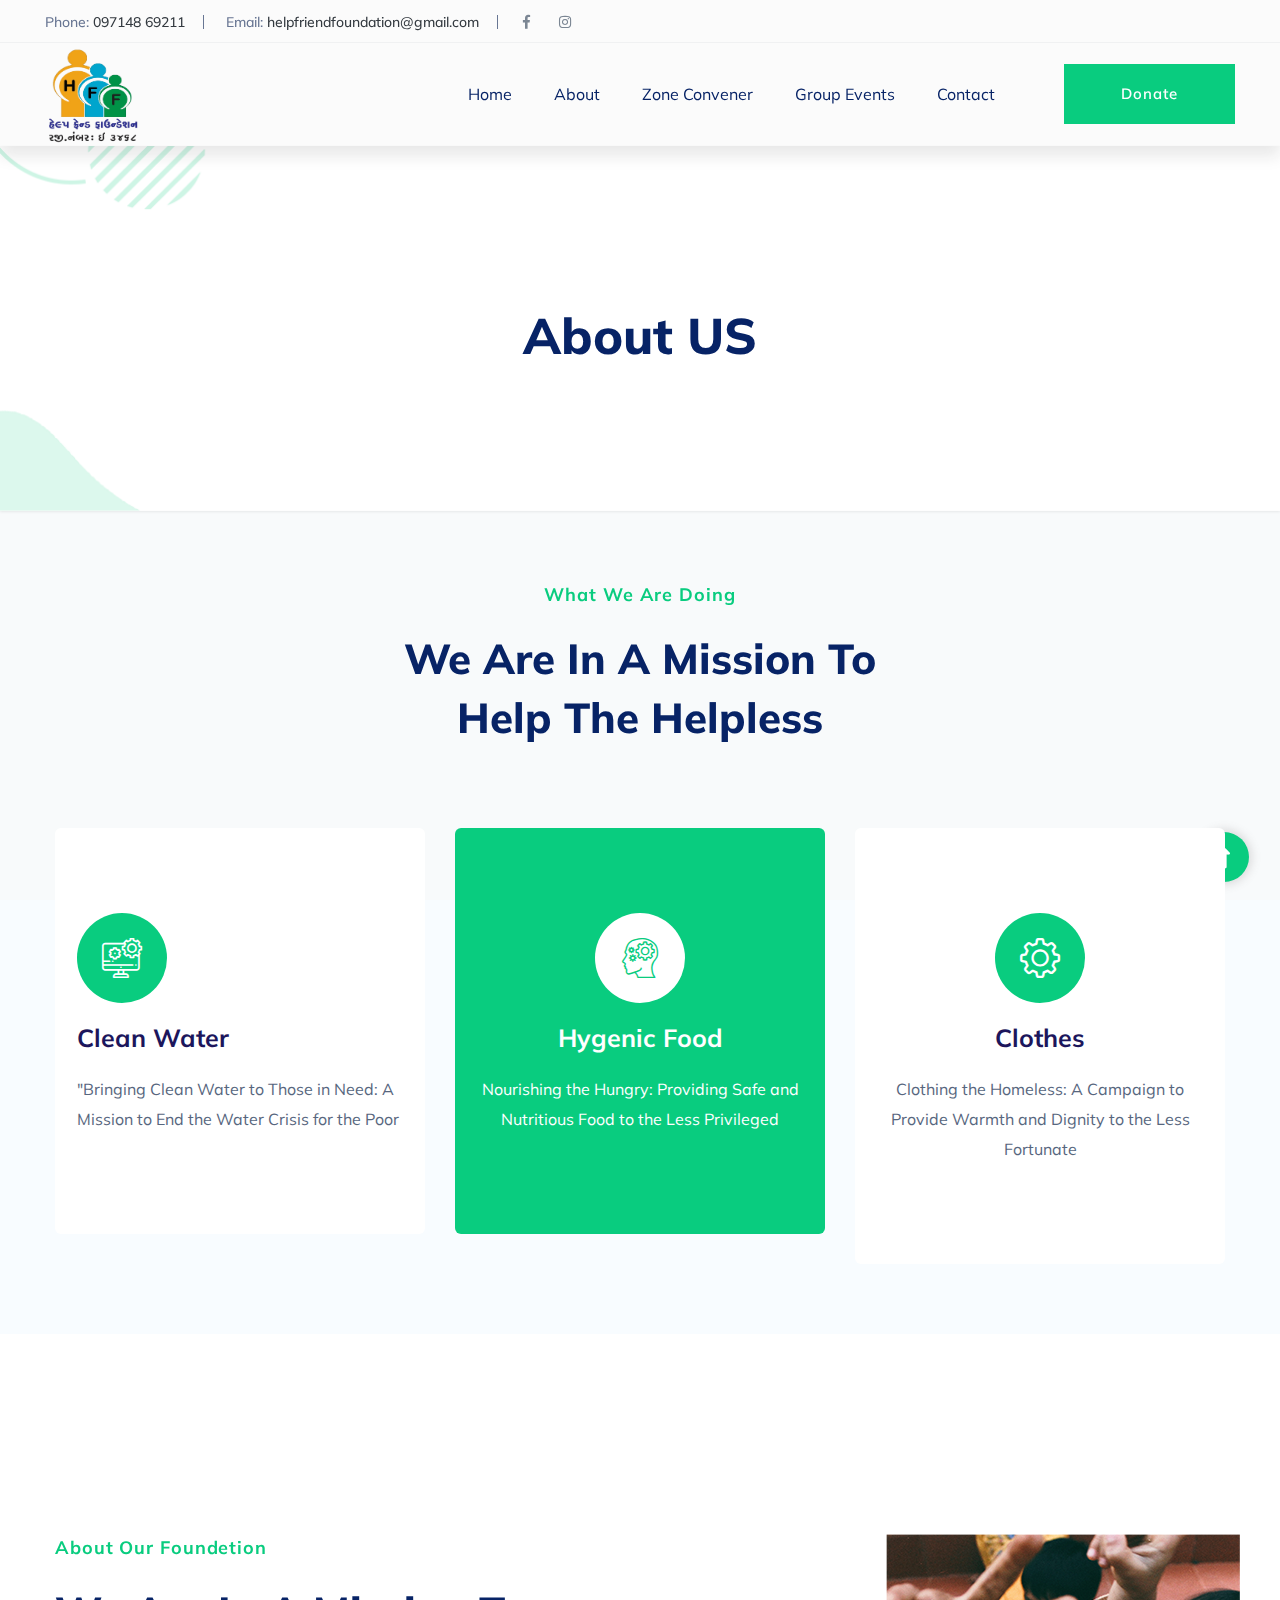
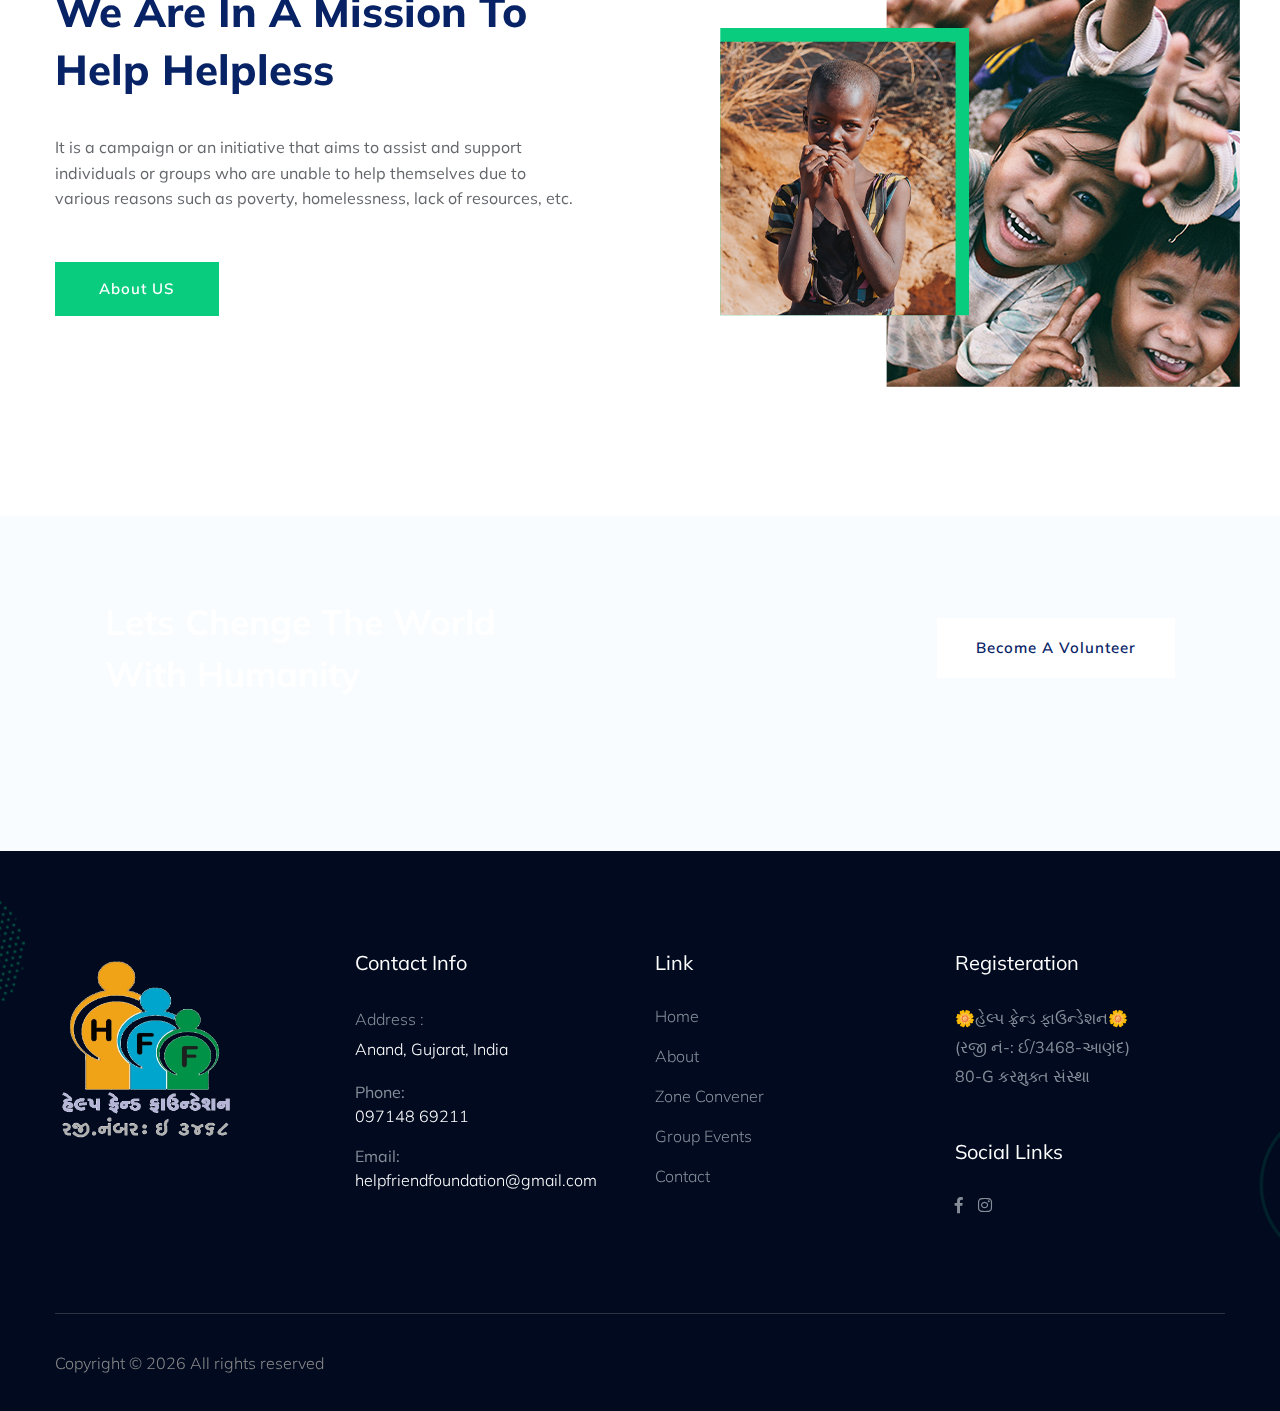
==== commit 68d64e51: "update hero slider and images added" ====
--- a/about.html
+++ b/about.html
@@ -246,7 +246,7 @@
                                 <div class="single-footer-caption mb-30">
                                     <div class="footer-tittle">
                                         <div class="footer-logo mb-20">
-                                            <a href="index.html"><img src="assets/img/logo/mainlogo.png" alt=""></a>
+                                            <a href="index.html"><img src="assets/img/footerlogo.png" alt=""></a>
                                         </div>
                                     </div>
                                 </div>
@@ -293,6 +293,14 @@
                                             (રજી નં-: ઈ/3468-આણંદ)<br>
                                             80-G કરમુક્ત સંસ્થા</p>
                                     </div>
+                                    <h4>Social Links</h4>
+                                    <ul class="d-flex align-items-center">
+                                        <li><a href="https://www.facebook.com/profile.php?id=100079966134541"><i
+                                                    class="fab fa-facebook-f"></i></a></li>
+                                        <li class="ml-4"><a
+                                                href="https://www.instagram.com/helpfriendfoundation/?igshid=Yzg5MTU1MDY%3D"><i
+                                                    class="fab fa-instagram"></i></a></li>
+                                    </ul>
                                 </div>
                             </div>
                         </div>
--- a/assets/css/style.css
+++ b/assets/css/style.css
@@ -532,7 +532,7 @@
 }
 
 .cal-btn > p {
-  color: #072366 !important;
+  color: #ffffff !important;
   font-weight: 700;
   font-size: 16px;
   display: inline-block;
@@ -2958,6 +2958,30 @@
 .slider-height {
   height: 700px;
 }
+.single-slider {
+  position: relative;
+  z-index: 0;
+}
+.single-slider:before {
+  position: absolute;
+  content: "";
+  width: 100%;
+  height: 100%;
+  left: 0;
+  top: 0;
+  background-color: #00000082;
+  z-index: 0;
+}
+.single-slider img {
+  z-index: -1;
+  position: absolute;
+  left: 0;
+  top: 0;
+  width: 100%;
+  height: 100%;
+  object-fit: cover;
+  object-position: center;
+}
 
 @media only screen and (min-width: 992px) and (max-width: 1199px) {
   .slider-height {
@@ -3007,17 +3031,17 @@
 }
 
 .slider-area {
-  background-image: url(../img/hero/h1_hero.png);
+  /* background-image: url(../img/hero/h1_hero.png);
   background-repeat: no-repeat;
   background-position: center center;
-  background-size: cover;
+  background-size: cover; */
 }
 
 .slider-area .hero__caption h1 {
   font-size: 70px;
   font-weight: 800;
   margin-bottom: 14px;
-  color: #002d5b;
+  color: #ffffff;
   line-height: 1.2;
   text-transform: capitalize;
   margin-bottom: 29px;
@@ -3069,7 +3093,7 @@
 }
 
 .slider-area .hero__caption p {
-  color: #464d65;
+  color: #4caf50;
   margin-bottom: 42px;
 }
 
@@ -7804,14 +7828,14 @@
   padding-bottom: 0;
 }
 
-.about-img-two {
+/* .about-img-two {
   background-image: url(../img/about/about-image.jpg);
   background-position: center center;
   background-repeat: no-repeat;
   background-size: cover;
   height: 100%;
   position: relative;
-}
+} */
 
 .about-item.about-item-two {
   max-width: 628px;
@@ -7995,3 +8019,33 @@
   transition: 0.5s;
   line-height: 1.4;
 }
+
+.contact-bg {
+  position: relative;
+  overflow: hidden;
+  z-index: 0;
+}
+.contact-bg h2 {
+  color: #fff !important;
+}
+.contact-bg img {
+  position: absolute;
+  width: 100%;
+  top: 0;
+  left: 0;
+  height: 100%;
+  object-fit: cover;
+  z-index: -1;
+}
+
+.contact-bg:before {
+  content: "";
+  position: absolute;
+  height: 100%;
+  width: 100%;
+  background-color: #000000;
+  left: 0;
+  top: 0;
+  opacity: 0.7;
+  z-index: 0;
+}
